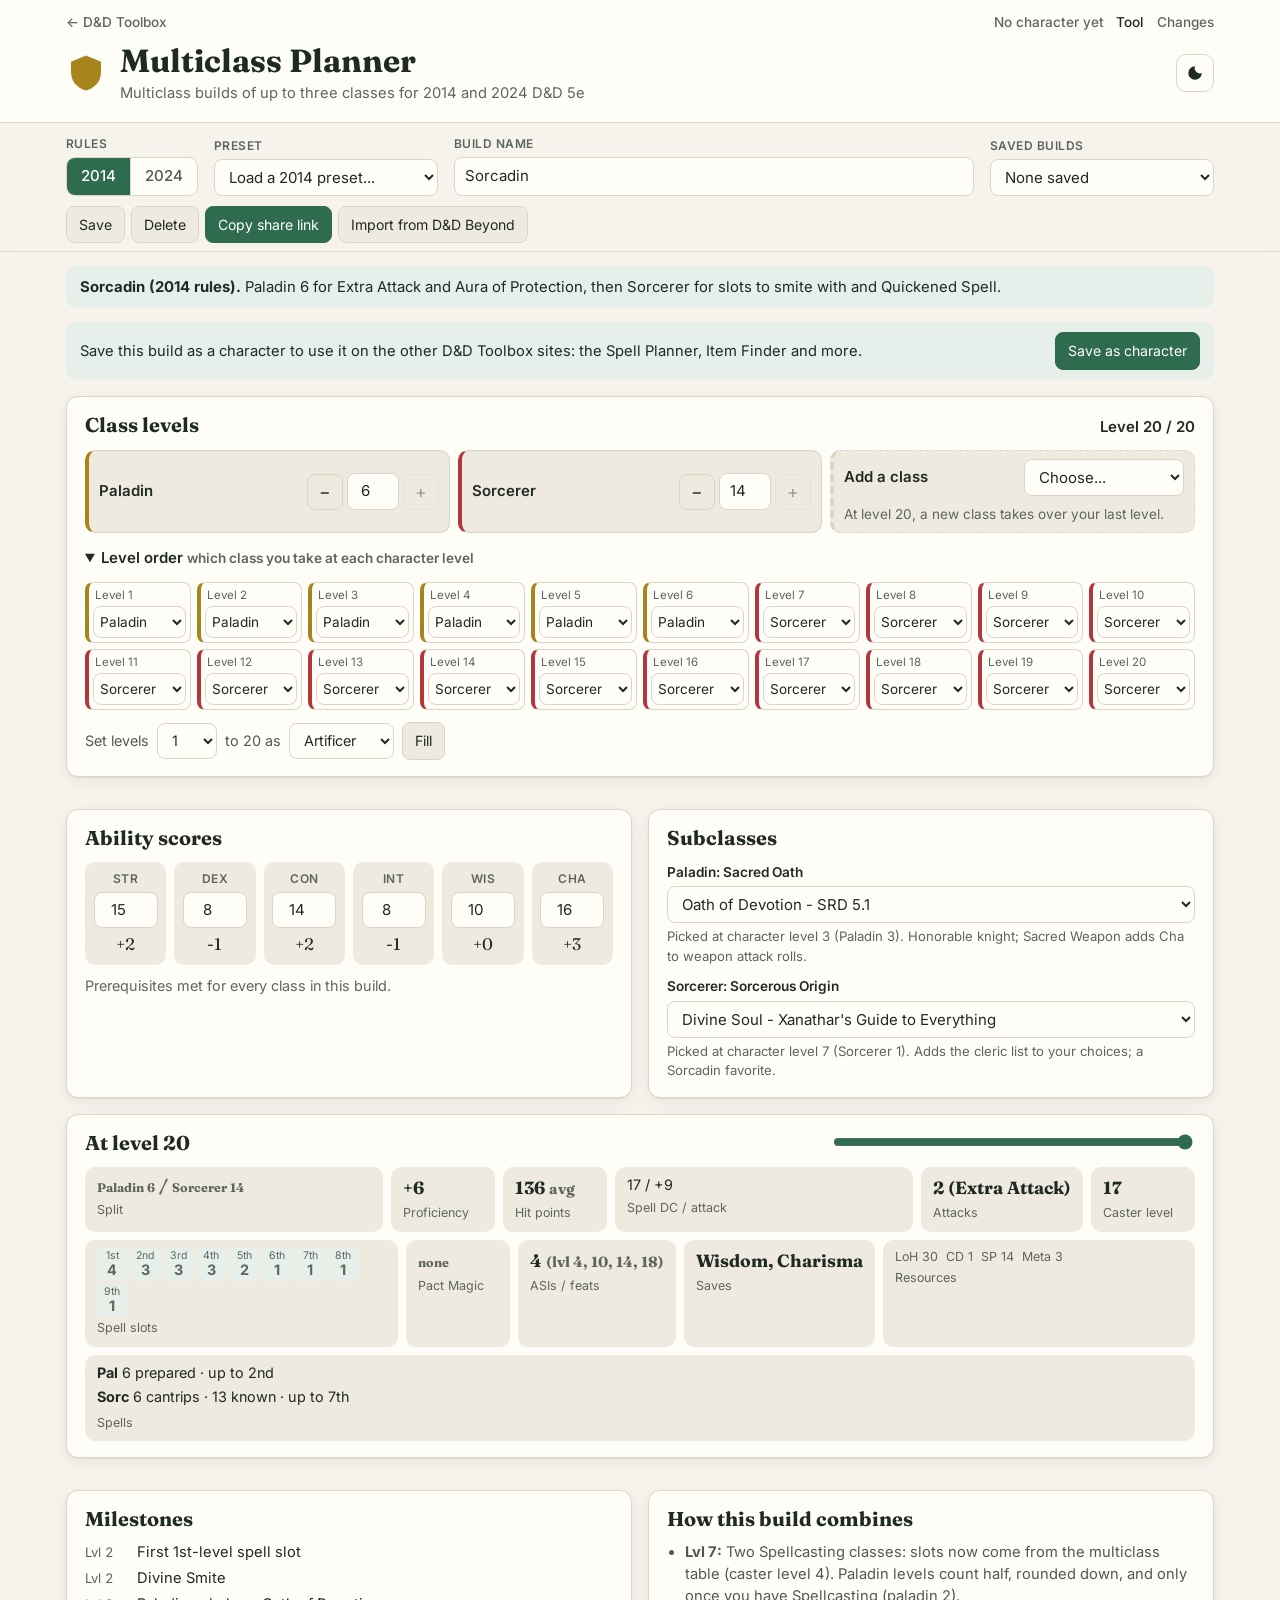
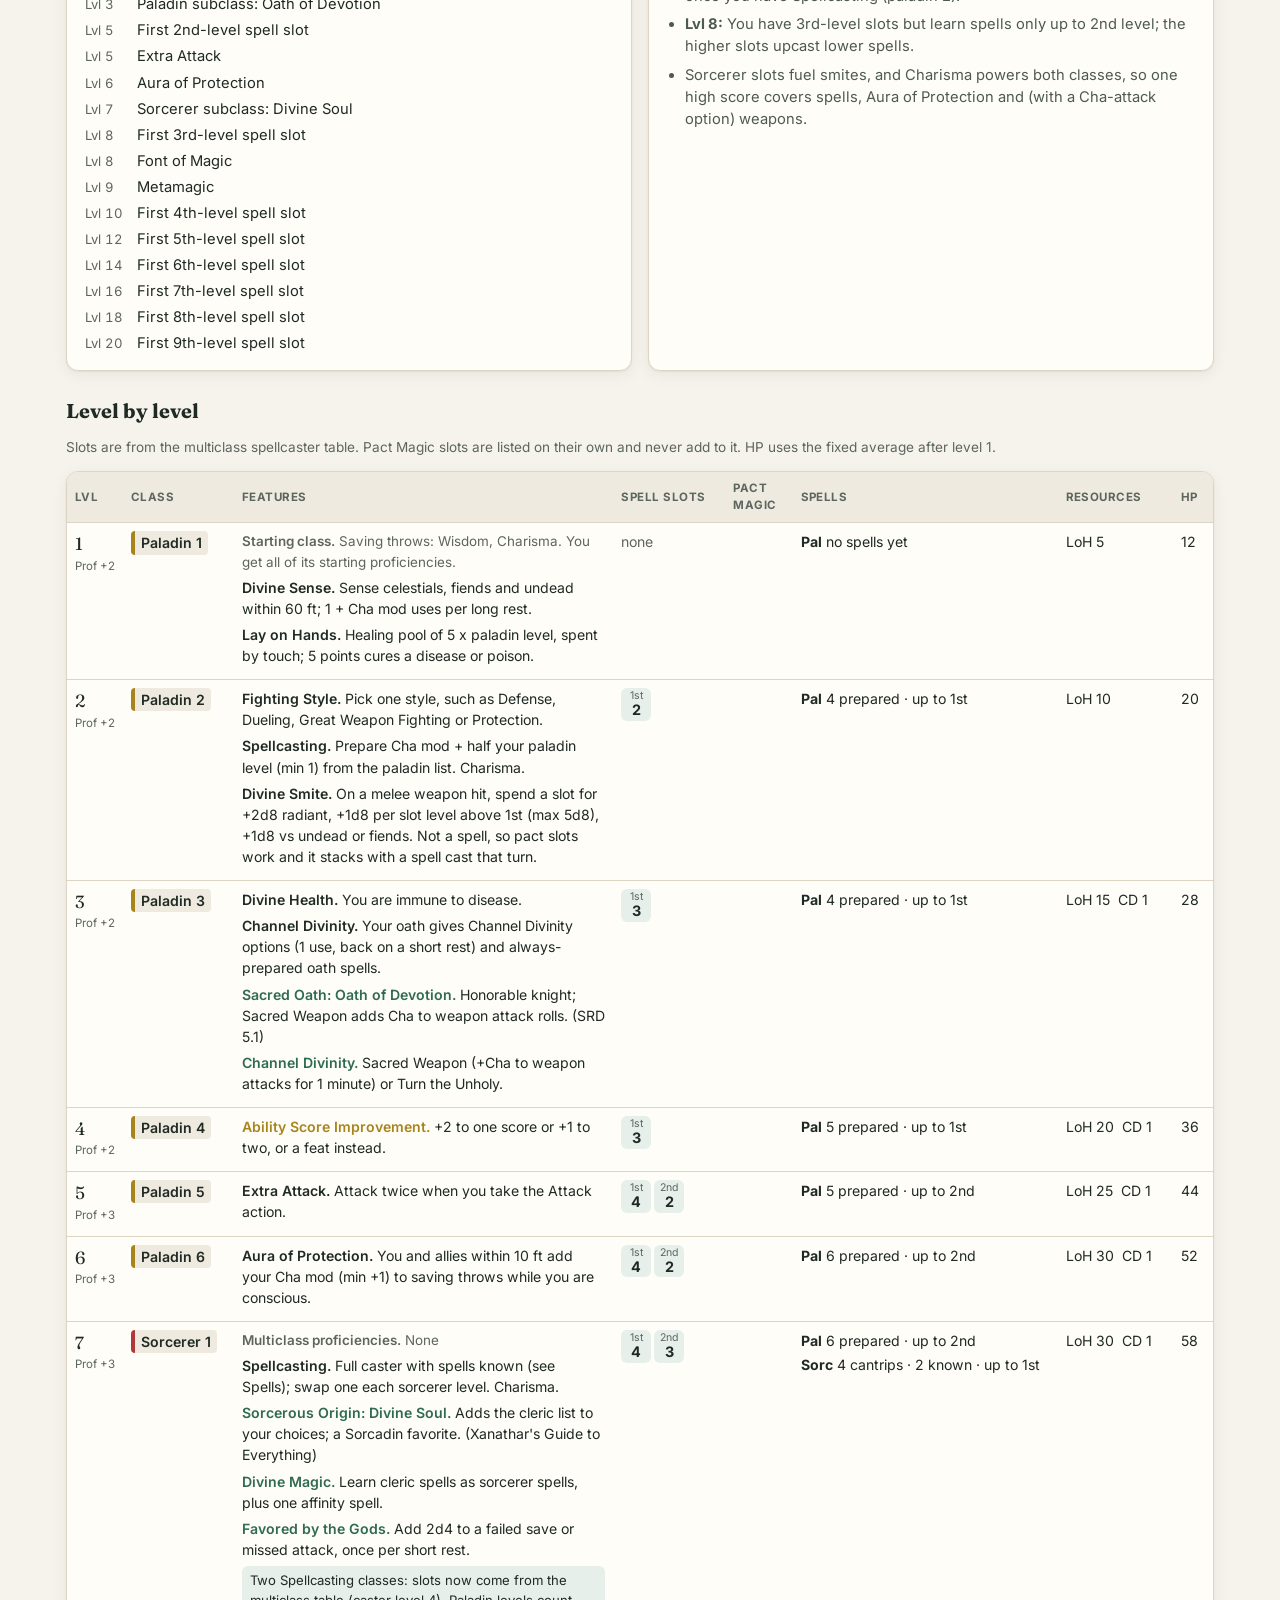
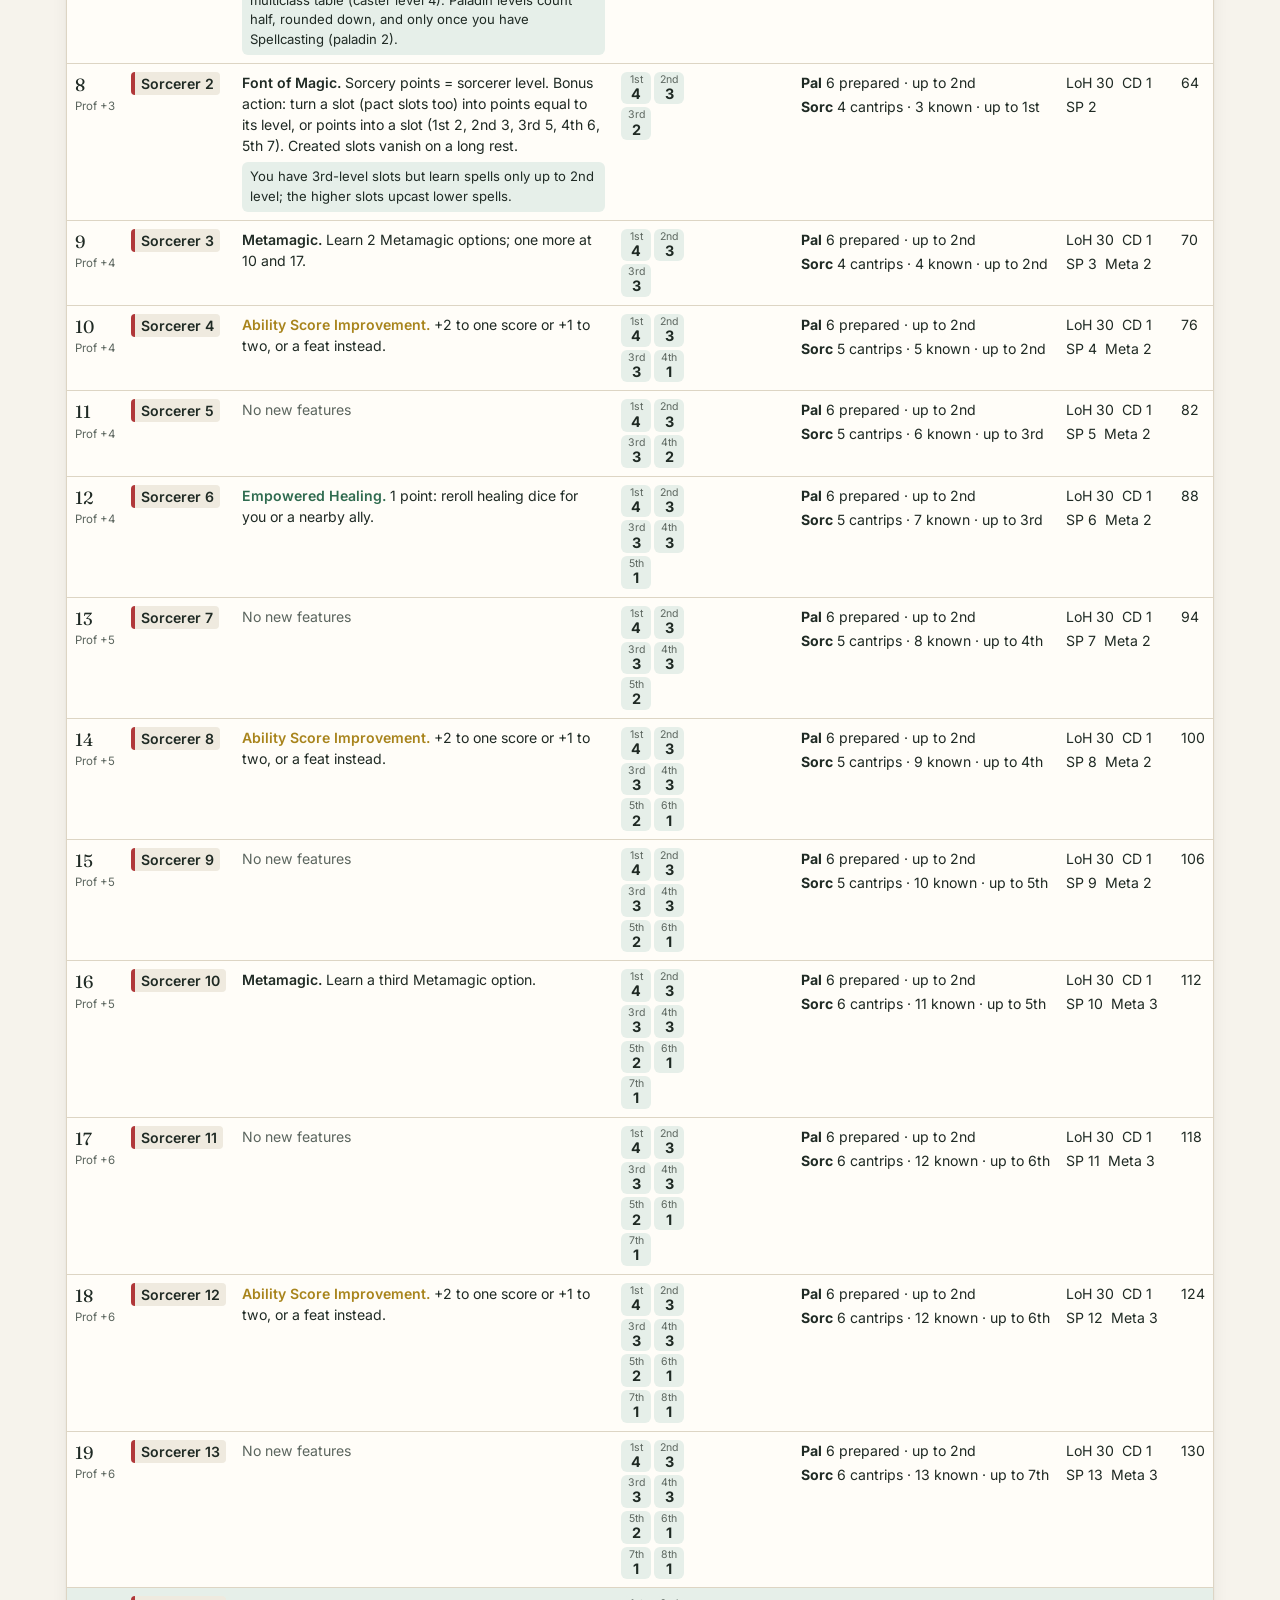
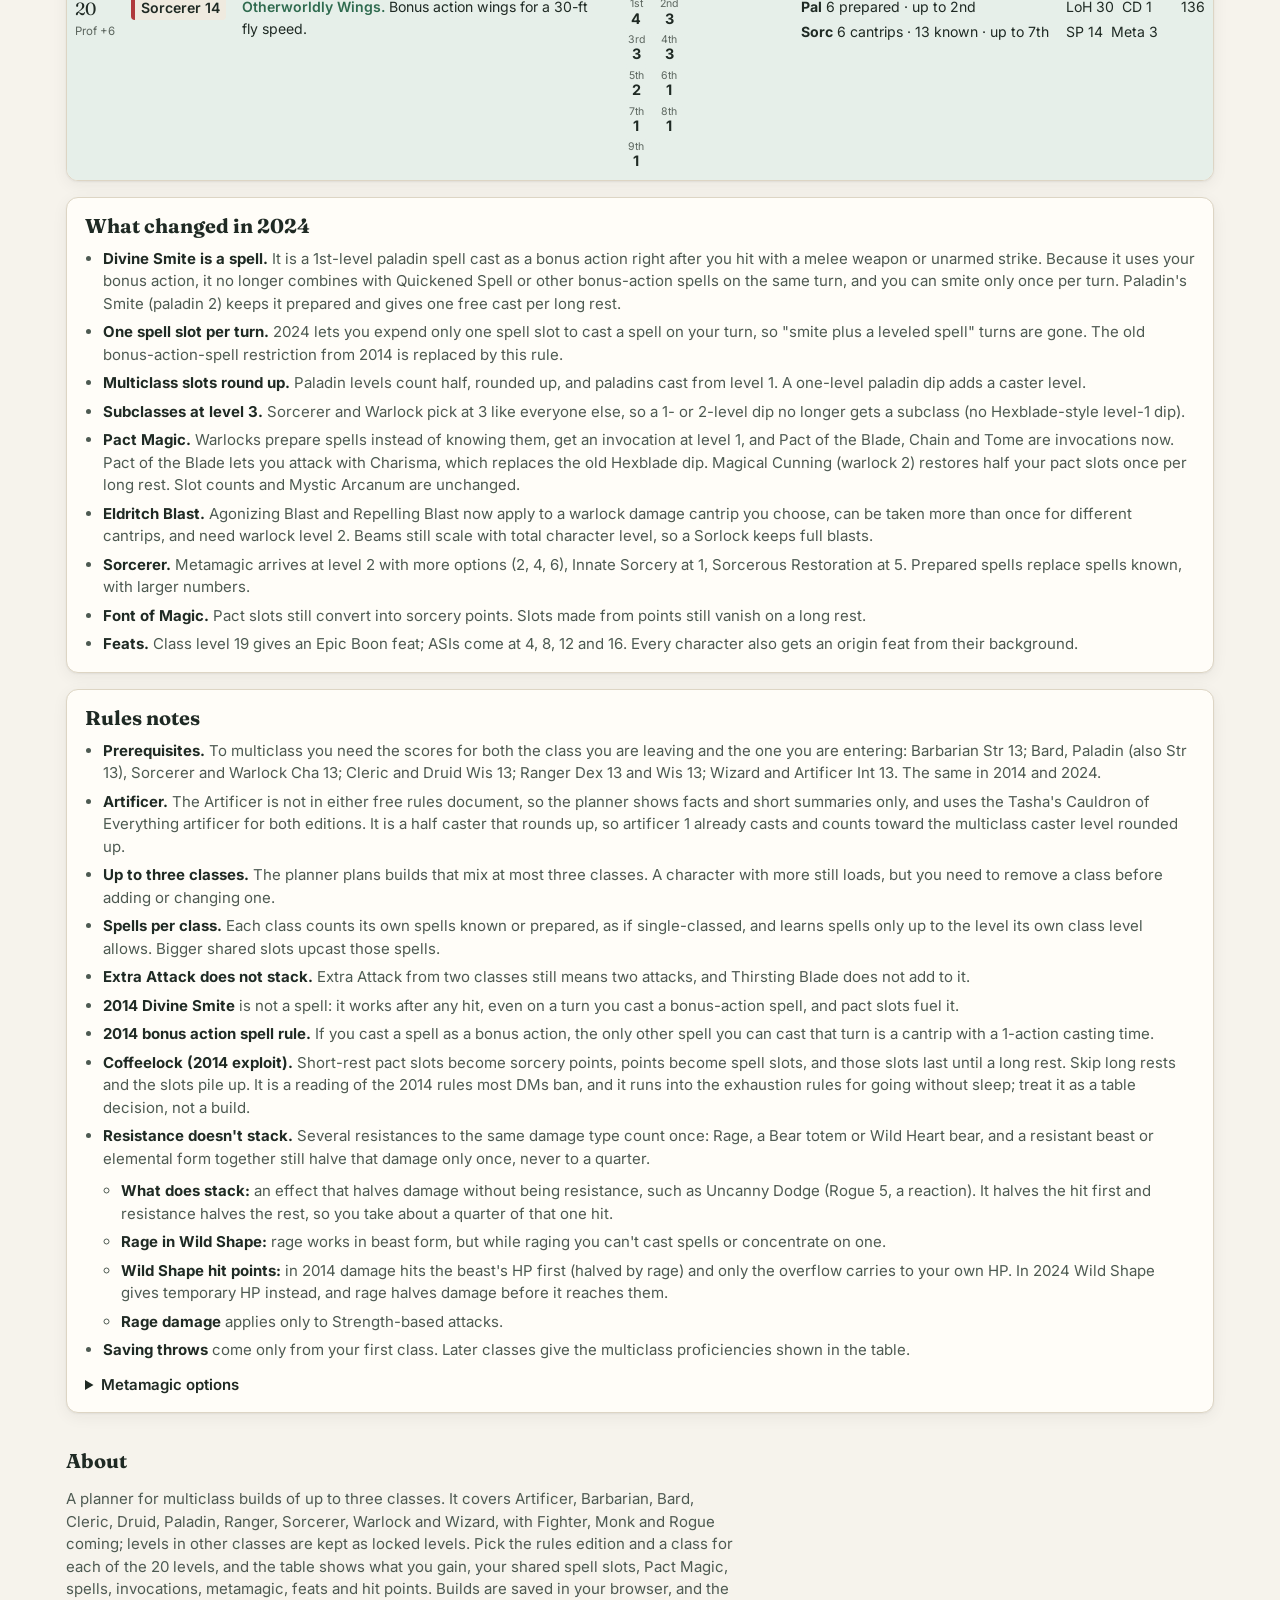
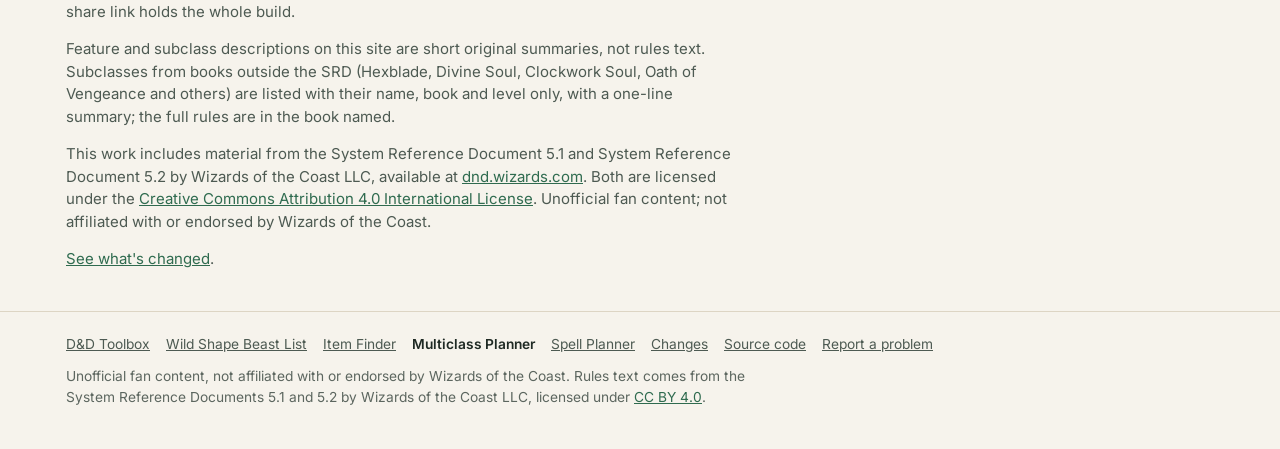
==== site/index.html @ 38f6b807 "Stage 2 of more classes: Bard, Cleric, Wizard, Ranger and Artificer (2014/2024), subclass Extra Atta" ====
<!doctype html>
<html lang="en">
<head>
<meta charset="utf-8">
<meta name="viewport" content="width=device-width, initial-scale=1">
<title>Multiclass Planner</title>
<meta name="description" content="Plan D&amp;D 5e multiclass builds of up to three classes (every class except Fighter, Monk and Rogue so far) for 2014 and 2024 rules: per-level features, multiclass spell slots, Pact Magic, spells, invocations, metamagic and presets like Sorcadin, Hexadin and Sorlock.">
<meta name="theme-color" content="#f6f3ec" media="(prefers-color-scheme: light)">
<meta name="theme-color" content="#12171a" media="(prefers-color-scheme: dark)">
<link rel="canonical" href="https://wernercd.github.io/dnd-multiclass-planner/">
<meta property="og:type" content="website">
<meta property="og:site_name" content="D&amp;D Toolbox">
<meta property="og:title" content="Multiclass Planner">
<meta property="og:description" content="Plan D&amp;D 5e multiclass builds of up to three classes (every class except Fighter, Monk and Rogue so far) for 2014 and 2024 rules: per-level features, multiclass spell slots, Pact Magic, spells, invocations, metamagic and presets like Sorcadin, Hexadin and Sorlock.">
<meta property="og:url" content="https://wernercd.github.io/dnd-multiclass-planner/">
<meta name="twitter:card" content="summary">
<link rel="icon" href="data:image/svg+xml,%3Csvg xmlns='http://www.w3.org/2000/svg' viewBox='0 0 32 32'%3E%3Cpath d='M16 2l12 5v8c0 8-5 13-12 15C9 28 4 23 4 15V7z' fill='%23c9a227'/%3E%3C/svg%3E">
<link rel="preconnect" href="https://fonts.googleapis.com">
<link rel="preconnect" href="https://fonts.gstatic.com" crossorigin>
<link href="https://fonts.googleapis.com/css2?family=Fraunces:opsz,wght@9..144,500;9..144,700&family=Inter:wght@400;500;600&display=swap" rel="stylesheet">
<script>try{var t=localStorage.getItem('dnd.theme');if(t==='dark'||t==='light')document.documentElement.dataset.theme=t;}catch(e){}</script>
<link rel="stylesheet" href="styles.css?v=dev">
</head>
<body>
<header class="site-header">
  <div class="wrap hub-bar">
    <a href="https://wernercd.github.io/dnd/">&larr; D&amp;D Toolbox</a>
    <span class="char-pick" id="charPick"></span>
    <nav class="hub-nav" aria-label="Site">
      <a href="./" aria-current="page">Tool</a>
      <a href="changes.html">Changes</a>
    </nav>
  </div>
  <div class="wrap header-inner">
    <div class="brand">
      <svg class="logo" viewBox="0 0 32 32" aria-hidden="true"><path d="M16 2l12 5v8c0 8-5 13-12 15C9 28 4 23 4 15V7z"/></svg>
      <div>
        <h1>Multiclass Planner</h1>
        <p class="tagline">Multiclass builds of up to three classes for 2014 and 2024 D&amp;D 5e</p>
      </div>
    </div>
    <button id="themeBtn" class="icon-btn" type="button" aria-label="Toggle dark mode" title="Toggle dark mode">
      <svg viewBox="0 0 24 24" aria-hidden="true"><path d="M12 3a9 9 0 1 0 9 9 7 7 0 0 1-9-9z"/></svg>
    </button>
  </div>
</header>

<section class="controls" aria-label="Build controls">
  <div class="wrap controls-grid">
    <div class="ctl">
      <span class="ctl-label">Rules</span>
      <div class="seg" role="radiogroup" aria-label="Rules edition">
        <button type="button" role="radio" data-ed="2014">2014</button>
        <button type="button" role="radio" data-ed="2024">2024</button>
      </div>
    </div>
    <div class="ctl">
      <label class="ctl-label" for="preset">Preset</label>
      <select id="preset"><option value="">Load a preset...</option></select>
    </div>
    <div class="ctl ctl-grow">
      <label class="ctl-label" for="bName">Build name</label>
      <input type="text" id="bName" maxlength="60" placeholder="My build">
    </div>
    <div class="ctl">
      <label class="ctl-label" for="saved">Saved builds</label>
      <select id="saved"><option value="">None saved</option></select>
    </div>
    <div class="ctl ctl-btns">
      <button type="button" class="btn" id="saveBtn">Save</button>
      <button type="button" class="btn" id="delBtn" title="Delete the selected saved build">Delete</button>
      <button type="button" class="btn btn-accent" id="shareBtn">Copy share link</button>
      <button type="button" class="btn" id="ddbBtn">Import from D&amp;D Beyond</button>
    </div>
  </div>
  <p class="wrap toast" id="toast" role="status" aria-live="polite"></p>
</section>

<main class="wrap">
  <p class="preset-blurb" id="presetBlurb" hidden></p>
  <div class="char-bar" id="charBar" aria-live="polite"></div>
  <div class="import-note" id="importNote" hidden>
    <button type="button" class="icon-btn close" id="importClose" aria-label="Dismiss import notes"><svg viewBox="0 0 24 24" aria-hidden="true"><path d="M6 6l12 12M18 6L6 18"/></svg></button>
    <div id="importBody"></div>
  </div>

  <section class="card" aria-labelledby="lvH">
    <div class="card-head">
      <h2 id="lvH">Class levels</h2>
      <p class="split" id="split"></p>
    </div>
    <div class="cls-steps" id="clsSteps"></div>
    <details class="order" id="orderBox" open>
      <summary>Level order <span class="muted small">which class you take at each character level</span></summary>
      <div class="levels" id="levels"></div>
      <div class="fill">
        <label for="fillFrom">Set levels</label>
        <select id="fillFrom" aria-label="From level"></select>
        <span id="fillTo">to 20 as</span>
        <select id="fillCls" aria-label="Class"></select>
        <button type="button" class="btn" id="fillBtn">Fill</button>
      </div>
    </details>
  </section>

  <div class="grid2">
    <section class="card" aria-labelledby="abH">
      <h2 id="abH">Ability scores</h2>
      <div class="abil" id="abil"></div>
      <div id="warn" class="warn-list"></div>
    </section>

    <section class="card" aria-labelledby="subH">
      <h2 id="subH">Subclasses</h2>
      <div id="subs" class="subs"></div>
    </section>
  </div>

  <section class="card" aria-labelledby="sumH">
    <div class="card-head">
      <h2 id="sumH">At level <output id="showOut">20</output></h2>
      <input type="range" id="show" min="1" max="20" value="20" aria-label="Show the build at character level">
    </div>
    <div class="stats" id="stats"></div>
  </section>

  <div class="grid2">
    <section class="card" aria-labelledby="msH">
      <h2 id="msH">Milestones</h2>
      <ol class="ms" id="milestones"></ol>
    </section>
    <section class="card" aria-labelledby="cbH">
      <h2 id="cbH">How this build combines</h2>
      <ul class="cb" id="combine"></ul>
    </section>
  </div>

  <section class="table-sec" aria-labelledby="tblH">
    <h2 id="tblH">Level by level</h2>
    <p class="muted small">Slots are from the multiclass spellcaster table. Pact Magic slots are listed on their own and never add to it. HP uses the fixed average after level 1.</p>
    <div class="tbl-wrap">
      <table class="lvl-table" id="table">
        <thead><tr><th>Lvl</th><th>Class</th><th>Features</th><th>Spell slots</th><th>Pact Magic</th><th>Spells</th><th>Resources</th><th>HP</th></tr></thead>
        <tbody id="tbody"></tbody>
      </table>
    </div>
  </section>

  <section class="card notes" id="notes2024" aria-labelledby="n24H">
    <h2 id="n24H">What changed in 2024</h2>
    <ul>
      <li><b>Divine Smite is a spell.</b> It is a 1st-level paladin spell cast as a bonus action right after you hit with a melee weapon or unarmed strike. Because it uses your bonus action, it no longer combines with Quickened Spell or other bonus-action spells on the same turn, and you can smite only once per turn. Paladin's Smite (paladin 2) keeps it prepared and gives one free cast per long rest.</li>
      <li><b>One spell slot per turn.</b> 2024 lets you expend only one spell slot to cast a spell on your turn, so "smite plus a leveled spell" turns are gone. The old bonus-action-spell restriction from 2014 is replaced by this rule.</li>
      <li><b>Multiclass slots round up.</b> Paladin levels count half, rounded up, and paladins cast from level 1. A one-level paladin dip adds a caster level.</li>
      <li><b>Subclasses at level 3.</b> Sorcerer and Warlock pick at 3 like everyone else, so a 1- or 2-level dip no longer gets a subclass (no Hexblade-style level-1 dip).</li>
      <li><b>Pact Magic.</b> Warlocks prepare spells instead of knowing them, get an invocation at level 1, and Pact of the Blade, Chain and Tome are invocations now. Pact of the Blade lets you attack with Charisma, which replaces the old Hexblade dip. Magical Cunning (warlock 2) restores half your pact slots once per long rest. Slot counts and Mystic Arcanum are unchanged.</li>
      <li><b>Eldritch Blast.</b> Agonizing Blast and Repelling Blast now apply to a warlock damage cantrip you choose, can be taken more than once for different cantrips, and need warlock level 2. Beams still scale with total character level, so a Sorlock keeps full blasts.</li>
      <li><b>Sorcerer.</b> Metamagic arrives at level 2 with more options (2, 4, 6), Innate Sorcery at 1, Sorcerous Restoration at 5. Prepared spells replace spells known, with larger numbers.</li>
      <li><b>Font of Magic.</b> Pact slots still convert into sorcery points. Slots made from points still vanish on a long rest.</li>
      <li><b>Feats.</b> Class level 19 gives an Epic Boon feat; ASIs come at 4, 8, 12 and 16. Every character also gets an origin feat from their background.</li>
    </ul>
  </section>

  <section class="card notes" aria-labelledby="n14H">
    <h2 id="n14H">Rules notes</h2>
    <ul>
      <li><b>Prerequisites.</b> To multiclass you need the scores for both the class you are leaving and the one you are entering: Barbarian Str 13; Bard, Paladin (also Str 13), Sorcerer and Warlock Cha 13; Cleric and Druid Wis 13; Ranger Dex 13 and Wis 13; Wizard and Artificer Int 13. The same in 2014 and 2024.</li>
      <li><b>Artificer.</b> The Artificer is not in either free rules document, so the planner shows facts and short summaries only, and uses the Tasha's Cauldron of Everything artificer for both editions. It is a half caster that rounds up, so artificer 1 already casts and counts toward the multiclass caster level rounded up.</li>
      <li><b>Up to three classes.</b> The planner plans builds that mix at most three classes. A character with more still loads, but you need to remove a class before adding or changing one.</li>
      <li><b>Spells per class.</b> Each class counts its own spells known or prepared, as if single-classed, and learns spells only up to the level its own class level allows. Bigger shared slots upcast those spells.</li>
      <li><b>Extra Attack does not stack.</b> Extra Attack from two classes still means two attacks, and Thirsting Blade does not add to it.</li>
      <li><b>2014 Divine Smite</b> is not a spell: it works after any hit, even on a turn you cast a bonus-action spell, and pact slots fuel it.</li>
      <li><b>2014 bonus action spell rule.</b> If you cast a spell as a bonus action, the only other spell you can cast that turn is a cantrip with a 1-action casting time.</li>
      <li><b>Coffeelock (2014 exploit).</b> Short-rest pact slots become sorcery points, points become spell slots, and those slots last until a long rest. Skip long rests and the slots pile up. It is a reading of the 2014 rules most DMs ban, and it runs into the exhaustion rules for going without sleep; treat it as a table decision, not a build.</li>
      <li id="resist"><b>Resistance doesn't stack.</b> Several resistances to the same damage type count once: Rage, a Bear totem or Wild Heart bear, and a resistant beast or elemental form together still halve that damage only once, never to a quarter.
        <ul>
          <li><b>What does stack:</b> an effect that halves damage without being resistance, such as Uncanny Dodge (Rogue 5, a reaction). It halves the hit first and resistance halves the rest, so you take about a quarter of that one hit.</li>
          <li><b>Rage in Wild Shape:</b> rage works in beast form, but while raging you can't cast spells or concentrate on one.</li>
          <li><b>Wild Shape hit points:</b> in 2014 damage hits the beast's HP first (halved by rage) and only the overflow carries to your own HP. In 2024 Wild Shape gives temporary HP instead, and rage halves damage before it reaches them.</li>
          <li><b>Rage damage</b> applies only to Strength-based attacks.</li>
        </ul>
      </li>
      <li><b>Saving throws</b> come only from your first class. Later classes give the multiclass proficiencies shown in the table.</li>
    </ul>
    <details class="ref">
      <summary>Metamagic options</summary>
      <ul id="metaList"></ul>
    </details>
  </section>

  <section class="about" id="about">
    <h2>About</h2>
    <p>A planner for multiclass builds of up to three classes. It covers Artificer, Barbarian, Bard, Cleric, Druid, Paladin, Ranger, Sorcerer, Warlock and Wizard, with Fighter, Monk and Rogue coming; levels in other classes are kept as locked levels. Pick the rules edition and a class for each of the 20 levels, and the table shows what you gain, your shared spell slots, Pact Magic, spells, invocations, metamagic, feats and hit points. Builds are saved in your browser, and the share link holds the whole build.</p>
    <p>Feature and subclass descriptions on this site are short original summaries, not rules text. Subclasses from books outside the SRD (Hexblade, Divine Soul, Clockwork Soul, Oath of Vengeance and others) are listed with their name, book and level only, with a one-line summary; the full rules are in the book named.</p>
    <p>This work includes material from the System Reference Document 5.1 and System Reference Document 5.2 by Wizards of the Coast LLC, available at <a href="https://dnd.wizards.com/resources/systems-reference-document" rel="noopener">dnd.wizards.com</a>. Both are licensed under the <a href="https://creativecommons.org/licenses/by/4.0/legalcode" rel="noopener">Creative Commons Attribution 4.0 International License</a>. Unofficial fan content; not affiliated with or endorsed by Wizards of the Coast.</p>
    <p><a href="changes.html">See what's changed</a>.</p>
  </section>

</main>

<dialog id="ddbDlg" aria-labelledby="ddbH">
  <form method="dialog" class="dlg">
    <h2 id="ddbH">Import from D&amp;D Beyond</h2>
    <p class="muted small">D&amp;D Beyond does not let other sites read characters directly, so this takes three quick steps. Everything is read in your browser; nothing is sent anywhere.</p>
    <ol class="steps">
      <li>
        <label for="ddbLink">Paste your character's link (or its number). It needs to be public, or you signed in to D&amp;D Beyond in this browser.</label>
        <input type="text" id="ddbLink" placeholder="https://www.dndbeyond.com/characters/12345678" autocomplete="off">
      </li>
      <li>Open <a id="ddbOpen" href="#" target="_blank" rel="noopener noreferrer" aria-disabled="true">the character data</a> in a new tab, select everything (Ctrl+A, or Cmd+A on a Mac) and copy it.</li>
      <li>
        <label for="ddbJson">Paste it here.</label>
        <textarea id="ddbJson" rows="5" spellcheck="false" placeholder='{"id":...,"success":true,"data":{...}}'></textarea>
      </li>
    </ol>
    <p class="notice" id="ddbErr" hidden></p>
    <div class="dlg-btns">
      <button type="button" class="btn btn-accent" id="ddbGo">Import</button>
      <button type="submit" class="btn" value="cancel">Cancel</button>
    </div>
    <p class="muted small">Imports class levels (classes the planner doesn't cover yet become locked levels), subclasses, ability scores and the character's name, replacing the current plan. Save the current plan first if you want to keep it.</p>
  </form>
</dialog>

<footer class="site-footer">
  <div class="wrap">
    <ul class="foot-links">
      <li><a href="https://wernercd.github.io/dnd/">D&amp;D Toolbox</a></li>
      <li><a href="https://wernercd.github.io/dnd-druid-wildshapes/">Wild Shape Beast List</a></li>
      <li><a href="https://wernercd.github.io/dnd-items/">Item Finder</a></li>
      <li><a href="https://wernercd.github.io/dnd-multiclass-planner/" aria-current="page">Multiclass Planner</a></li>
      <li><a href="https://wernercd.github.io/dnd-magic/">Spell Planner</a></li>
      <li><a href="changes.html">Changes</a></li>
      <li><a href="https://github.com/WernerCD/dnd-multiclass-planner" rel="noopener">Source code</a></li>
      <li><a href="https://github.com/WernerCD/dnd-multiclass-planner/issues" rel="noopener">Report a problem</a></li>
    </ul>
    <p>Unofficial fan content, not affiliated with or endorsed by Wizards of the Coast. Rules text comes from the System Reference Documents 5.1 and 5.2 by Wizards of the Coast LLC, licensed under <a href="https://creativecommons.org/licenses/by/4.0/legalcode" rel="noopener">CC BY 4.0</a>.</p>
  </div>
</footer>

<script src="data-classes.js?v=dev"></script>
<script src="data-casters.js?v=dev"></script>
<script src="data.js?v=dev"></script>
<script src="engine.js?v=dev"></script>
<script src="ddb.js?v=dev"></script>
<script src="character.js?v=dev"></script>
<script src="app.js?v=dev"></script>
<script src="theme.js?v=dev"></script>
<script src="version.js?v=dev"></script>
</body>
</html>
---- site/styles.css ----
:root {
  --src-s: 58%; --src-l: 40%; --src-bg: 94%;
  --bg: #f6f3ec;
  --surface: #fffdf8;
  --surface-2: #efeadf;
  --ink: #1f2a24;
  --ink-2: #4d5a52;
  --muted: #5c665f;
  --line: #ddd5c4;
  --accent: #2f6b4f;
  --accent-ink: #ffffff;
  --gold: #a8841c;
  --warn: #9a4b1c;
  --warn-bg: #f7e6d8;
  --chip: #e6efe9;
  --shadow: 0 1px 2px rgba(31, 42, 36, .06), 0 4px 16px rgba(31, 42, 36, .06);
  --radius: 12px;
  color-scheme: light;
}
@media (prefers-color-scheme: dark) {
  :root:not([data-theme="light"]) {
    --bg: #12171a;
    --surface: #1a2125;
    --surface-2: #222b30;
    --ink: #e8ece6;
    --ink-2: #b9c3bc;
    --muted: #8d9a93;
    --line: #2f3a3f;
    --accent: #6fbf95;
    --accent-ink: #0d1a13;
    --gold: #d9b84a;
    --warn: #f0a878;
    --warn-bg: #3a2a20;
    --chip: #233229;
    --shadow: 0 1px 2px rgba(0, 0, 0, .3), 0 4px 16px rgba(0, 0, 0, .25);
    color-scheme: dark;
  }
}
:root[data-theme="dark"] {
  --bg: #12171a;
  --surface: #1a2125;
  --surface-2: #222b30;
  --ink: #e8ece6;
  --ink-2: #b9c3bc;
  --muted: #8d9a93;
  --line: #2f3a3f;
  --accent: #6fbf95;
  --accent-ink: #0d1a13;
  --gold: #d9b84a;
  --warn: #f0a878;
  --warn-bg: #3a2a20;
  --chip: #233229;
  --shadow: 0 1px 2px rgba(0, 0, 0, .3), 0 4px 16px rgba(0, 0, 0, .25);
  color-scheme: dark;
}
/* planner-only tokens (class colours, soft panels) */
:root {
  --muted: #5c665f; /* darker than the shared light value, for 4.5:1 on the soft panels (dark mode keeps the shared value) */
  --soft-bg: #e6efe9;
  --pal: #a8841c; --pal-bg: #f5ecd2;
  --lock: #6a3fa0; --lock-bg: #ebe2f6;
  --sorc: #b0383a; --sorc-bg: #f6dfdf;
  --barb: #a4501f; --dru: #3d7a35;
  --bard: #9c2f7a; --clr: #76680a; --wiz: #2b55a8; --rgr: #2b6b5a; --art: #7a5230;
}
@media (prefers-color-scheme: dark) {
  :root:not([data-theme="light"]) {
    --soft-bg: #233229;
    --pal: #d9b84a; --pal-bg: #332b15;
    --lock: #b592e6; --lock-bg: #2b2140;
    --sorc: #ef8a8a; --sorc-bg: #3a1f22;
    --barb: #f0a06a; --dru: #8fcf7f;
    --bard: #f08bd0; --clr: #e3d36a; --wiz: #8fb2ff; --rgr: #7fd1b9; --art: #d9a875;
  }
}
:root[data-theme="dark"] {
  --soft-bg: #233229;
  --pal: #d9b84a; --pal-bg: #332b15;
  --lock: #b592e6; --lock-bg: #2b2140;
  --sorc: #ef8a8a; --sorc-bg: #3a1f22;
  --barb: #f0a06a; --dru: #8fcf7f;
  --bard: #f08bd0; --clr: #e3d36a; --wiz: #8fb2ff; --rgr: #7fd1b9; --art: #d9a875;
}

* { box-sizing: border-box; }
[hidden] { display: none !important; }
html { -webkit-text-size-adjust: 100%; }
body { margin: 0; background: var(--bg); color: var(--ink); font: 15px/1.5 Inter, system-ui, -apple-system, "Segoe UI", sans-serif; }
a { color: var(--accent); }
h1, h2, h3 { font-family: Fraunces, Georgia, serif; font-weight: 700; line-height: 1.2; margin: 0; }
h2 { font-size: 1.25rem; }
.wrap { max-width: 1180px; margin: 0 auto; padding: 0 16px; }
.muted { color: var(--muted); }
.small { font-size: .85rem; }

.icon-btn { background: none; border: 1px solid var(--line); color: var(--ink); width: 38px; height: 38px; border-radius: 10px; display: grid; place-items: center; cursor: pointer; flex: none; }
.icon-btn svg { width: 18px; height: 18px; fill: currentColor; }
.icon-btn:hover { background: var(--surface-2); }

/* controls */
.controls { position: sticky; top: 0; z-index: 5; background: color-mix(in srgb, var(--bg) 92%, transparent); backdrop-filter: blur(8px); border-bottom: 1px solid var(--line); padding: 12px 0 8px; }
.controls-grid { display: flex; flex-wrap: wrap; gap: 10px 16px; align-items: flex-end; }
.ctl { display: flex; flex-direction: column; gap: 4px; min-width: 0; }
.ctl-grow { flex: 1 1 160px; }
.ctl-btns { flex-direction: row; gap: 6px; flex-wrap: wrap; flex: 1 1 100%; } /* buttons always get their own row */
#preset, #saved { width: 14rem; max-width: 100%; text-overflow: ellipsis; } /* fixed: a long saved-build name must not reflow the bar */
.ctl-label { font-size: .75rem; font-weight: 600; letter-spacing: .04em; text-transform: uppercase; color: var(--muted); }
input[type=text], input[type=number], select {
  font: inherit; color: var(--ink); background: var(--surface); border: 1px solid var(--line); border-radius: 8px; padding: 7px 10px; min-height: 36px; max-width: 100%;
}
input:focus-visible, select:focus-visible, button:focus-visible, summary:focus-visible { outline: 2px solid var(--accent); outline-offset: 2px; }
.seg { display: inline-flex; border: 1px solid var(--line); border-radius: 9px; overflow: hidden; background: var(--surface); }
.seg button { font: inherit; font-weight: 500; border: 0; background: none; color: var(--ink-2); padding: 7px 14px; cursor: pointer; min-height: 36px; }
.seg button + button { border-left: 1px solid var(--line); }
.seg button[aria-checked="true"] { background: var(--accent); color: var(--accent-ink); }
.btn { font: inherit; font-size: .88rem; border: 1px solid var(--line); background: var(--surface-2); color: var(--ink); border-radius: 8px; padding: 7px 12px; min-height: 36px; cursor: pointer; }
.btn:hover { border-color: var(--accent); }
.btn-accent { background: var(--accent); color: var(--accent-ink); border-color: var(--accent); }
.toast { margin: 6px auto 0; min-height: 1.2em; font-size: .85rem; color: var(--accent); }
.toast:empty { display: none; }

/* cards */
main { padding-bottom: 40px; }
.card { margin: 16px 0; background: var(--surface); border: 1px solid var(--line); border-radius: var(--radius); box-shadow: var(--shadow); padding: 16px 18px; min-width: 0; }
.card-head { display: flex; flex-wrap: wrap; align-items: baseline; justify-content: space-between; gap: 6px 16px; }
.grid2 { display: grid; grid-template-columns: repeat(auto-fit, minmax(320px, 1fr)); gap: 0 16px; }
.grid2 > .card { margin: 16px 0 0; }
.preset-blurb { margin: 14px 0 0; padding: 10px 14px; border-radius: 10px; background: var(--soft-bg); color: var(--ink); font-size: .93rem; }
.preset-blurb.exploit { background: var(--warn-bg); }

/* import */
.char-bar { display: flex; flex-wrap: wrap; align-items: center; gap: 8px 12px; margin: 14px 0 0; padding: 10px 14px; border-radius: 10px; background: var(--soft-bg); font-size: .92rem; }
.char-bar:empty { display: none; }
.char-bar .char-txt { flex: 1 1 18rem; }
.char-bar .char-acts { display: flex; flex-wrap: wrap; gap: 6px; }
.char-bar a.btn { display: inline-flex; align-items: center; text-decoration: none; }
.import-note { position: relative; margin: 14px 0 0; padding: 10px 44px 10px 14px; border-radius: 10px; background: var(--soft-bg); font-size: .92rem; }
.import-note p { margin: 0; }
.import-note ul { margin: 6px 0 0; padding-left: 18px; color: var(--ink-2); }
.import-note .close { position: absolute; top: 6px; right: 6px; width: 32px; height: 32px; }
.import-note .close svg, #ddbDlg .close svg { fill: none; stroke: currentColor; stroke-width: 2; stroke-linecap: round; }
dialog { border: 0; padding: 0; border-radius: 16px; background: var(--surface); color: var(--ink); width: min(620px, calc(100vw - 24px)); max-height: calc(100vh - 32px); box-shadow: 0 20px 60px rgba(0,0,0,.35); }
dialog::backdrop { background: rgba(10, 14, 12, .55); }
.dlg { padding: 18px 20px; margin: 0; }
.steps { padding-left: 20px; display: grid; gap: 12px; margin: 12px 0; }
.steps label { display: block; margin-bottom: 4px; }
.steps input, .steps textarea { width: 100%; font: inherit; color: var(--ink); background: var(--bg); border: 1px solid var(--line); border-radius: 8px; padding: 7px 10px; }
.steps textarea { font: .8rem/1.4 ui-monospace, Consolas, monospace; resize: vertical; }
#ddbOpen[aria-disabled="true"] { color: var(--muted); pointer-events: none; text-decoration: none; }
.dlg-btns { display: flex; gap: 8px; flex-wrap: wrap; }

/* abilities */
.abil { display: grid; grid-template-columns: repeat(6, minmax(0, 1fr)); gap: 8px; margin-top: 12px; }
.ab { display: flex; flex-direction: column; align-items: center; gap: 4px; background: var(--surface-2); border-radius: 10px; padding: 8px 4px; }
.ab label { font-size: .75rem; font-weight: 600; text-transform: uppercase; letter-spacing: .04em; color: var(--muted); }
.ab input { width: 100%; max-width: 64px; text-align: center; padding: 6px 2px; }
.ab .m { font-family: Fraunces, Georgia, serif; font-size: 1.05rem; }
.ab.bad { background: var(--warn-bg); }
.ab.bad .m { color: var(--warn); }
.warn-list { margin-top: 10px; display: grid; gap: 6px; }
.notice { background: var(--warn-bg); color: var(--ink); border-radius: 8px; padding: 8px 12px; font-size: .9rem; }
.notice.soft { background: var(--soft-bg); }
.ok { color: var(--muted); font-size: .9rem; margin: 0; }

/* subclasses */
.subs { display: grid; gap: 10px; margin-top: 12px; }
.sub-row { display: grid; gap: 4px; }
.sub-row label { font-size: .85rem; font-weight: 600; }
.sub-row select { width: 100%; }
.sub-row .hint { font-size: .82rem; color: var(--muted); }

/* class level steppers */
.cls-steps { display: grid; grid-template-columns: repeat(auto-fit, minmax(170px, 1fr)); gap: 8px; margin-top: 12px; }
.step { display: flex; align-items: center; justify-content: space-between; gap: 8px; padding: 8px 10px; border: 1px solid var(--line); border-left-width: 4px; border-radius: 10px; background: var(--surface-2); }
.step.c-barbarian { border-left-color: var(--barb); } .step.c-druid { border-left-color: var(--dru); }
.step.c-paladin { border-left-color: var(--pal); } .step.c-warlock { border-left-color: var(--lock); } .step.c-sorcerer { border-left-color: var(--sorc); }
.step.zero label { color: var(--muted); }
.step label { font-weight: 600; }
.step-ctl { display: flex; align-items: center; gap: 4px; }
.step-ctl .btn { width: 36px; padding: 0; font-size: 1.1rem; line-height: 1; }
.step-ctl .btn:disabled { opacity: .4; cursor: default; }
.step-ctl input { width: 52px; text-align: center; padding: 6px 2px; }
.order { margin-top: 14px; }
.order > summary { cursor: pointer; font-weight: 600; }

/* levels */
.split { margin: 0; font-weight: 600; }
.levels { display: grid; grid-template-columns: repeat(10, minmax(0, 1fr)); gap: 6px; margin-top: 12px; }
.lv { display: flex; flex-direction: column; gap: 2px; border-radius: 8px; padding: 4px; border: 1px solid var(--line); border-left-width: 4px; background: var(--surface); }
.lv span { font-size: .72rem; color: var(--muted); padding-left: 2px; }
.lv select { padding: 4px 2px; min-height: 32px; font-size: .85rem; width: 100%; }
.lv.c-paladin, .tag.c-paladin { border-left-color: var(--pal); }
.lv.c-warlock, .tag.c-warlock { border-left-color: var(--lock); }
.lv.c-sorcerer, .tag.c-sorcerer { border-left-color: var(--sorc); }
.lv.c-barbarian, .tag.c-barbarian { border-left-color: var(--barb); }
.lv.c-druid, .tag.c-druid { border-left-color: var(--dru); }
.step.c-bard, .lv.c-bard, .tag.c-bard { border-left-color: var(--bard); } .split .c-bard { color: var(--bard); }
.step.c-cleric, .lv.c-cleric, .tag.c-cleric { border-left-color: var(--clr); } .split .c-cleric { color: var(--clr); }
.step.c-wizard, .lv.c-wizard, .tag.c-wizard { border-left-color: var(--wiz); } .split .c-wizard { color: var(--wiz); }
.step.c-ranger, .lv.c-ranger, .tag.c-ranger { border-left-color: var(--rgr); } .split .c-ranger { color: var(--rgr); }
.step.c-artificer, .lv.c-artificer, .tag.c-artificer { border-left-color: var(--art); } .split .c-artificer { color: var(--art); }
.step.add-cls { flex-wrap: wrap; border-style: dashed; }
.step.add-cls select { min-width: 10rem; }
.step.add-cls .hint { flex-basis: 100%; margin: 0; }
.dc-part { display: inline-block; margin-right: 10px; white-space: nowrap; }
.lv.future { opacity: .6; }
.lv.locked { border-left-color: var(--muted); border-style: dashed; border-left-style: solid; background: var(--surface-2); }
.lv.locked b { font-size: .85rem; font-weight: 600; padding: 6px 2px; min-height: 32px; }
.step.locked { border-left-color: var(--muted); border-style: dashed; border-left-style: solid; }
.step .step-name { font-weight: 600; }
.step .lock-n { font-weight: 600; padding: 0 8px; }
.step .lock-n small { font-weight: 400; color: var(--muted); }
.step-ctl .btn[data-rmother] { width: auto; padding: 0 10px; font-size: .85rem; }
.tag.c-other { border-left-color: var(--muted); }
.split .c-other { color: var(--ink-2); }
.feat.locked { color: var(--ink-2); }
.fill { display: flex; flex-wrap: wrap; align-items: center; gap: 8px; margin-top: 12px; font-size: .9rem; color: var(--ink-2); }
.split .c-barbarian { color: var(--barb); } .split .c-druid { color: var(--dru); }
.split .c-paladin { color: var(--pal); } .split .c-warlock { color: var(--lock); } .split .c-sorcerer { color: var(--sorc); }

/* summary */
#show { flex: 1 1 200px; max-width: 360px; accent-color: var(--accent); }
.stats { display: flex; flex-wrap: wrap; gap: 8px; margin-top: 12px; }
.stat { background: var(--surface-2); border-radius: 10px; padding: 8px 12px; min-width: 104px; }
.stat .v { font-size: 1.1rem; font-family: Fraunces, Georgia, serif; font-weight: 700; }
.stat.wide .v { font: 400 .9rem/1.45 Inter, system-ui, sans-serif; }
.stat.wide .v .split-v { font: 700 1.1rem Fraunces, Georgia, serif; }
.stat span { font-size: .78rem; color: var(--muted); }
.stat.wide { flex: 1 1 260px; }

/* slots */
.slots { display: flex; flex-wrap: wrap; gap: 3px; }
.sl { display: inline-flex; flex-direction: column; align-items: center; min-width: 30px; padding: 2px 4px; border-radius: 6px; background: var(--soft-bg); line-height: 1.15; }
.sl i { font-style: normal; font-size: .66rem; color: var(--muted); }
.sl b { font-size: .9rem; }
.sl.pact { background: var(--lock-bg); }
.none { color: var(--muted); }

/* milestones and notes */
.ms { list-style: none; padding: 0; margin: 10px 0 0; display: grid; gap: 4px; }
.ms li { display: flex; gap: 10px; font-size: .92rem; }
.ms .lvn { flex: none; min-width: 42px; font-variant-numeric: tabular-nums; color: var(--muted); font-size: .82rem; padding-top: 2px; }
.ms li.future { opacity: .5; }
.cb { margin: 10px 0 0; padding-left: 18px; display: grid; gap: 6px; color: var(--ink-2); font-size: .92rem; }
.notes ul { margin: 10px 0 0; padding-left: 18px; color: var(--ink-2); display: grid; gap: 6px; }
.notes b { color: var(--ink); }
.ref { margin-top: 12px; }
.ref summary { cursor: pointer; font-weight: 600; }

/* table */
.table-sec { margin: 28px 0 8px; }
.table-sec h2 { margin-bottom: 4px; }
.tbl-wrap { background: var(--surface); border: 1px solid var(--line); border-radius: var(--radius); box-shadow: var(--shadow); overflow: hidden; }
.lvl-table { width: 100%; border-collapse: collapse; font-size: .88rem; }
.lvl-table th { text-align: left; font-size: .72rem; text-transform: uppercase; letter-spacing: .04em; color: var(--muted); background: var(--surface-2); padding: 8px; position: sticky; top: 0; }
.lvl-table td { vertical-align: top; padding: 8px; border-top: 1px solid var(--line); }
.lvl-table tr.future td { opacity: .55; }
.lvl-table tr.cur td { background: var(--soft-bg); }
.lvl-table td.lvn { font-family: Fraunces, Georgia, serif; font-size: 1.1rem; white-space: nowrap; }
.lvl-table td.lvn small { display: block; font-family: Inter, system-ui, sans-serif; font-size: .72rem; color: var(--muted); }
.tag { display: inline-block; border-left: 4px solid var(--line); padding: 1px 6px; border-radius: 4px; background: var(--surface-2); font-weight: 600; white-space: nowrap; }
.feat { margin: 0 0 5px; }
.feat b { font-weight: 600; }
.feat.sub b { color: var(--accent); }
.feat.pick b, .feat.pick-missing b { color: var(--accent); }
.feat.pick-missing { background: var(--warn-bg); padding: 2px 6px; border-radius: 6px; }
.feat.asi b { color: var(--gold); }
.feat.info { color: var(--muted); font-size: .84rem; }
.feat .src { color: var(--muted); font-size: .78rem; }
.rnote { margin: 6px 0 0; padding: 5px 8px; border-radius: 6px; background: var(--soft-bg); font-size: .82rem; }
.sp { margin: 0 0 3px; white-space: nowrap; }
.res { display: flex; flex-wrap: wrap; gap: 3px 8px; }
.res span { white-space: nowrap; }
.mob { display: none; }

/* about */
.about { margin: 36px 0; }
.about p { max-width: 75ch; color: var(--ink-2); }

/* phones: level grid narrower, table rows become cards */
@media (max-width: 860px) {
  .levels { grid-template-columns: repeat(5, minmax(0, 1fr)); }
  .lvl-table thead { display: none; }
  .lvl-table, .lvl-table tbody, .lvl-table tr, .lvl-table td { display: block; width: 100%; }
  .tbl-wrap { background: none; border: 0; box-shadow: none; }
  .lvl-table tr { background: var(--surface); border: 1px solid var(--line); border-radius: var(--radius); margin-bottom: 10px; box-shadow: var(--shadow); overflow: hidden; }
  .lvl-table td { border-top: 0; padding: 4px 12px; }
  .lvl-table td:empty { display: none; }
  .lvl-table td.lvn { display: flex; align-items: baseline; gap: 10px; padding-top: 10px; }
  .lvl-table td.lvn small { display: inline; }
  .lvl-table td.c-cls { padding-top: 0; }
  .lvl-table td:last-child { padding-bottom: 10px; }
  .mob { display: block; font-size: .7rem; text-transform: uppercase; letter-spacing: .04em; color: var(--muted); margin-bottom: 2px; }
  .sp { white-space: normal; }
}
@media (max-width: 520px) {
  .abil { grid-template-columns: repeat(3, minmax(0, 1fr)); }
  .levels { grid-template-columns: repeat(4, minmax(0, 1fr)); }
  .grid2 { grid-template-columns: minmax(0, 1fr); }
  .controls { position: static; }
  .ctl { flex: 1 1 140px; }
  .ctl select, .ctl input, #preset, #saved { width: 100%; }
  .ctl-btns { flex: 1 1 100%; }
  .card { padding: 14px; }
}

/* print: a clean build sheet (summary, milestones, notes and the level table; no controls) */
@media print {
  /* planner class colours on paper; same selector as the shared print block so a dark system preference can't win */
  :root, :root:not([data-theme="light"]), :root[data-theme="dark"] {
    --soft-bg: #f1f1f1; --pal-bg: #f5ecd2; --lock-bg: #ebe2f6; --sorc-bg: #f6dfdf; --pal: #8a6a10; --lock: #5a3290; --sorc: #a02c2e; --barb: #8a3f14; --dru: #2f6a28; --bard: #8a2268; --clr: #5f5408; --wiz: #22468c; --rgr: #215747; --art: #634225;
  }
  select, input[type=number], input[type=text] { appearance: none; -webkit-appearance: none; border: 0 !important; background: none !important; padding: 0 !important; min-height: 0; color: var(--ink); }
  .controls, .preset-blurb, .char-bar, .import-note, .order, .fill, #show, .cls-steps .step-ctl .btn, #notes2024, .notes, .about, .site-footer .foot-links { display: none !important; }
  .grid2 { display: block; }
  .card, .tbl-wrap { box-shadow: none; }
  .cls-steps { grid-template-columns: repeat(3, 1fr); }
  .step-ctl input { border: 0; background: none; }
  .warn-list .notice { border: 1px solid #bbb; }
  /* always the compact table on paper (a page is narrower than the 860px card breakpoint) */
  .lvl-table { display: table !important; width: 100% !important; font-size: 8.5pt; }
  .lvl-table thead { display: table-header-group !important; }
  .lvl-table tbody { display: table-row-group !important; }
  .lvl-table tr { display: table-row !important; margin: 0; border: 0; border-radius: 0; box-shadow: none; }
  .lvl-table td, .lvl-table th { display: table-cell !important; width: auto !important; padding: 4px 5px !important; border-top: 1px solid #bbb; }
  .lvl-table td.lvn { display: table-cell !important; }
  .lvl-table td.lvn small { display: block; }
  .lvl-table .mob { display: none !important; }
  .tbl-wrap { border: 1px solid #bbb; box-shadow: none; background: #fff; }
  .sp { white-space: normal; }
  .feat.info, .rnote { font-size: 8pt; }
  .rnote { padding: 2px 4px; }
  .abil { grid-template-columns: repeat(6, minmax(0, 1fr)); }
  .lvl-table tr { break-inside: avoid; }
  .lvl-table th { position: static; }
  .lvl-table tr.future td { opacity: 1; }
  .lvl-table tr.cur td { background: none; }
}

/* === dnd-shared v1.7 (canonical copy: WernerCD/dnd shared/dnd-shared.css) === */
/* Paste this block unchanged at the END of each site's styles.css. Do not edit it per site;
   change it in the hub repo and re-copy it to every site. It relies on the shared tokens
   (--bg, --surface, --surface-2, --ink, --ink-2, --muted, --line, --accent, --gold, --radius). */
.site-header { background: var(--surface); border-bottom: 1px solid var(--line); }
.hub-bar { display: flex; align-items: center; justify-content: space-between; gap: 12px; padding-top: 10px; font-size: .85rem; }
.hub-bar a { color: var(--muted); font-weight: 500; text-decoration: none; border-radius: 6px; display: inline-flex; align-items: center; min-height: 24px; }
.hub-bar a:hover, .hub-bar a:focus-visible { color: var(--accent); text-decoration: underline; }
.hub-bar a[aria-current="page"] { color: var(--ink); }
.hub-nav { display: flex; gap: 14px; }
.char-pick { margin-left: auto; display: inline-flex; align-items: center; min-height: 24px; color: var(--muted); }
.char-pick label { display: inline-flex; align-items: center; gap: 6px; }
.char-pick select { font: inherit; font-size: .85rem; color: var(--ink); background: var(--surface-2); border: 1px solid var(--line); border-radius: 6px; padding: 2px 6px; min-height: 26px; max-width: 46vw; }
@media (max-width: 520px) { .char-pick .char-lbl { display: none; } }
.char-pick .char-share { font: inherit; font-size: .8rem; color: var(--ink-2); background: none; border: 1px solid var(--line); border-radius: 6px; padding: 2px 8px; min-height: 26px; margin-left: 6px; cursor: pointer; }
.char-pick .char-share:hover, .char-pick .char-share:focus-visible { color: var(--accent); border-color: var(--accent); }
.char-import { position: fixed; top: 12px; left: 50%; transform: translateX(-50%); z-index: 1000; width: min(520px, calc(100vw - 32px)); background: var(--surface); color: var(--ink); border: 1px solid var(--accent); border-radius: var(--radius); box-shadow: 0 6px 24px rgba(0, 0, 0, .25); padding: 12px 14px; font-size: .92rem; }
.char-import p { margin: 0 0 10px; }
.char-import .ci-acts { display: flex; flex-wrap: wrap; gap: 8px; }
.char-import button { font: inherit; font-size: .88rem; min-height: 32px; padding: 4px 12px; border-radius: 8px; border: 1px solid var(--line); background: var(--surface-2); color: var(--ink); cursor: pointer; }
.char-import .ci-yes { background: var(--accent); border-color: var(--accent); color: var(--accent-ink); }
.hub-bar + .header-inner { padding-top: 8px; }
.header-inner { display: flex; align-items: center; justify-content: space-between; gap: 12px; padding-top: 18px; padding-bottom: 18px; }
.brand { display: flex; align-items: center; gap: 14px; min-width: 0; }
.brand .logo { width: 40px; height: 40px; fill: var(--gold); flex: none; }
.brand h1 { font-size: clamp(1.4rem, 3.5vw, 2rem); }
.brand h1 a { color: inherit; text-decoration: none; }
.tagline { margin: 2px 0 0; color: var(--muted); font-size: .92rem; }

.site-footer { border-top: 1px solid var(--line); margin-top: 40px; padding: 20px 0 36px; color: var(--muted); font-size: .86rem; }
.site-footer .foot-links { display: flex; flex-wrap: wrap; gap: 6px 16px; margin: 0 0 10px; padding: 0; list-style: none; }
.site-footer .foot-links a { color: var(--ink-2); display: inline-flex; align-items: center; min-height: 24px; }
.site-footer .foot-links a[aria-current="page"] { color: var(--ink); font-weight: 600; text-decoration: none; }
.site-footer p { margin: 6px 0; max-width: 80ch; }

.changes { padding-bottom: 8px; }
.changes > * { max-width: 780px; }
.changes h2 { font-size: 1.6rem; margin: 28px 0 4px; }
.changes .intro { color: var(--ink-2); margin: 0 0 8px; }
.change-day { margin: 22px 0 0; }
.change-day h3 { font-family: Inter, system-ui, sans-serif; font-size: .8rem; font-weight: 600; letter-spacing: .06em; text-transform: uppercase; color: var(--muted); border-bottom: 1px solid var(--line); padding-bottom: 4px; margin: 0 0 8px; }
.change-day ul { margin: 0; padding-left: 18px; }
.change-day li { margin: 6px 0; color: var(--ink-2); line-height: 1.5; }
.change-day li b { color: var(--ink); }
@media (max-width: 480px) { .hub-nav { gap: 10px; } .tagline { font-size: .85rem; } }
/* print: paper-friendly, no chrome. Sites add their own rules to hide tool controls. */
@media print {
  :root, :root:not([data-theme="light"]), :root[data-theme="dark"] { --bg: #fff; --surface: #fff; --surface-2: #f3f3f3; --ink: #000; --ink-2: #222; --muted: #555; --line: #bbb; --shadow: none; --accent: #2f6b4f; --accent-ink: #ffffff; --gold: #a8841c; --warn: #9a4b1c; --warn-bg: #f7e6d8; --chip: #e6efe9; color-scheme: light; }
  body { background: #fff; }
  .hub-bar, .char-pick, .char-import, #themeBtn, .site-footer .foot-links, button, dialog::backdrop { display: none !important; }
  .site-header { border-bottom: 1px solid #000; }
  a { color: inherit; text-decoration: none; }
  .card, .change-day li, .statblock { break-inside: avoid; }
}
/* === end dnd-shared v1.7 === */
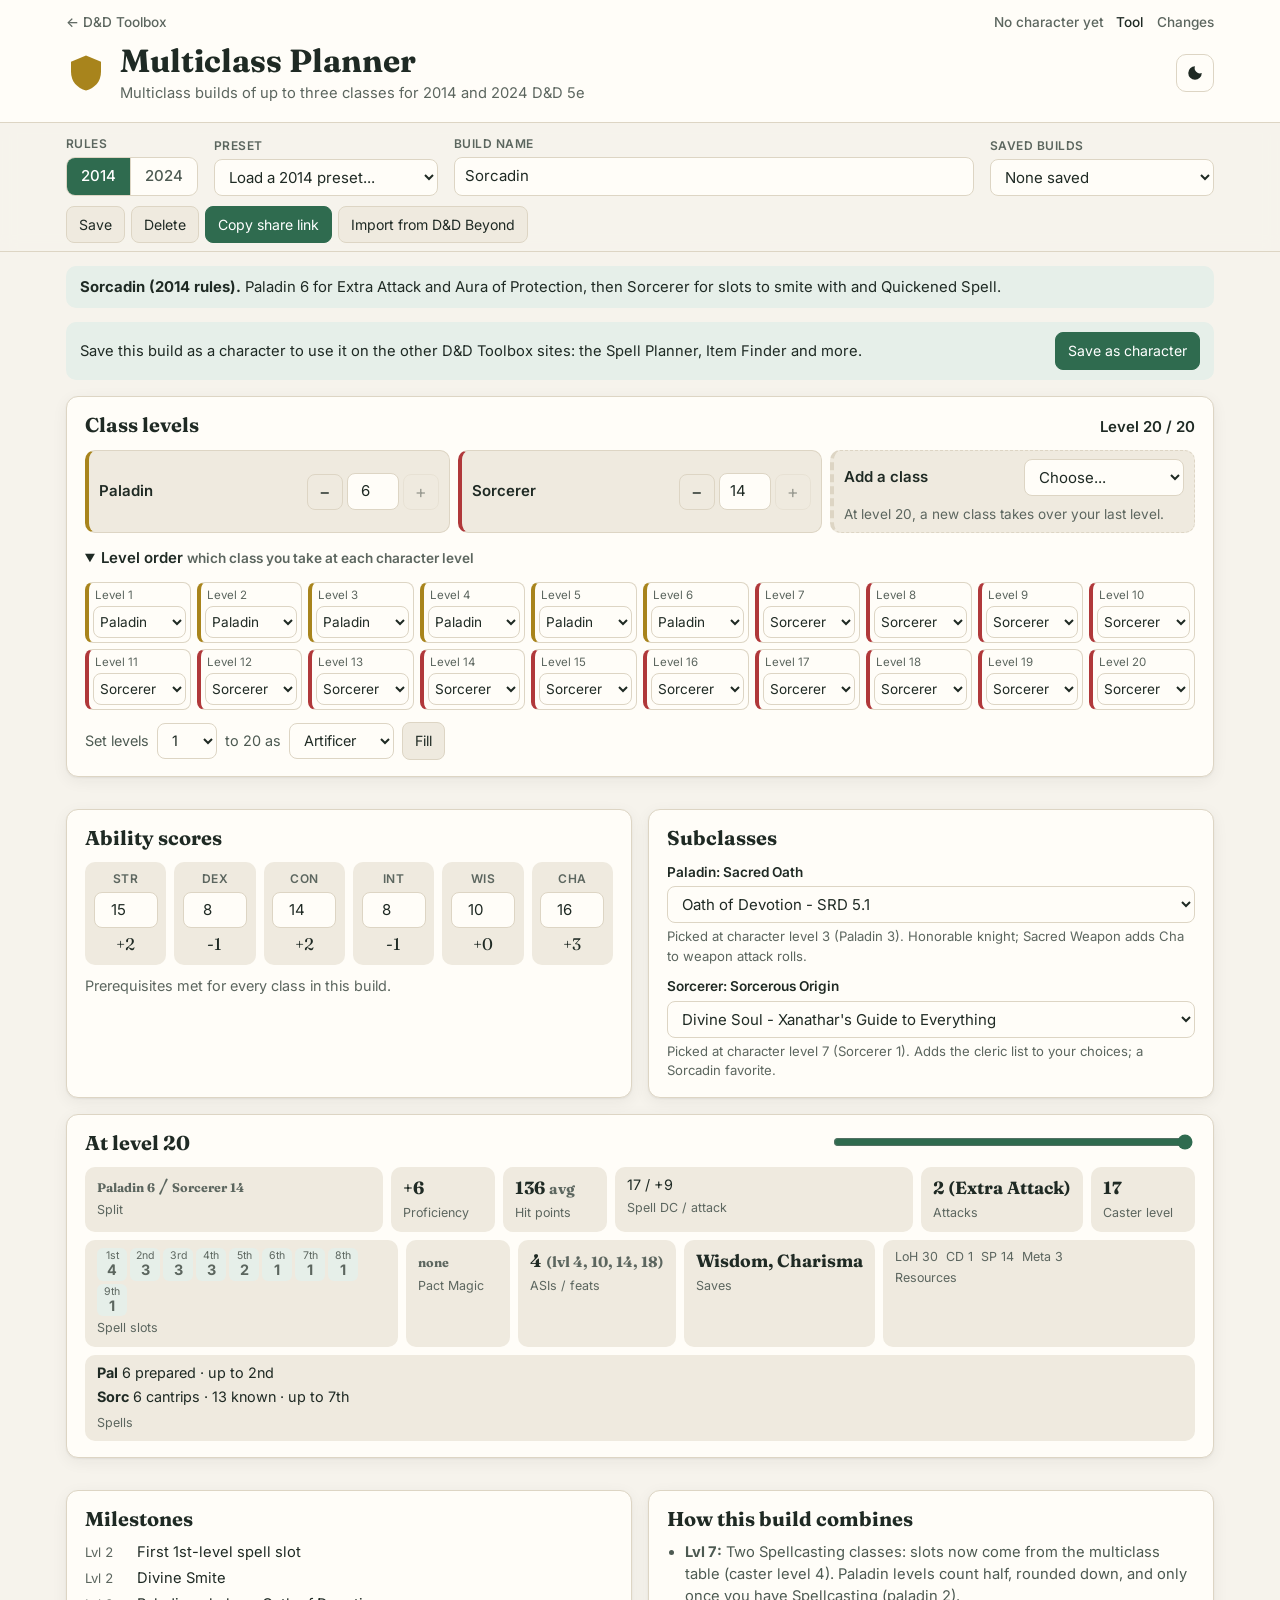
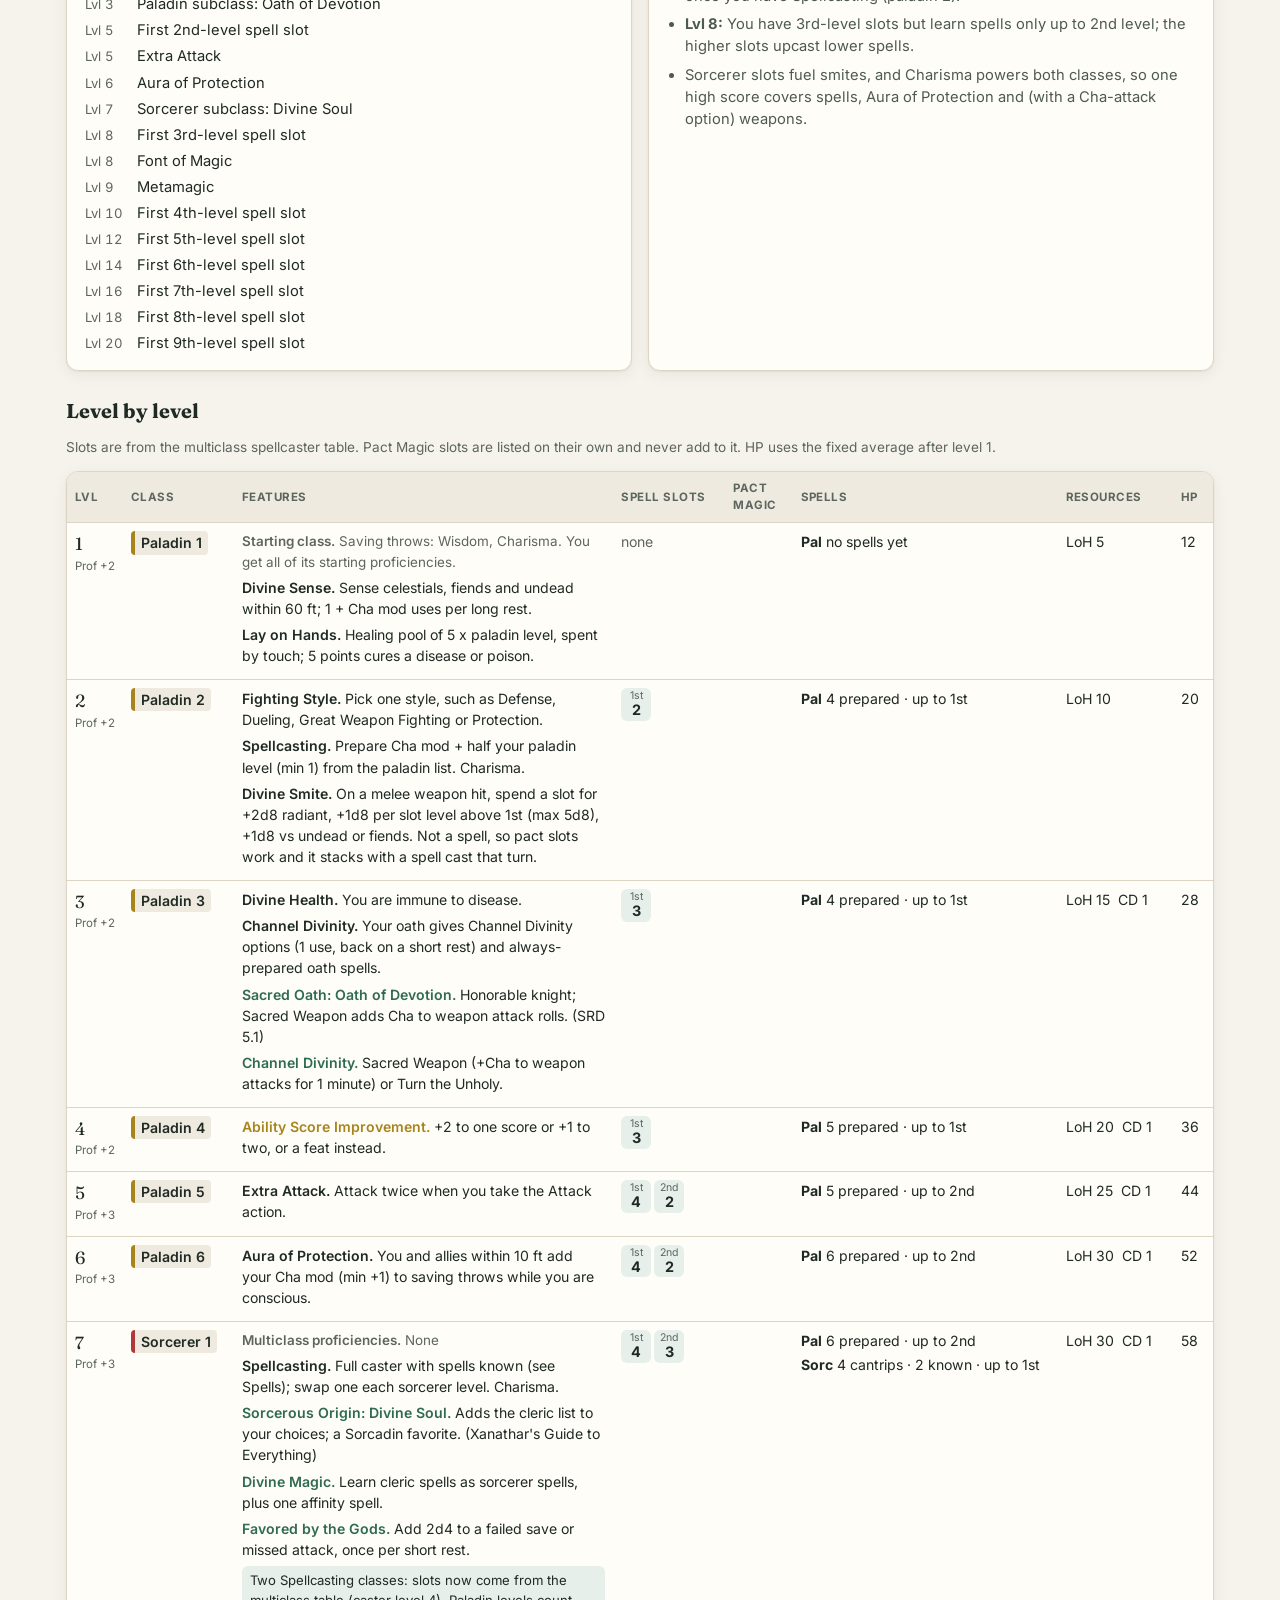
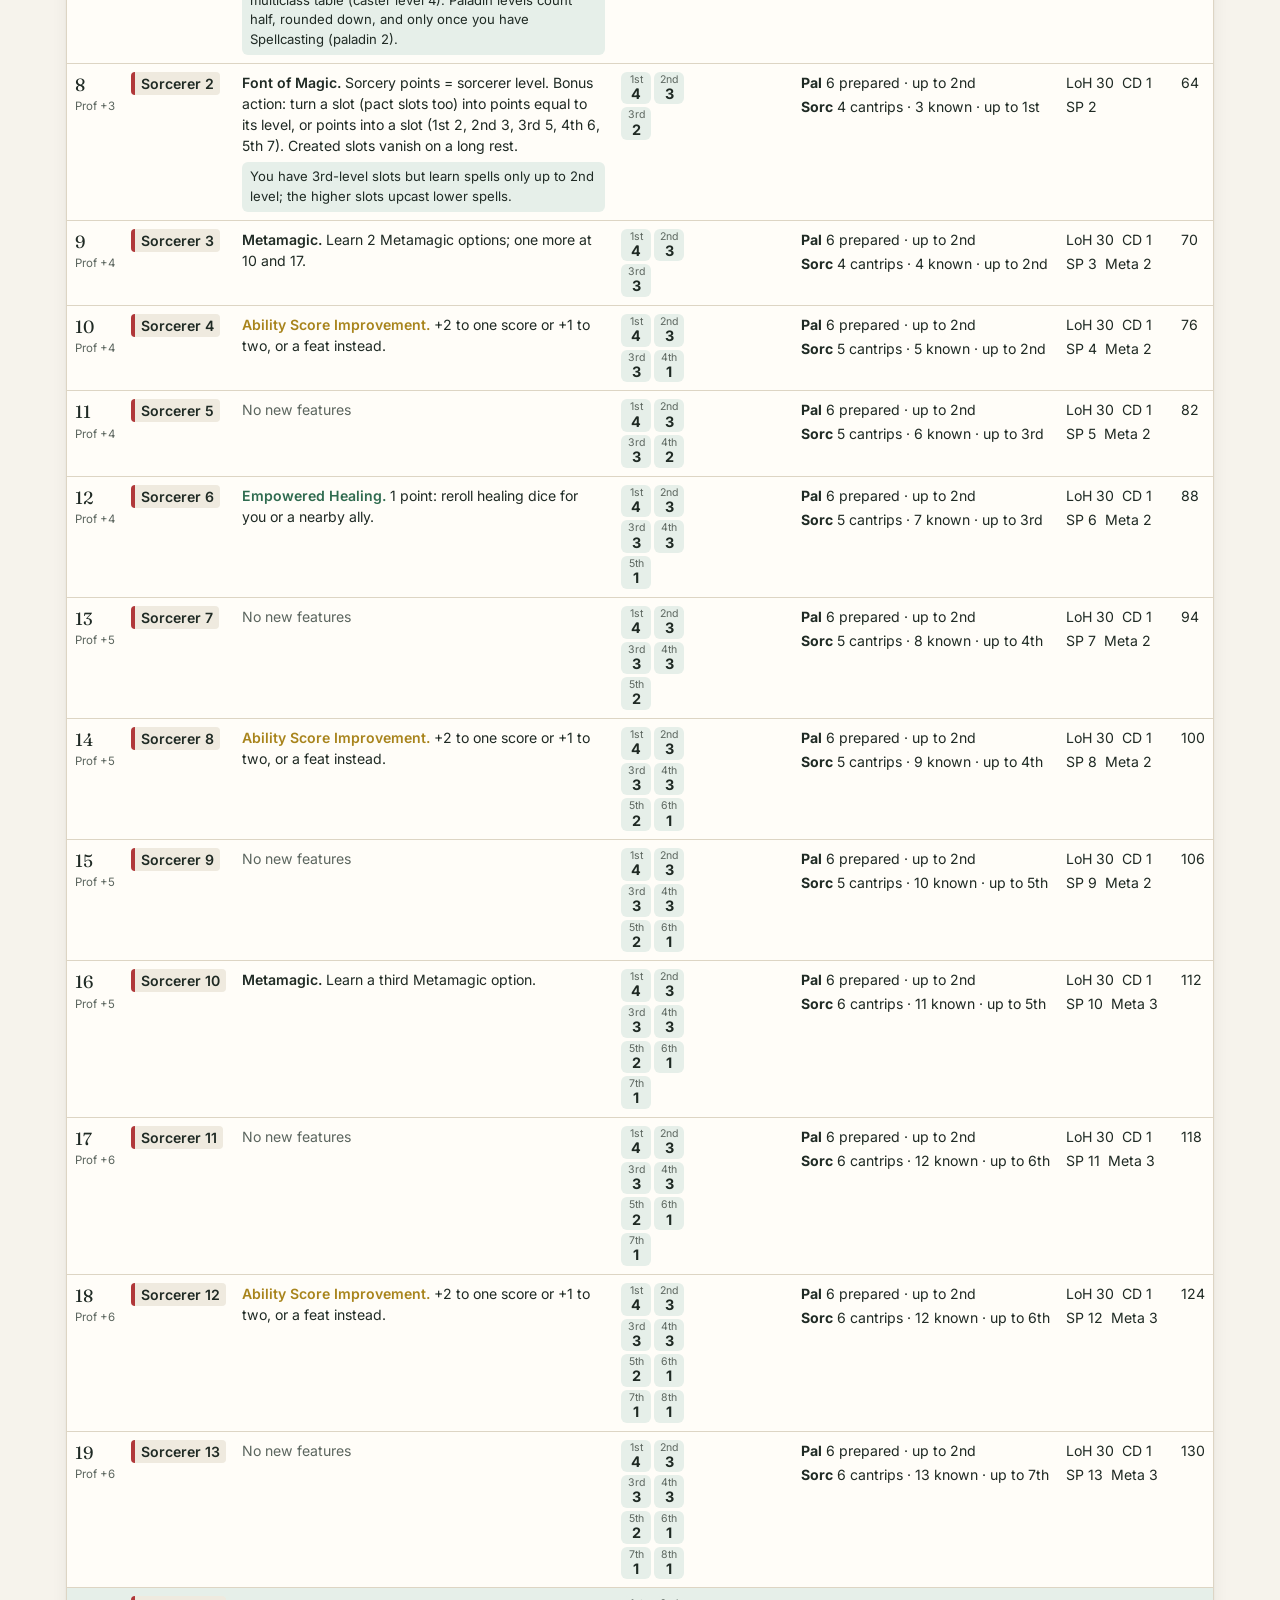
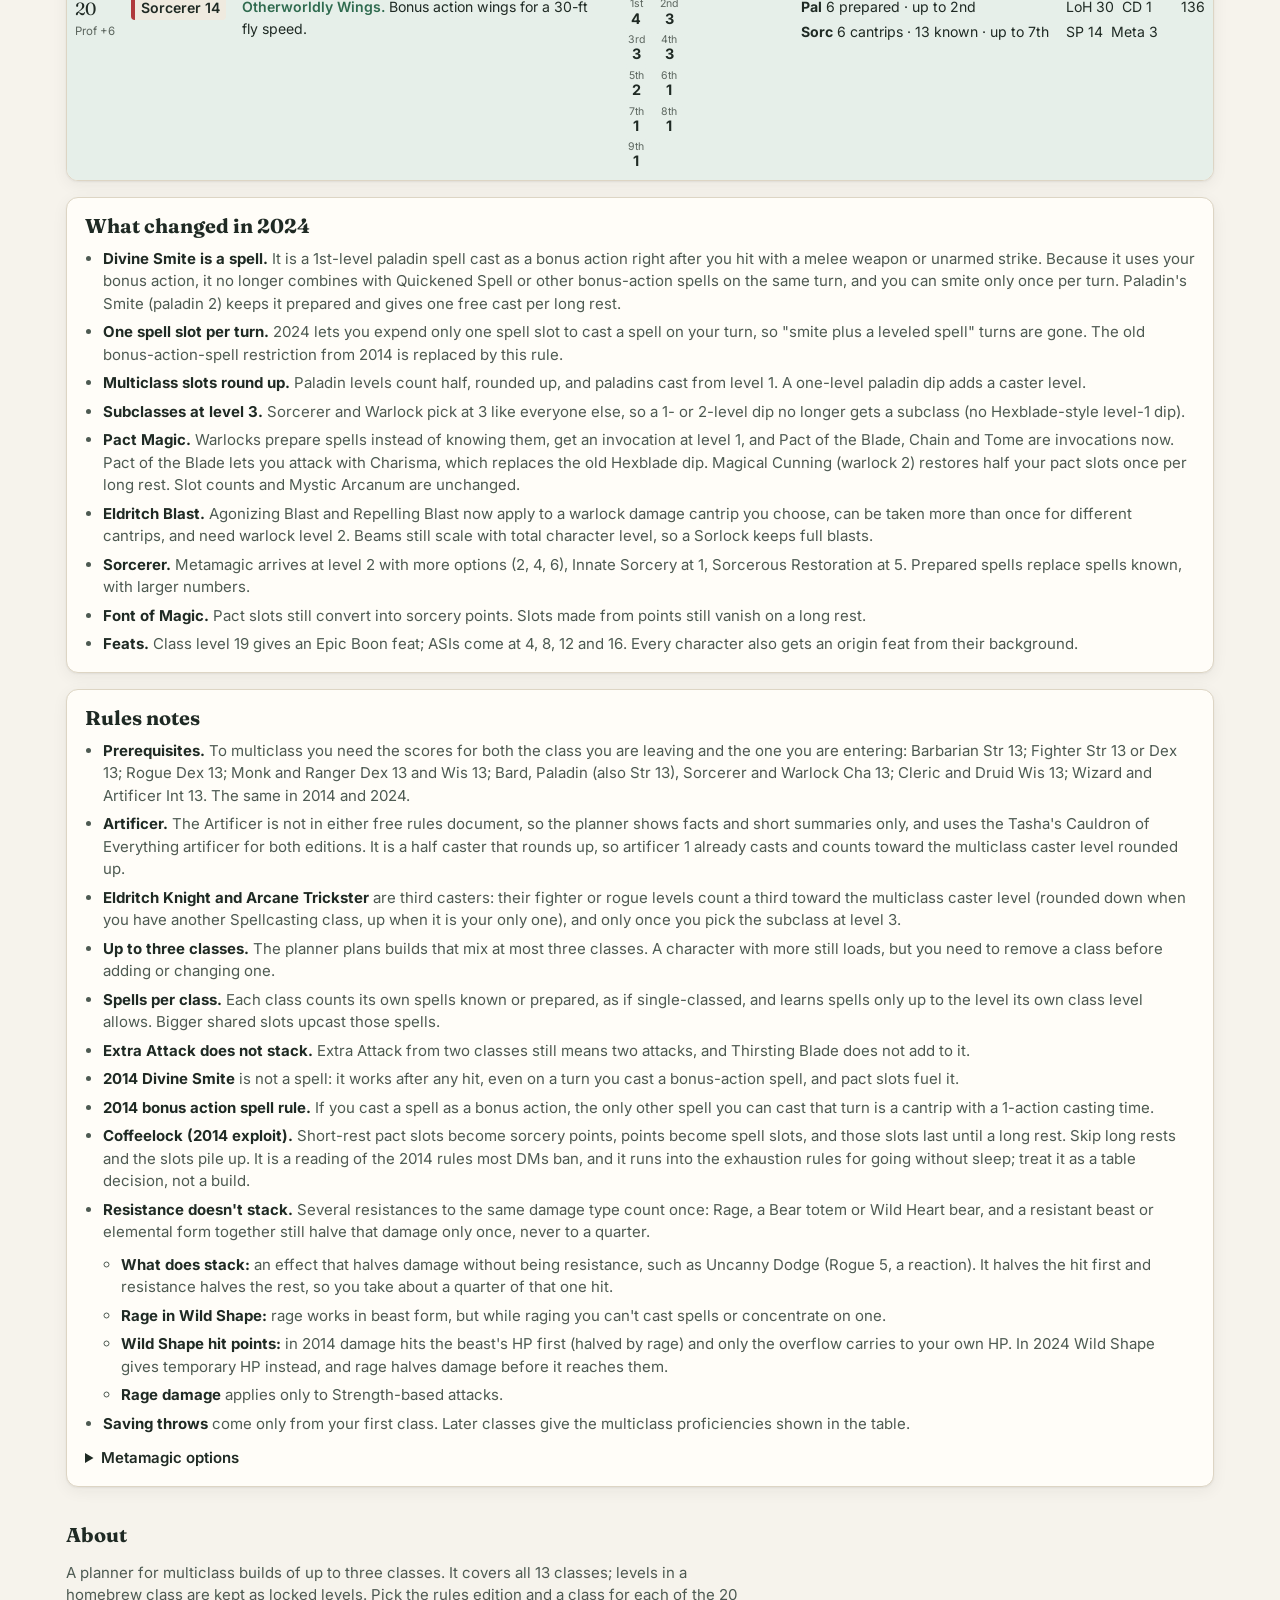
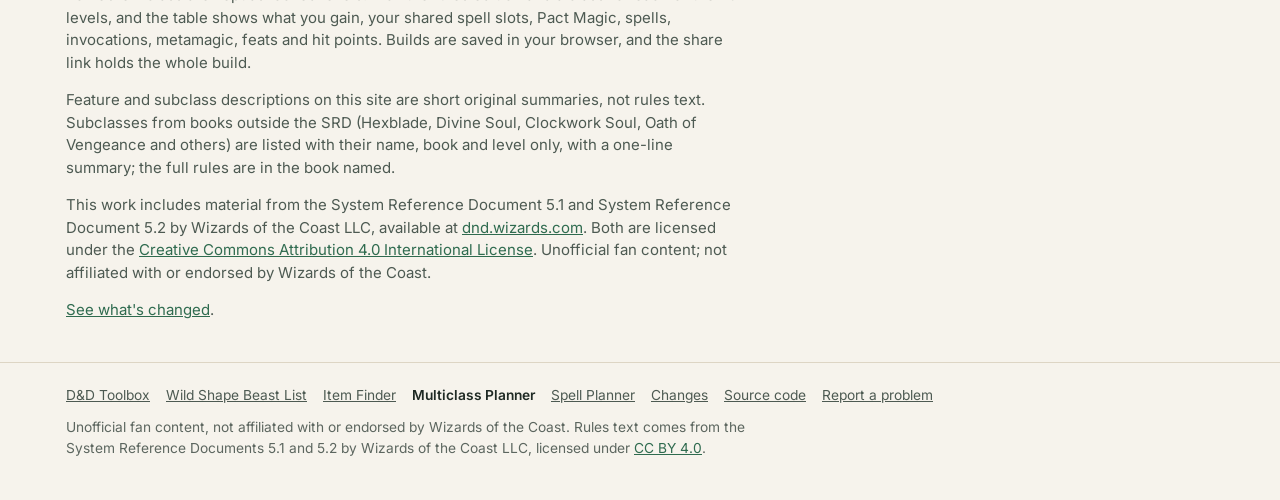
==== commit c50a9d8d: "Stage 3 of more classes: Fighter, Rogue and Monk (2014/2024), Eldritch Knight and Arcane Trickster a" ====
--- a/site/index.html
+++ b/site/index.html
@@ -4,14 +4,14 @@
 <meta charset="utf-8">
 <meta name="viewport" content="width=device-width, initial-scale=1">
 <title>Multiclass Planner</title>
-<meta name="description" content="Plan D&amp;D 5e multiclass builds of up to three classes (every class except Fighter, Monk and Rogue so far) for 2014 and 2024 rules: per-level features, multiclass spell slots, Pact Magic, spells, invocations, metamagic and presets like Sorcadin, Hexadin and Sorlock.">
+<meta name="description" content="Plan D&amp;D 5e multiclass builds of up to three classes, from all 13 classes, for 2014 and 2024 rules: per-level features, multiclass spell slots, Pact Magic, spells, invocations, metamagic and presets like Sorcadin, Hexadin and Sorlock.">
 <meta name="theme-color" content="#f6f3ec" media="(prefers-color-scheme: light)">
 <meta name="theme-color" content="#12171a" media="(prefers-color-scheme: dark)">
 <link rel="canonical" href="https://wernercd.github.io/dnd-multiclass-planner/">
 <meta property="og:type" content="website">
 <meta property="og:site_name" content="D&amp;D Toolbox">
 <meta property="og:title" content="Multiclass Planner">
-<meta property="og:description" content="Plan D&amp;D 5e multiclass builds of up to three classes (every class except Fighter, Monk and Rogue so far) for 2014 and 2024 rules: per-level features, multiclass spell slots, Pact Magic, spells, invocations, metamagic and presets like Sorcadin, Hexadin and Sorlock.">
+<meta property="og:description" content="Plan D&amp;D 5e multiclass builds of up to three classes, from all 13 classes, for 2014 and 2024 rules: per-level features, multiclass spell slots, Pact Magic, spells, invocations, metamagic and presets like Sorcadin, Hexadin and Sorlock.">
 <meta property="og:url" content="https://wernercd.github.io/dnd-multiclass-planner/">
 <meta name="twitter:card" content="summary">
 <link rel="icon" href="data:image/svg+xml,%3Csvg xmlns='http://www.w3.org/2000/svg' viewBox='0 0 32 32'%3E%3Cpath d='M16 2l12 5v8c0 8-5 13-12 15C9 28 4 23 4 15V7z' fill='%23c9a227'/%3E%3C/svg%3E">
@@ -164,8 +164,9 @@
   <section class="card notes" aria-labelledby="n14H">
     <h2 id="n14H">Rules notes</h2>
     <ul>
-      <li><b>Prerequisites.</b> To multiclass you need the scores for both the class you are leaving and the one you are entering: Barbarian Str 13; Bard, Paladin (also Str 13), Sorcerer and Warlock Cha 13; Cleric and Druid Wis 13; Ranger Dex 13 and Wis 13; Wizard and Artificer Int 13. The same in 2014 and 2024.</li>
+      <li><b>Prerequisites.</b> To multiclass you need the scores for both the class you are leaving and the one you are entering: Barbarian Str 13; Fighter Str 13 or Dex 13; Rogue Dex 13; Monk and Ranger Dex 13 and Wis 13; Bard, Paladin (also Str 13), Sorcerer and Warlock Cha 13; Cleric and Druid Wis 13; Wizard and Artificer Int 13. The same in 2014 and 2024.</li>
       <li><b>Artificer.</b> The Artificer is not in either free rules document, so the planner shows facts and short summaries only, and uses the Tasha's Cauldron of Everything artificer for both editions. It is a half caster that rounds up, so artificer 1 already casts and counts toward the multiclass caster level rounded up.</li>
+      <li><b>Eldritch Knight and Arcane Trickster</b> are third casters: their fighter or rogue levels count a third toward the multiclass caster level (rounded down when you have another Spellcasting class, up when it is your only one), and only once you pick the subclass at level 3.</li>
       <li><b>Up to three classes.</b> The planner plans builds that mix at most three classes. A character with more still loads, but you need to remove a class before adding or changing one.</li>
       <li><b>Spells per class.</b> Each class counts its own spells known or prepared, as if single-classed, and learns spells only up to the level its own class level allows. Bigger shared slots upcast those spells.</li>
       <li><b>Extra Attack does not stack.</b> Extra Attack from two classes still means two attacks, and Thirsting Blade does not add to it.</li>
@@ -190,7 +191,7 @@
 
   <section class="about" id="about">
     <h2>About</h2>
-    <p>A planner for multiclass builds of up to three classes. It covers Artificer, Barbarian, Bard, Cleric, Druid, Paladin, Ranger, Sorcerer, Warlock and Wizard, with Fighter, Monk and Rogue coming; levels in other classes are kept as locked levels. Pick the rules edition and a class for each of the 20 levels, and the table shows what you gain, your shared spell slots, Pact Magic, spells, invocations, metamagic, feats and hit points. Builds are saved in your browser, and the share link holds the whole build.</p>
+    <p>A planner for multiclass builds of up to three classes. It covers all 13 classes; levels in a homebrew class are kept as locked levels. Pick the rules edition and a class for each of the 20 levels, and the table shows what you gain, your shared spell slots, Pact Magic, spells, invocations, metamagic, feats and hit points. Builds are saved in your browser, and the share link holds the whole build.</p>
     <p>Feature and subclass descriptions on this site are short original summaries, not rules text. Subclasses from books outside the SRD (Hexblade, Divine Soul, Clockwork Soul, Oath of Vengeance and others) are listed with their name, book and level only, with a one-line summary; the full rules are in the book named.</p>
     <p>This work includes material from the System Reference Document 5.1 and System Reference Document 5.2 by Wizards of the Coast LLC, available at <a href="https://dnd.wizards.com/resources/systems-reference-document" rel="noopener">dnd.wizards.com</a>. Both are licensed under the <a href="https://creativecommons.org/licenses/by/4.0/legalcode" rel="noopener">Creative Commons Attribution 4.0 International License</a>. Unofficial fan content; not affiliated with or endorsed by Wizards of the Coast.</p>
     <p><a href="changes.html">See what's changed</a>.</p>
@@ -218,7 +219,7 @@
       <button type="button" class="btn btn-accent" id="ddbGo">Import</button>
       <button type="submit" class="btn" value="cancel">Cancel</button>
     </div>
-    <p class="muted small">Imports class levels (classes the planner doesn't cover yet become locked levels), subclasses, ability scores and the character's name, replacing the current plan. Save the current plan first if you want to keep it.</p>
+    <p class="muted small">Imports class levels (any class; homebrew classes become locked levels), subclasses, ability scores and the character's name, replacing the current plan. Save the current plan first if you want to keep it.</p>
   </form>
 </dialog>
 
@@ -240,6 +241,7 @@
 
 <script src="data-classes.js?v=dev"></script>
 <script src="data-casters.js?v=dev"></script>
+<script src="data-martials.js?v=dev"></script>
 <script src="data.js?v=dev"></script>
 <script src="engine.js?v=dev"></script>
 <script src="ddb.js?v=dev"></script>
--- a/site/styles.css
+++ b/site/styles.css
@@ -62,6 +62,7 @@
   --sorc: #b0383a; --sorc-bg: #f6dfdf;
   --barb: #a4501f; --dru: #3d7a35;
   --bard: #9c2f7a; --clr: #76680a; --wiz: #2b55a8; --rgr: #2b6b5a; --art: #7a5230;
+  --ftr: #7a4a3a; --rog: #4a5560; --monk: #2f6a80;
 }
 @media (prefers-color-scheme: dark) {
   :root:not([data-theme="light"]) {
@@ -71,6 +72,7 @@
     --sorc: #ef8a8a; --sorc-bg: #3a1f22;
     --barb: #f0a06a; --dru: #8fcf7f;
     --bard: #f08bd0; --clr: #e3d36a; --wiz: #8fb2ff; --rgr: #7fd1b9; --art: #d9a875;
+    --ftr: #e3a48f; --rog: #b4c0cc; --monk: #86c9e0;
   }
 }
 :root[data-theme="dark"] {
@@ -80,6 +82,7 @@
   --sorc: #ef8a8a; --sorc-bg: #3a1f22;
   --barb: #f0a06a; --dru: #8fcf7f;
   --bard: #f08bd0; --clr: #e3d36a; --wiz: #8fb2ff; --rgr: #7fd1b9; --art: #d9a875;
+  --ftr: #e3a48f; --rog: #b4c0cc; --monk: #86c9e0;
 }
 
 * { box-sizing: border-box; }
@@ -199,6 +202,9 @@
 .step.c-wizard, .lv.c-wizard, .tag.c-wizard { border-left-color: var(--wiz); } .split .c-wizard { color: var(--wiz); }
 .step.c-ranger, .lv.c-ranger, .tag.c-ranger { border-left-color: var(--rgr); } .split .c-ranger { color: var(--rgr); }
 .step.c-artificer, .lv.c-artificer, .tag.c-artificer { border-left-color: var(--art); } .split .c-artificer { color: var(--art); }
+.step.c-fighter, .lv.c-fighter, .tag.c-fighter { border-left-color: var(--ftr); } .split .c-fighter { color: var(--ftr); }
+.step.c-rogue, .lv.c-rogue, .tag.c-rogue { border-left-color: var(--rog); } .split .c-rogue { color: var(--rog); }
+.step.c-monk, .lv.c-monk, .tag.c-monk { border-left-color: var(--monk); } .split .c-monk { color: var(--monk); }
 .step.add-cls { flex-wrap: wrap; border-style: dashed; }
 .step.add-cls select { min-width: 10rem; }
 .step.add-cls .hint { flex-basis: 100%; margin: 0; }
@@ -308,7 +314,7 @@
 @media print {
   /* planner class colours on paper; same selector as the shared print block so a dark system preference can't win */
   :root, :root:not([data-theme="light"]), :root[data-theme="dark"] {
-    --soft-bg: #f1f1f1; --pal-bg: #f5ecd2; --lock-bg: #ebe2f6; --sorc-bg: #f6dfdf; --pal: #8a6a10; --lock: #5a3290; --sorc: #a02c2e; --barb: #8a3f14; --dru: #2f6a28; --bard: #8a2268; --clr: #5f5408; --wiz: #22468c; --rgr: #215747; --art: #634225;
+    --soft-bg: #f1f1f1; --pal-bg: #f5ecd2; --lock-bg: #ebe2f6; --sorc-bg: #f6dfdf; --pal: #8a6a10; --lock: #5a3290; --sorc: #a02c2e; --barb: #8a3f14; --dru: #2f6a28; --bard: #8a2268; --clr: #5f5408; --wiz: #22468c; --rgr: #215747; --art: #634225; --ftr: #633b2e; --rog: #3a444d; --monk: #255466;
   }
   select, input[type=number], input[type=text] { appearance: none; -webkit-appearance: none; border: 0 !important; background: none !important; padding: 0 !important; min-height: 0; color: var(--ink); }
   .controls, .preset-blurb, .char-bar, .import-note, .order, .fill, #show, .cls-steps .step-ctl .btn, #notes2024, .notes, .about, .site-footer .foot-links { display: none !important; }
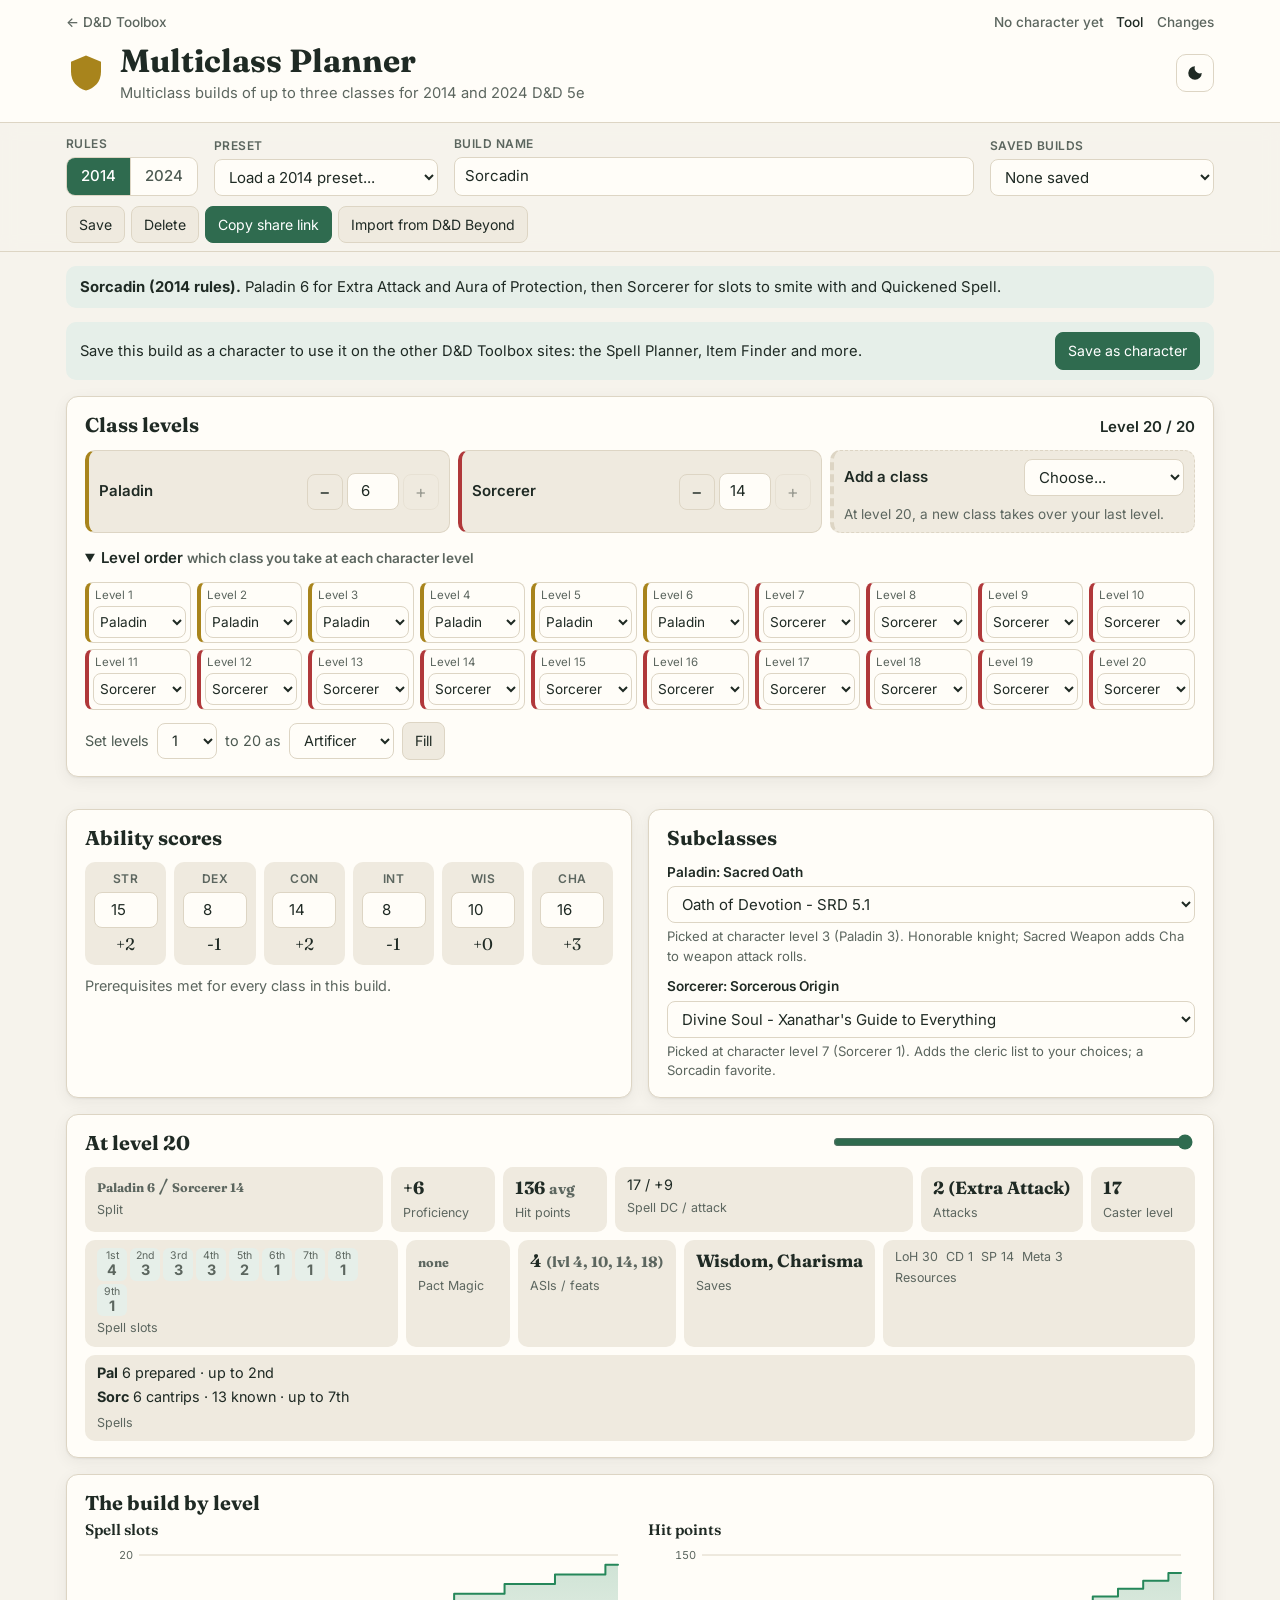
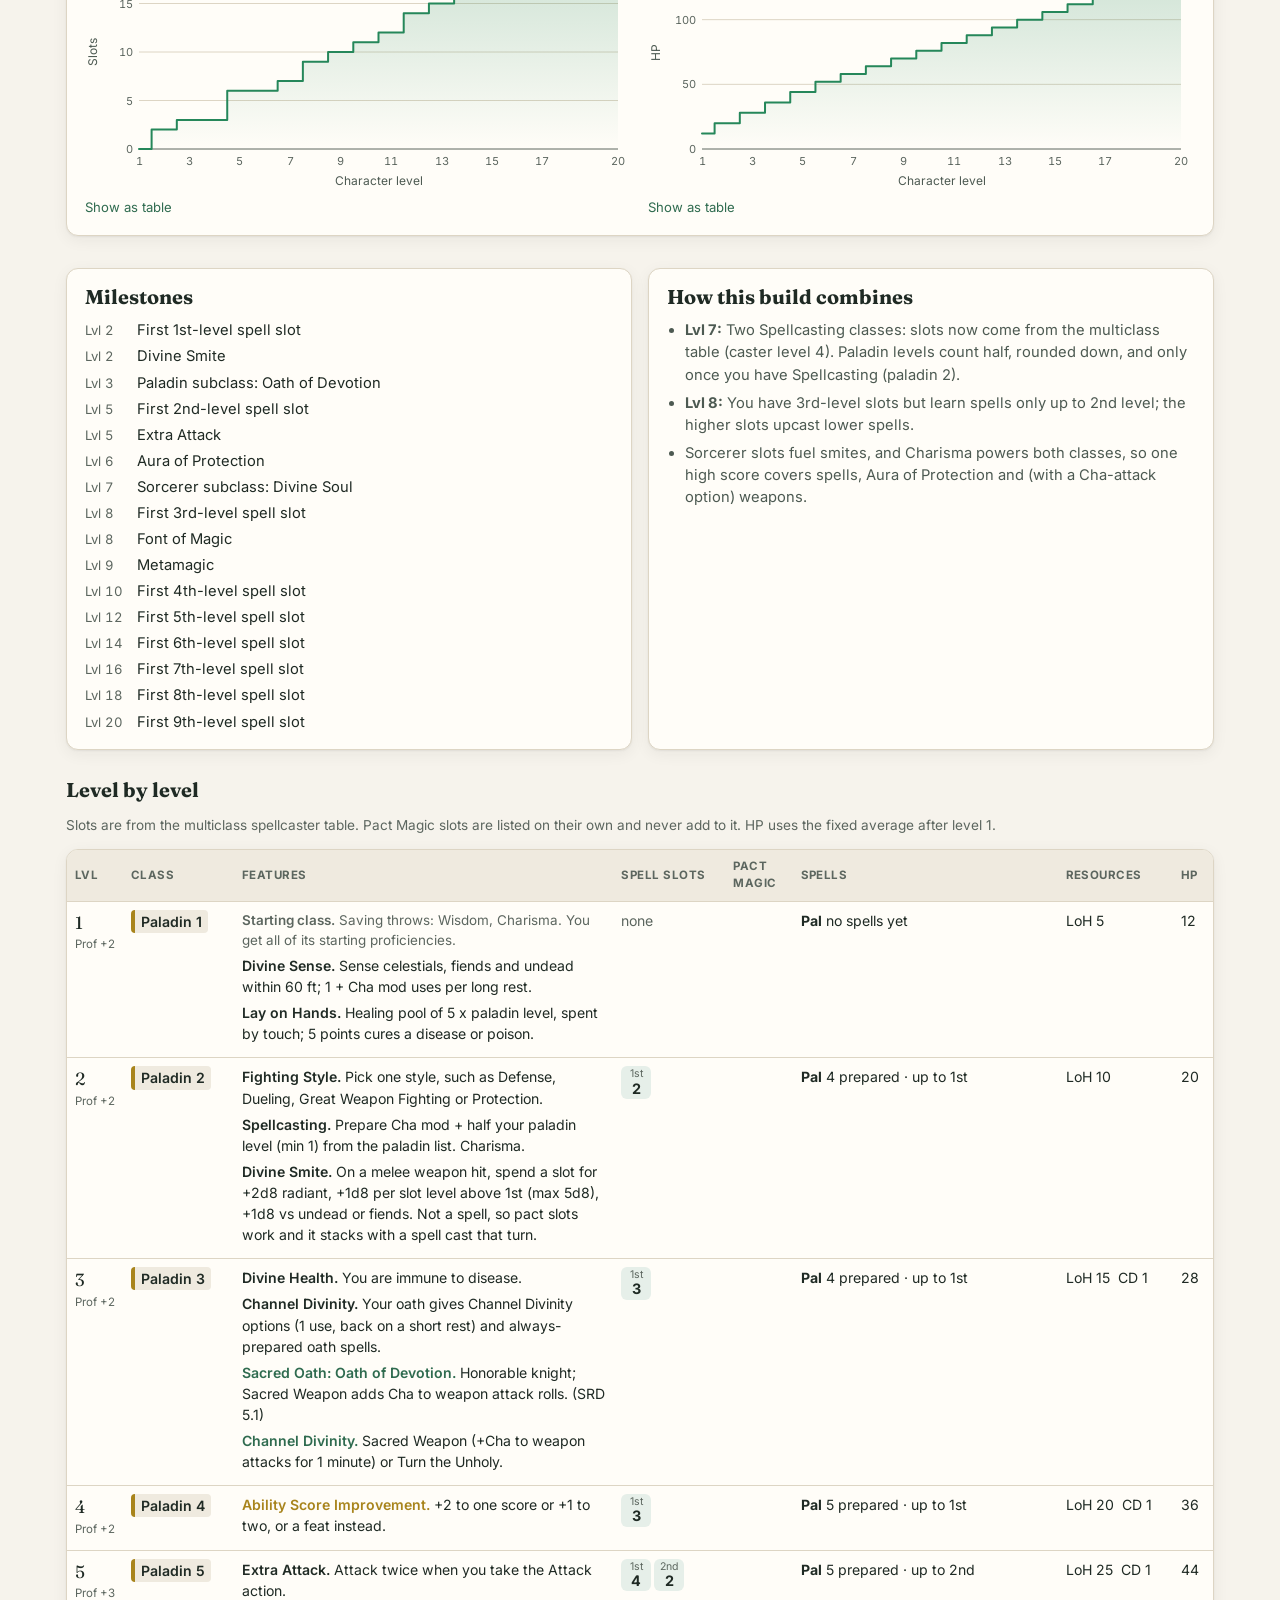
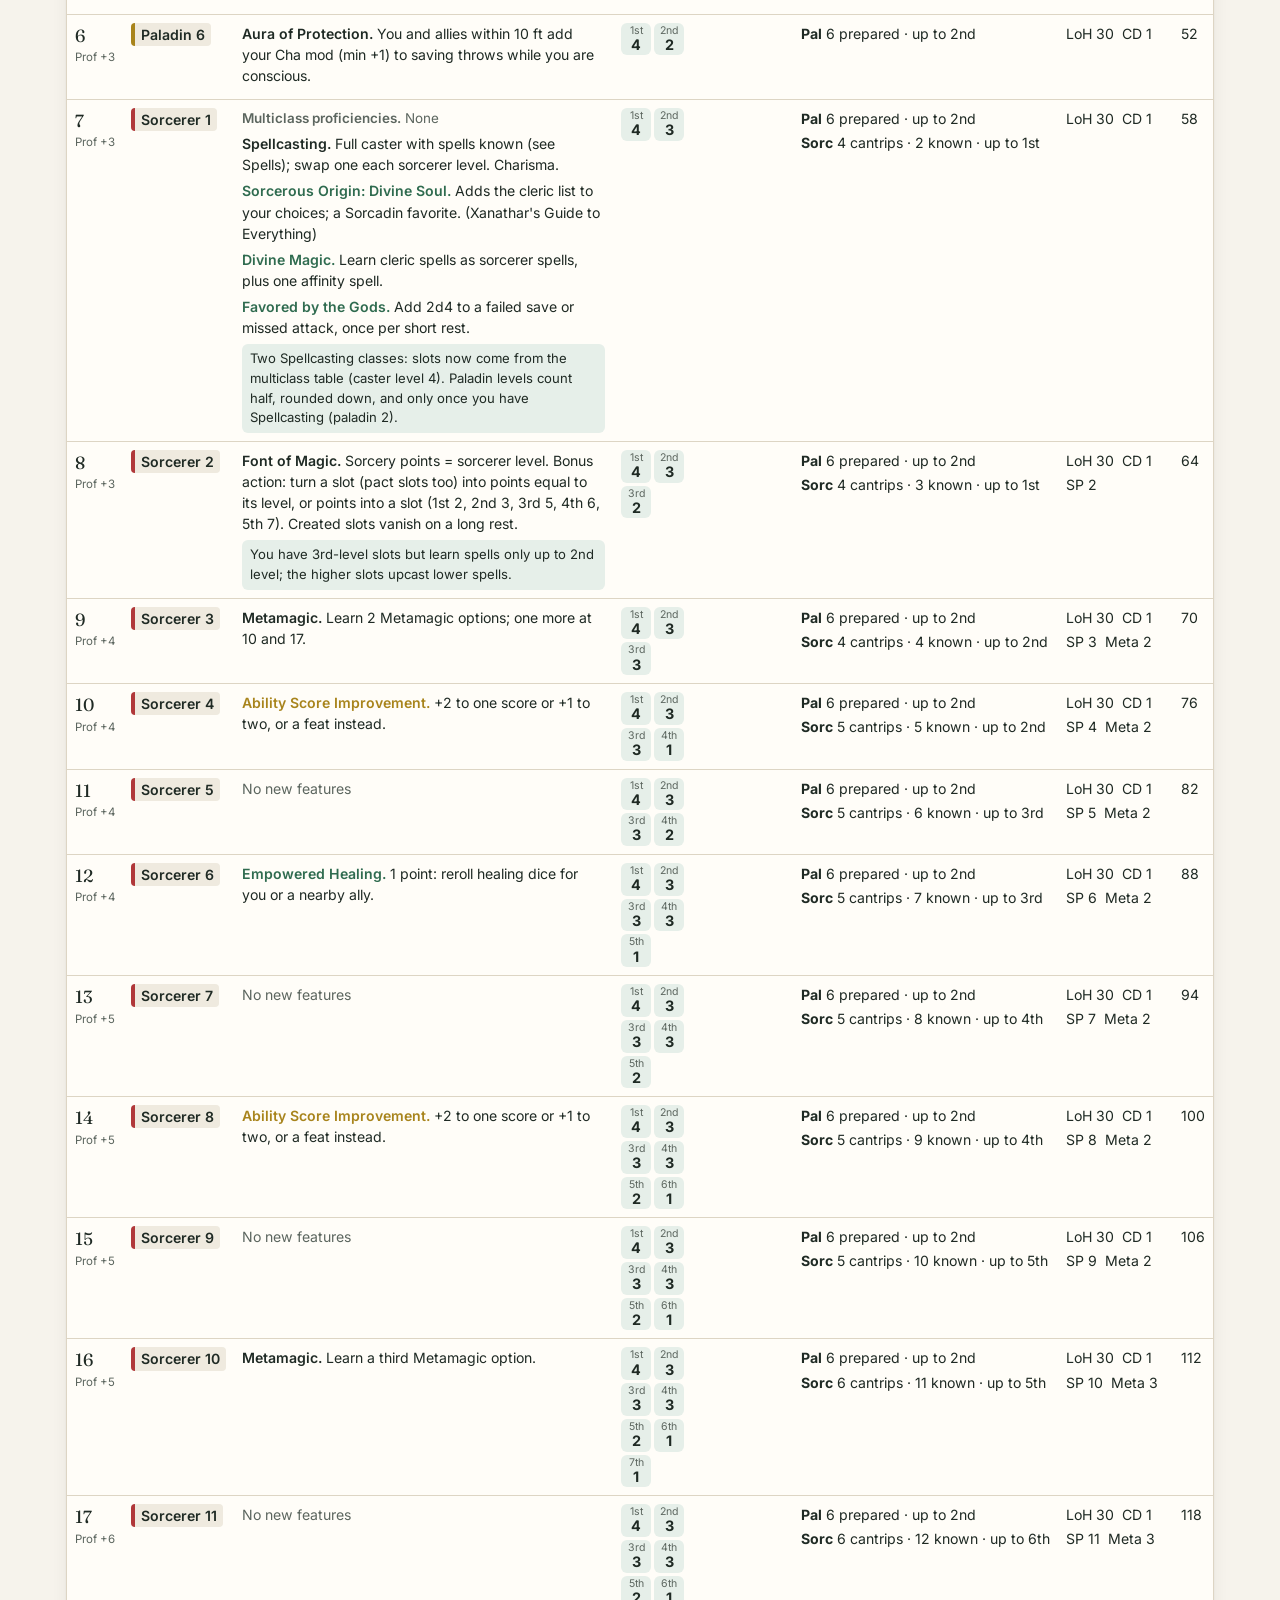
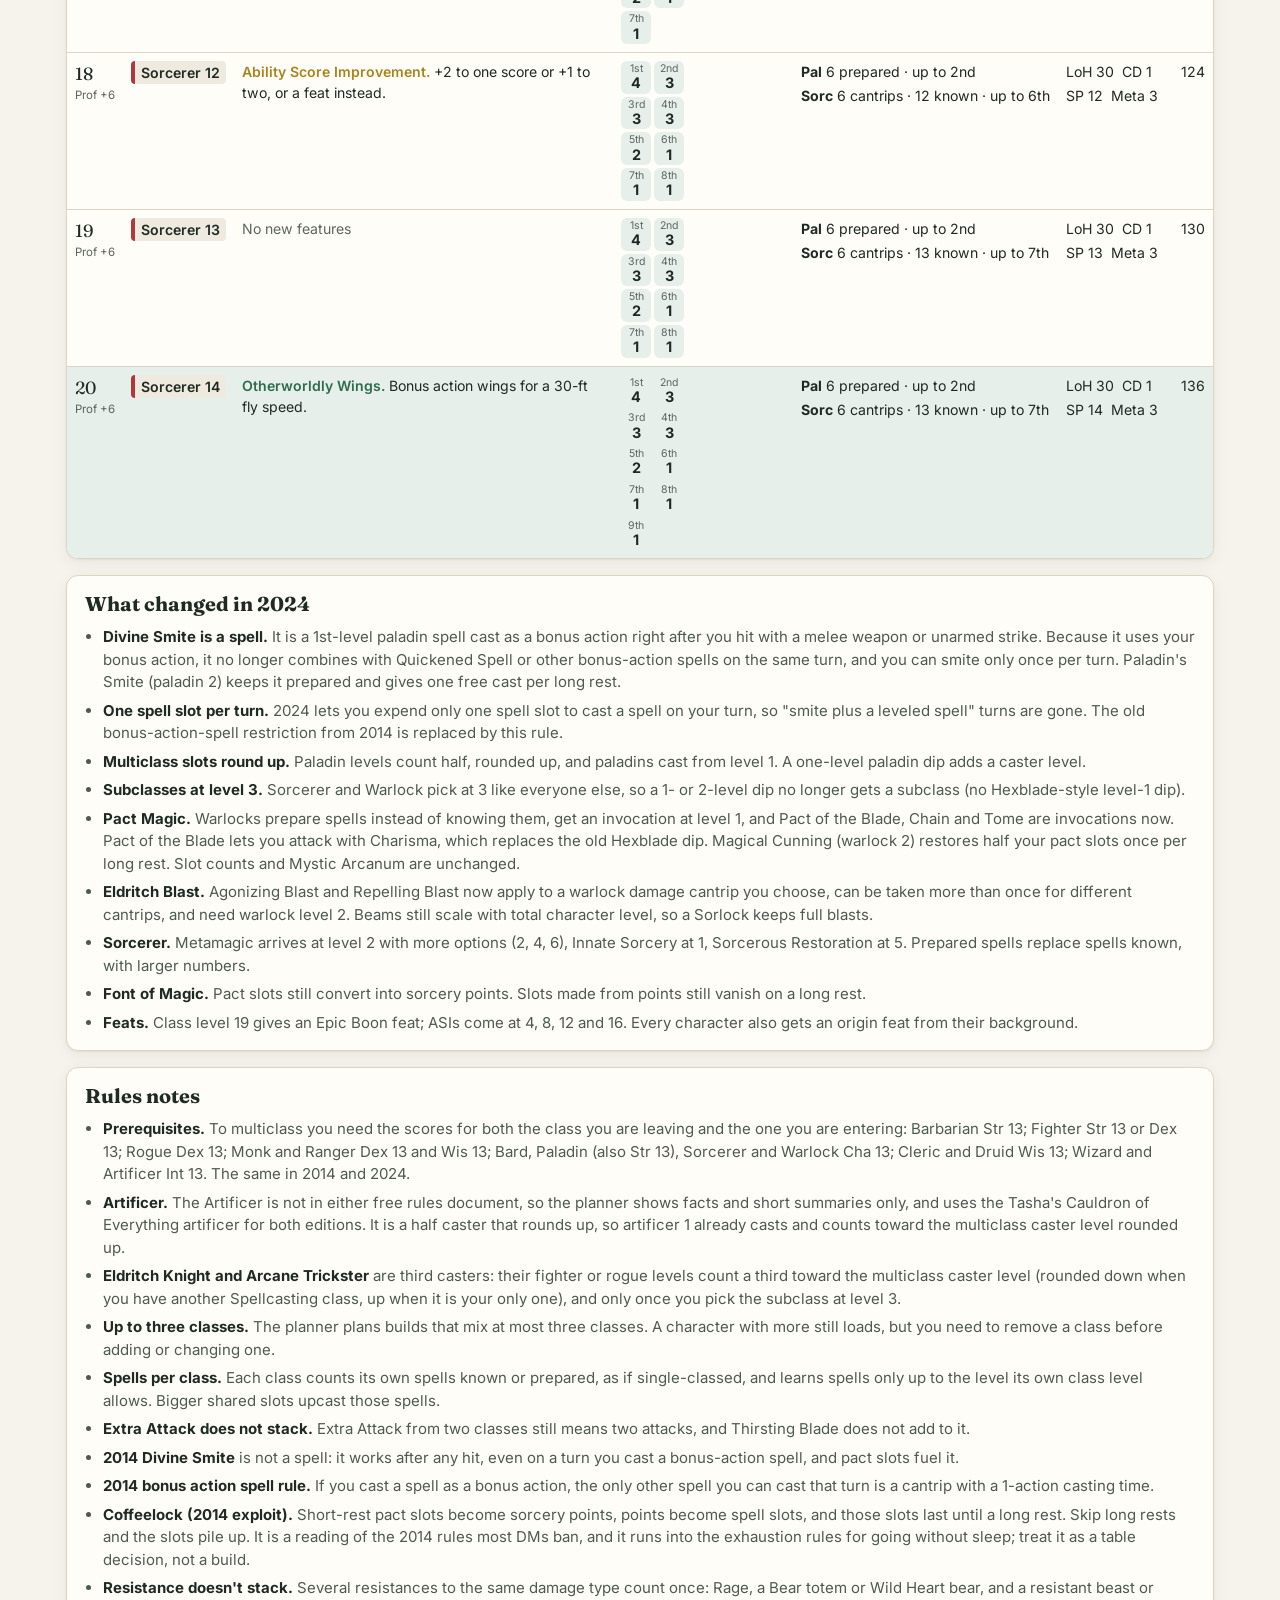
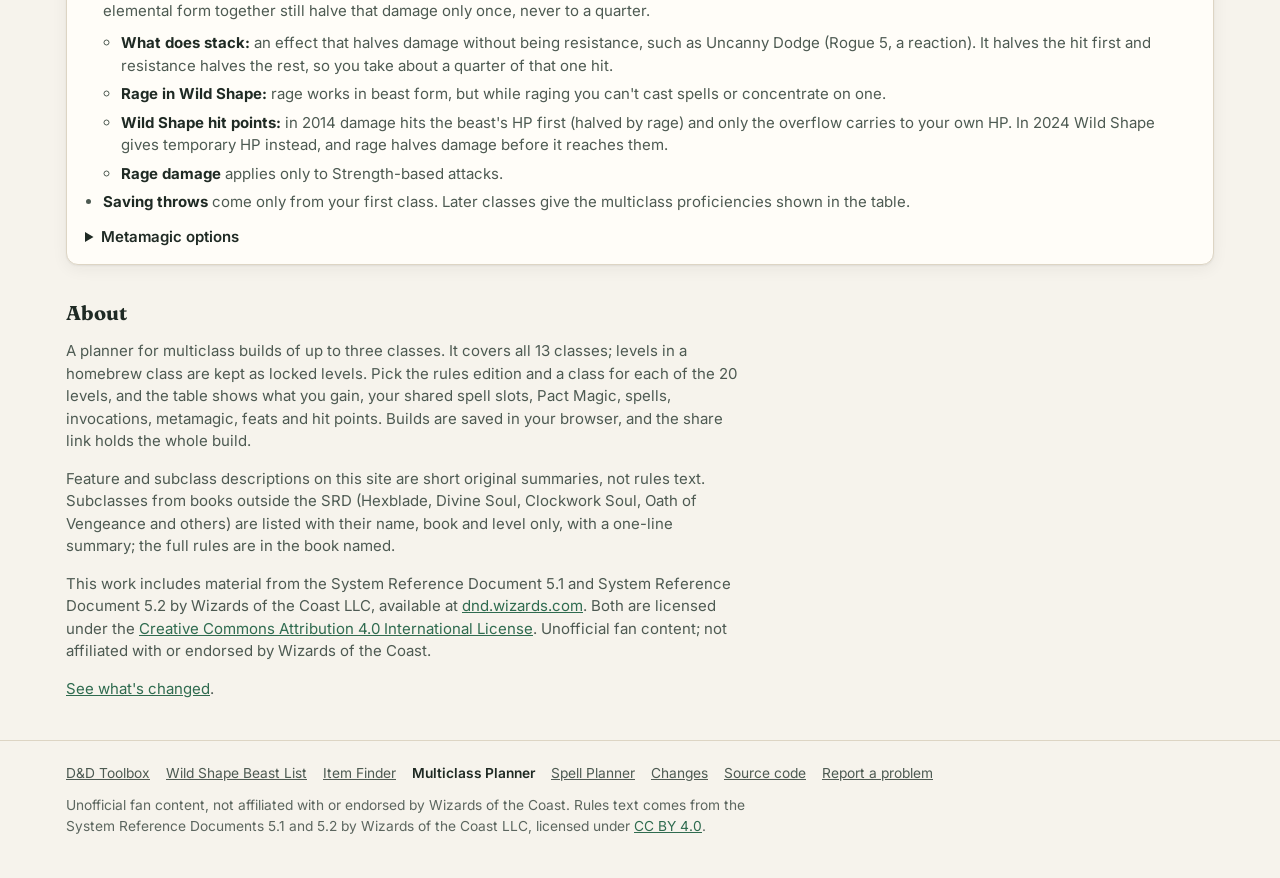
==== commit 868265f4: "Shared v1.8: Motion, reveal and spotlight cards, build-by-level slot and HP step charts; character.j" ====
--- a/site/index.html
+++ b/site/index.html
@@ -76,7 +76,7 @@
   <p class="wrap toast" id="toast" role="status" aria-live="polite"></p>
 </section>
 
-<main class="wrap">
+<main class="wrap" data-reveal>
   <p class="preset-blurb" id="presetBlurb" hidden></p>
   <div class="char-bar" id="charBar" aria-live="polite"></div>
   <div class="import-note" id="importNote" hidden>
@@ -84,7 +84,7 @@
     <div id="importBody"></div>
   </div>
 
-  <section class="card" aria-labelledby="lvH">
+  <section class="card" data-spot aria-labelledby="lvH">
     <div class="card-head">
       <h2 id="lvH">Class levels</h2>
       <p class="split" id="split"></p>
@@ -104,19 +104,19 @@
   </section>
 
   <div class="grid2">
-    <section class="card" aria-labelledby="abH">
+    <section class="card" data-spot aria-labelledby="abH">
       <h2 id="abH">Ability scores</h2>
       <div class="abil" id="abil"></div>
       <div id="warn" class="warn-list"></div>
     </section>
 
-    <section class="card" aria-labelledby="subH">
+    <section class="card" data-spot aria-labelledby="subH">
       <h2 id="subH">Subclasses</h2>
       <div id="subs" class="subs"></div>
     </section>
   </div>
 
-  <section class="card" aria-labelledby="sumH">
+  <section class="card" data-spot aria-labelledby="sumH">
     <div class="card-head">
       <h2 id="sumH">At level <output id="showOut">20</output></h2>
       <input type="range" id="show" min="1" max="20" value="20" aria-label="Show the build at character level">
@@ -124,12 +124,27 @@
     <div class="stats" id="stats"></div>
   </section>
 
+  <section class="card" data-spot aria-labelledby="chH">
+    <h2 id="chH">The build by level</h2>
+    <div class="grid2 charts">
+      <div>
+        <h3 id="slotChH">Spell slots</h3>
+        <div id="slotChart"></div>
+        <p class="muted small chart-none" id="slotNone" hidden>No spell slots or pact slots in this build.</p>
+      </div>
+      <div>
+        <h3 id="hpChH">Hit points</h3>
+        <div id="hpChart"></div>
+      </div>
+    </div>
+  </section>
+
   <div class="grid2">
-    <section class="card" aria-labelledby="msH">
+    <section class="card" data-spot aria-labelledby="msH">
       <h2 id="msH">Milestones</h2>
       <ol class="ms" id="milestones"></ol>
     </section>
-    <section class="card" aria-labelledby="cbH">
+    <section class="card" data-spot aria-labelledby="cbH">
       <h2 id="cbH">How this build combines</h2>
       <ul class="cb" id="combine"></ul>
     </section>
@@ -146,7 +161,7 @@
     </div>
   </section>
 
-  <section class="card notes" id="notes2024" aria-labelledby="n24H">
+  <section class="card notes" data-spot id="notes2024" aria-labelledby="n24H">
     <h2 id="n24H">What changed in 2024</h2>
     <ul>
       <li><b>Divine Smite is a spell.</b> It is a 1st-level paladin spell cast as a bonus action right after you hit with a melee weapon or unarmed strike. Because it uses your bonus action, it no longer combines with Quickened Spell or other bonus-action spells on the same turn, and you can smite only once per turn. Paladin's Smite (paladin 2) keeps it prepared and gives one free cast per long rest.</li>
@@ -161,7 +176,7 @@
     </ul>
   </section>
 
-  <section class="card notes" aria-labelledby="n14H">
+  <section class="card notes" data-spot aria-labelledby="n14H">
     <h2 id="n14H">Rules notes</h2>
     <ul>
       <li><b>Prerequisites.</b> To multiclass you need the scores for both the class you are leaving and the one you are entering: Barbarian Str 13; Fighter Str 13 or Dex 13; Rogue Dex 13; Monk and Ranger Dex 13 and Wis 13; Bard, Paladin (also Str 13), Sorcerer and Warlock Cha 13; Cleric and Druid Wis 13; Wizard and Artificer Int 13. The same in 2014 and 2024.</li>
@@ -246,8 +261,10 @@
 <script src="engine.js?v=dev"></script>
 <script src="ddb.js?v=dev"></script>
 <script src="character.js?v=dev"></script>
+<script src="chart.js?v=dev"></script>
 <script src="app.js?v=dev"></script>
 <script src="theme.js?v=dev"></script>
 <script src="version.js?v=dev"></script>
+<script src="motion.js?v=dev" defer></script><script src="ui.js?v=dev" defer></script>
 </body>
 </html>
--- a/site/styles.css
+++ b/site/styles.css
@@ -132,6 +132,9 @@
 .preset-blurb.exploit { background: var(--warn-bg); }
 
 /* import */
+.charts { margin-top: 6px; }
+.charts h3 { margin: 0 0 4px; font-size: .95rem; font-weight: 600; }
+.charts .chart-none { margin: 8px 0 0; }
 .char-bar { display: flex; flex-wrap: wrap; align-items: center; gap: 8px 12px; margin: 14px 0 0; padding: 10px 14px; border-radius: 10px; background: var(--soft-bg); font-size: .92rem; }
 .char-bar:empty { display: none; }
 .char-bar .char-txt { flex: 1 1 18rem; }
@@ -343,7 +346,7 @@
   .lvl-table tr.cur td { background: none; }
 }
 
-/* === dnd-shared v1.7 (canonical copy: WernerCD/dnd shared/dnd-shared.css) === */
+/* === dnd-shared v1.8 (canonical copy: WernerCD/dnd shared/dnd-shared.css) === */
 /* Paste this block unchanged at the END of each site's styles.css. Do not edit it per site;
    change it in the hub repo and re-copy it to every site. It relies on the shared tokens
    (--bg, --surface, --surface-2, --ink, --ink-2, --muted, --line, --accent, --gold, --radius). */
@@ -359,7 +362,7 @@
 @media (max-width: 520px) { .char-pick .char-lbl { display: none; } }
 .char-pick .char-share { font: inherit; font-size: .8rem; color: var(--ink-2); background: none; border: 1px solid var(--line); border-radius: 6px; padding: 2px 8px; min-height: 26px; margin-left: 6px; cursor: pointer; }
 .char-pick .char-share:hover, .char-pick .char-share:focus-visible { color: var(--accent); border-color: var(--accent); }
-.char-import { position: fixed; top: 12px; left: 50%; transform: translateX(-50%); z-index: 1000; width: min(520px, calc(100vw - 32px)); background: var(--surface); color: var(--ink); border: 1px solid var(--accent); border-radius: var(--radius); box-shadow: 0 6px 24px rgba(0, 0, 0, .25); padding: 12px 14px; font-size: .92rem; }
+.char-import { position: fixed; top: 12px; left: 0; right: 0; margin: 0 auto; z-index: 1000; width: min(520px, calc(100vw - 32px)); background: var(--surface); color: var(--ink); border: 1px solid var(--accent); border-radius: var(--radius); box-shadow: 0 6px 24px rgba(0, 0, 0, .25); padding: 12px 14px; font-size: .92rem; }
 .char-import p { margin: 0 0 10px; }
 .char-import .ci-acts { display: flex; flex-wrap: wrap; gap: 8px; }
 .char-import button { font: inherit; font-size: .88rem; min-height: 32px; padding: 4px 12px; border-radius: 8px; border: 1px solid var(--line); background: var(--surface-2); color: var(--ink); cursor: pointer; }
@@ -388,13 +391,64 @@
 .change-day li { margin: 6px 0; color: var(--ink-2); line-height: 1.5; }
 .change-day li b { color: var(--ink); }
 @media (max-width: 480px) { .hub-nav { gap: 10px; } .tagline { font-size: .85rem; } }
+/* motion (ui.js) and charts (chart.js), v1.8 */
+.ui-anim [data-reveal] > :not(.ui-in) { opacity: 0; }
+[data-spot] { position: relative; isolation: isolate; }
+[data-spot]::before { content: ""; position: absolute; inset: 0; border-radius: inherit; pointer-events: none; z-index: -1; opacity: 0; transition: opacity .25s ease;
+  background: radial-gradient(240px circle at var(--mx, 50%) var(--my, 50%), color-mix(in srgb, var(--accent) 16%, transparent), transparent 70%); }
+[data-spot]:hover::before { opacity: 1; }
+.plot { --p1: #25875a; --p2: #6a5acd; --p3: #b07d10; --p-fill: 22%; }
+@media (prefers-color-scheme: dark) { :root:not([data-theme="light"]) .plot { --p1: #3fa673; --p2: #9483e6; --p3: #b08822; --p-fill: 30%; } }
+:root[data-theme="dark"] .plot { --p1: #3fa673; --p2: #9483e6; --p3: #b08822; --p-fill: 30%; }
+.plot-fig { margin: 0; }
+.plot-box { position: relative; width: 100%; }
+.plot-box svg { display: block; width: 100%; height: auto; overflow: visible; touch-action: pan-y; }
+.plot-box svg:focus-visible { outline: 2px solid var(--accent); outline-offset: 4px; border-radius: 6px; }
+.plot-grid line { stroke: var(--line); stroke-width: 1; }
+.plot-grid line.plot-base { stroke: var(--muted); }
+.plot-tick { fill: var(--muted); font-size: 11px; font-variant-numeric: tabular-nums; }
+.plot-axis { fill: var(--ink-2); font-size: 12px; }
+.plot-line { fill: none; stroke-width: 2; stroke-linejoin: round; stroke-linecap: round; }
+.plot-line.s1, .plot-dot.s1, .plot-bar.s1, .sw.s1 { stroke: var(--p1); color: var(--p1); }
+.plot-line.s2, .plot-dot.s2, .sw.s2 { stroke: var(--p2); color: var(--p2); }
+.plot-line.s2 { stroke-dasharray: 6 4; }
+.plot-line.s3, .plot-dot.s3, .sw.s3 { stroke: var(--p3); color: var(--p3); }
+.plot-line.s3 { stroke-dasharray: 2 4; }
+.plot-bar.s1 { fill: var(--p1); stroke: none; }
+.plot-stop1 { stop-color: var(--p1); stop-opacity: var(--p-fill); }
+.plot-stop2 { stop-color: var(--p1); stop-opacity: 0; }
+.plot-dl { fill: var(--ink-2); font-size: 11px; font-weight: 600; }
+.plot-cross { stroke: var(--muted); stroke-width: 1; stroke-dasharray: 3 3; }
+.plot-dot { fill: currentColor; stroke: var(--surface) !important; stroke-width: 2; }
+.plot-tip { position: absolute; z-index: 2; pointer-events: none; min-width: 120px; max-width: 240px; background: var(--surface); color: var(--ink); border: 1px solid var(--line); border-radius: 8px; box-shadow: 0 4px 16px rgba(0, 0, 0, .14); padding: 6px 10px; font-size: .8rem; display: flex; flex-direction: column; gap: 2px; }
+.plot-tip span, .plot-legend span { display: inline-flex; align-items: center; gap: 6px; color: var(--ink-2); }
+.sw { display: inline-block; width: 14px; height: 0; border-top: 2px solid currentColor; }
+.sw.s2 { border-top-style: dashed; } .sw.s3 { border-top-style: dotted; }
+.plot-legend { display: flex; flex-wrap: wrap; gap: 4px 16px; margin: 0 0 6px; font-size: .82rem; }
+.plot-sr { position: absolute; width: 1px; height: 1px; overflow: hidden; clip: rect(0 0 0 0); white-space: nowrap; }
+.plot-table { margin-top: 6px; font-size: .82rem; color: var(--ink-2); }
+.plot-table summary { cursor: pointer; color: var(--accent); min-height: 24px; display: inline-flex; align-items: center; }
+.plot-tw { overflow-x: auto; max-height: 320px; overflow-y: auto; }
+.plot-table table { border-collapse: collapse; margin-top: 6px; font-variant-numeric: tabular-nums; }
+.plot-table caption { text-align: left; color: var(--muted); padding-bottom: 4px; }
+.plot-table th, .plot-table td { border-bottom: 1px solid var(--line); padding: 3px 10px 3px 0; text-align: right; }
+.plot-table th[scope="row"], .plot-table thead th:first-child { text-align: left; }
+.ui-anim .plot-new .plot-line, .ui-anim .plot-new .plot-area { animation: plot-wipe .9s cubic-bezier(.22, 1, .36, 1) both; }
+.ui-anim .plot-new .plot-dl { animation: plot-fade .4s .7s ease both; }
+.ui-anim .plot-new .plot-bar { transform-box: fill-box; transform-origin: 50% 100%; animation: plot-grow .55s cubic-bezier(.22, 1, .36, 1) both; }
+@keyframes plot-wipe { from { clip-path: inset(0 100% 0 0); } to { clip-path: inset(0 0 0 0); } }
+@keyframes plot-fade { from { opacity: 0; } }
+@keyframes plot-grow { from { transform: scaleY(0); } }
+@media (prefers-reduced-motion: reduce) { [data-spot]::before { transition: none; } }
 /* print: paper-friendly, no chrome. Sites add their own rules to hide tool controls. */
 @media print {
   :root, :root:not([data-theme="light"]), :root[data-theme="dark"] { --bg: #fff; --surface: #fff; --surface-2: #f3f3f3; --ink: #000; --ink-2: #222; --muted: #555; --line: #bbb; --shadow: none; --accent: #2f6b4f; --accent-ink: #ffffff; --gold: #a8841c; --warn: #9a4b1c; --warn-bg: #f7e6d8; --chip: #e6efe9; color-scheme: light; }
   body { background: #fff; }
-  .hub-bar, .char-pick, .char-import, #themeBtn, .site-footer .foot-links, button, dialog::backdrop { display: none !important; }
+  .hub-bar, .char-pick, .char-import, .plot-tip, .plot-table summary, #themeBtn, .site-footer .foot-links, button, dialog::backdrop { display: none !important; }
   .site-header { border-bottom: 1px solid #000; }
   a { color: inherit; text-decoration: none; }
   .card, .change-day li, .statblock { break-inside: avoid; }
-}
-/* === end dnd-shared v1.7 === */
+  .ui-anim [data-reveal] > * { opacity: 1 !important; }
+  .plot-fig { break-inside: avoid; }
+}
+/* === end dnd-shared v1.8 === */
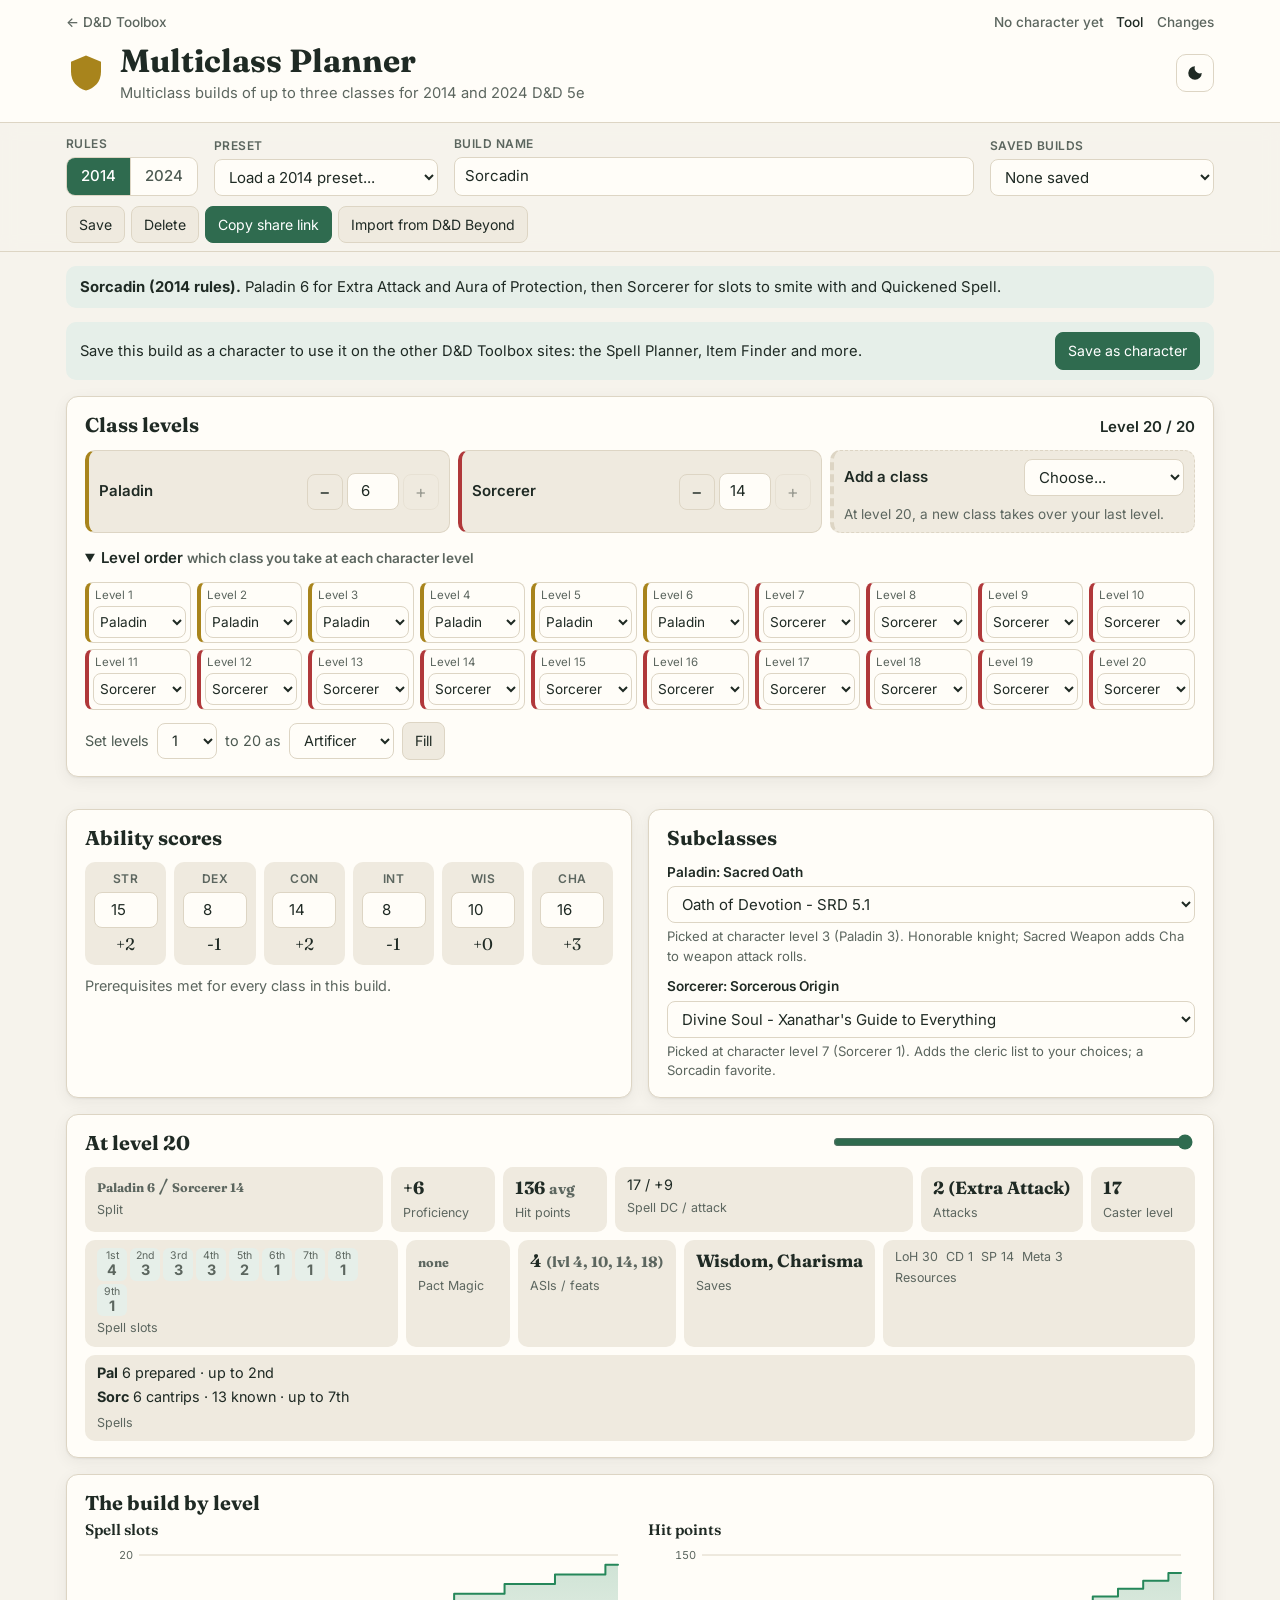
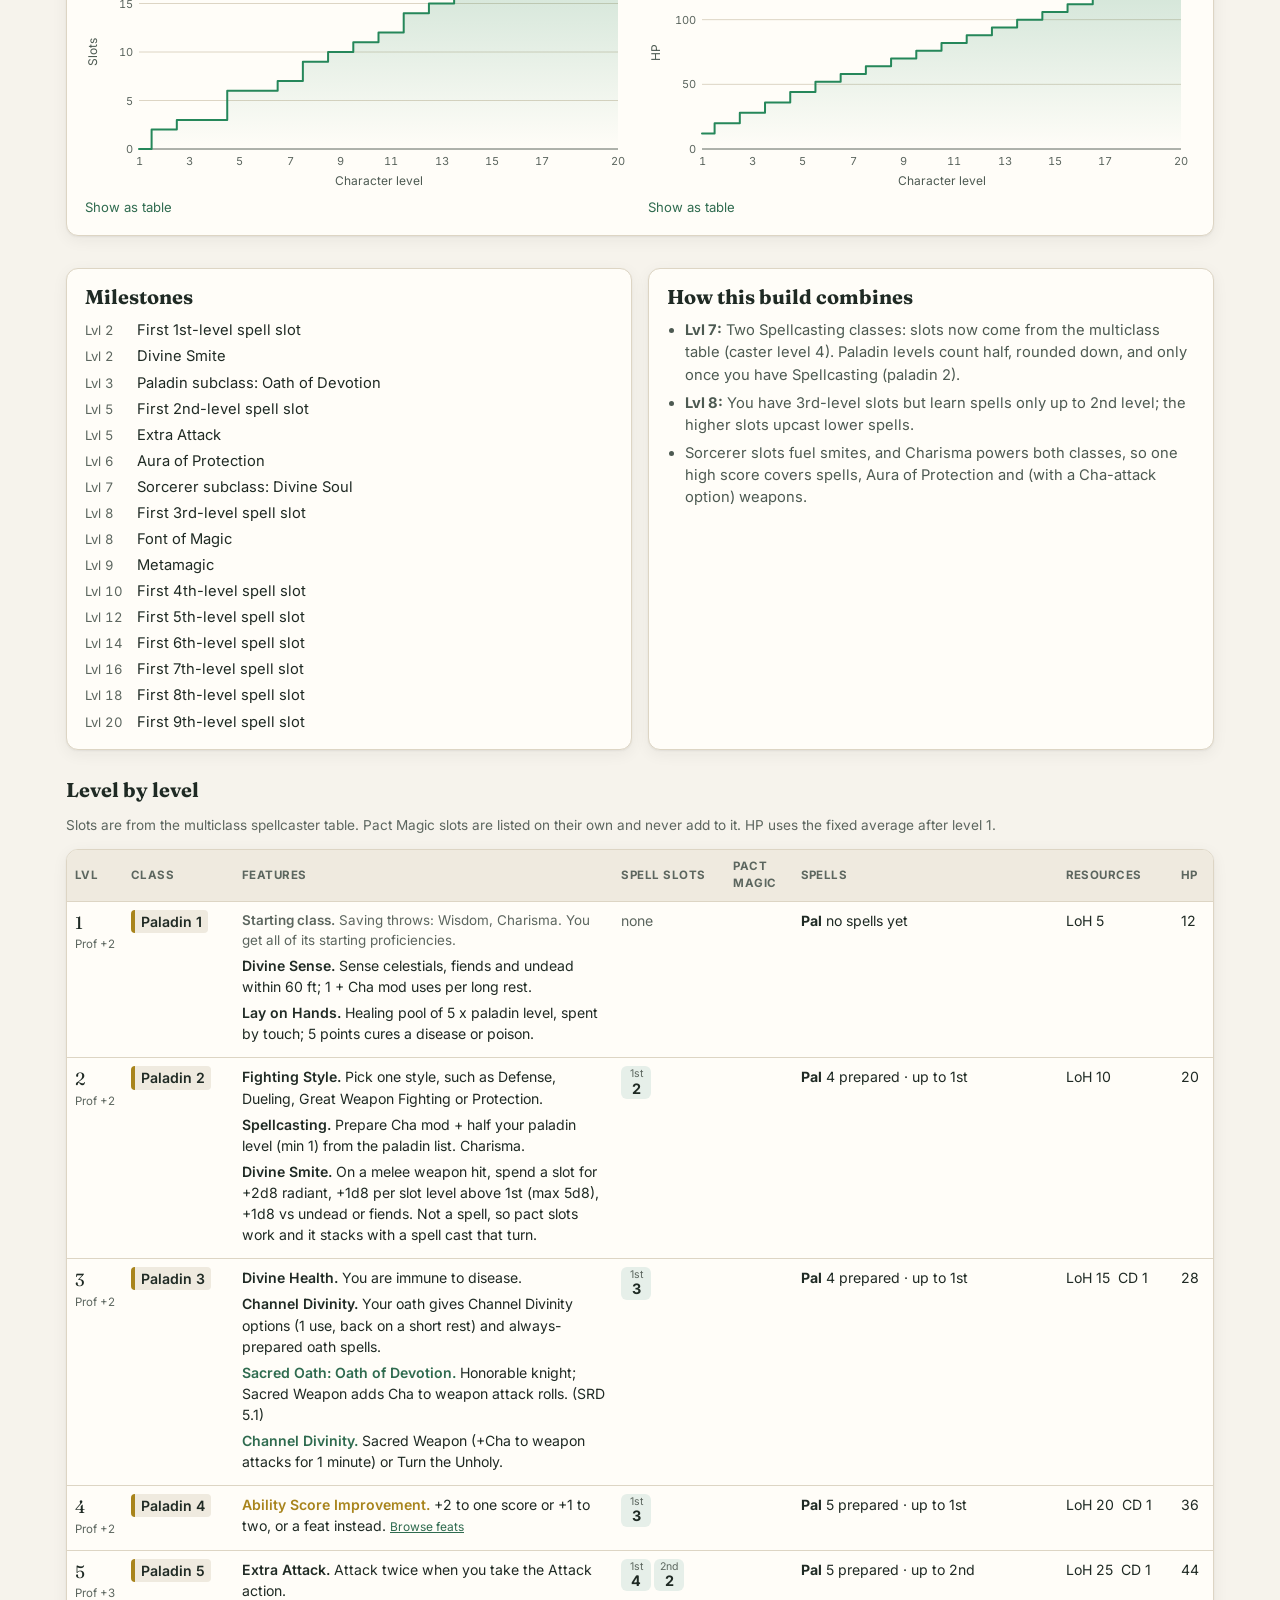
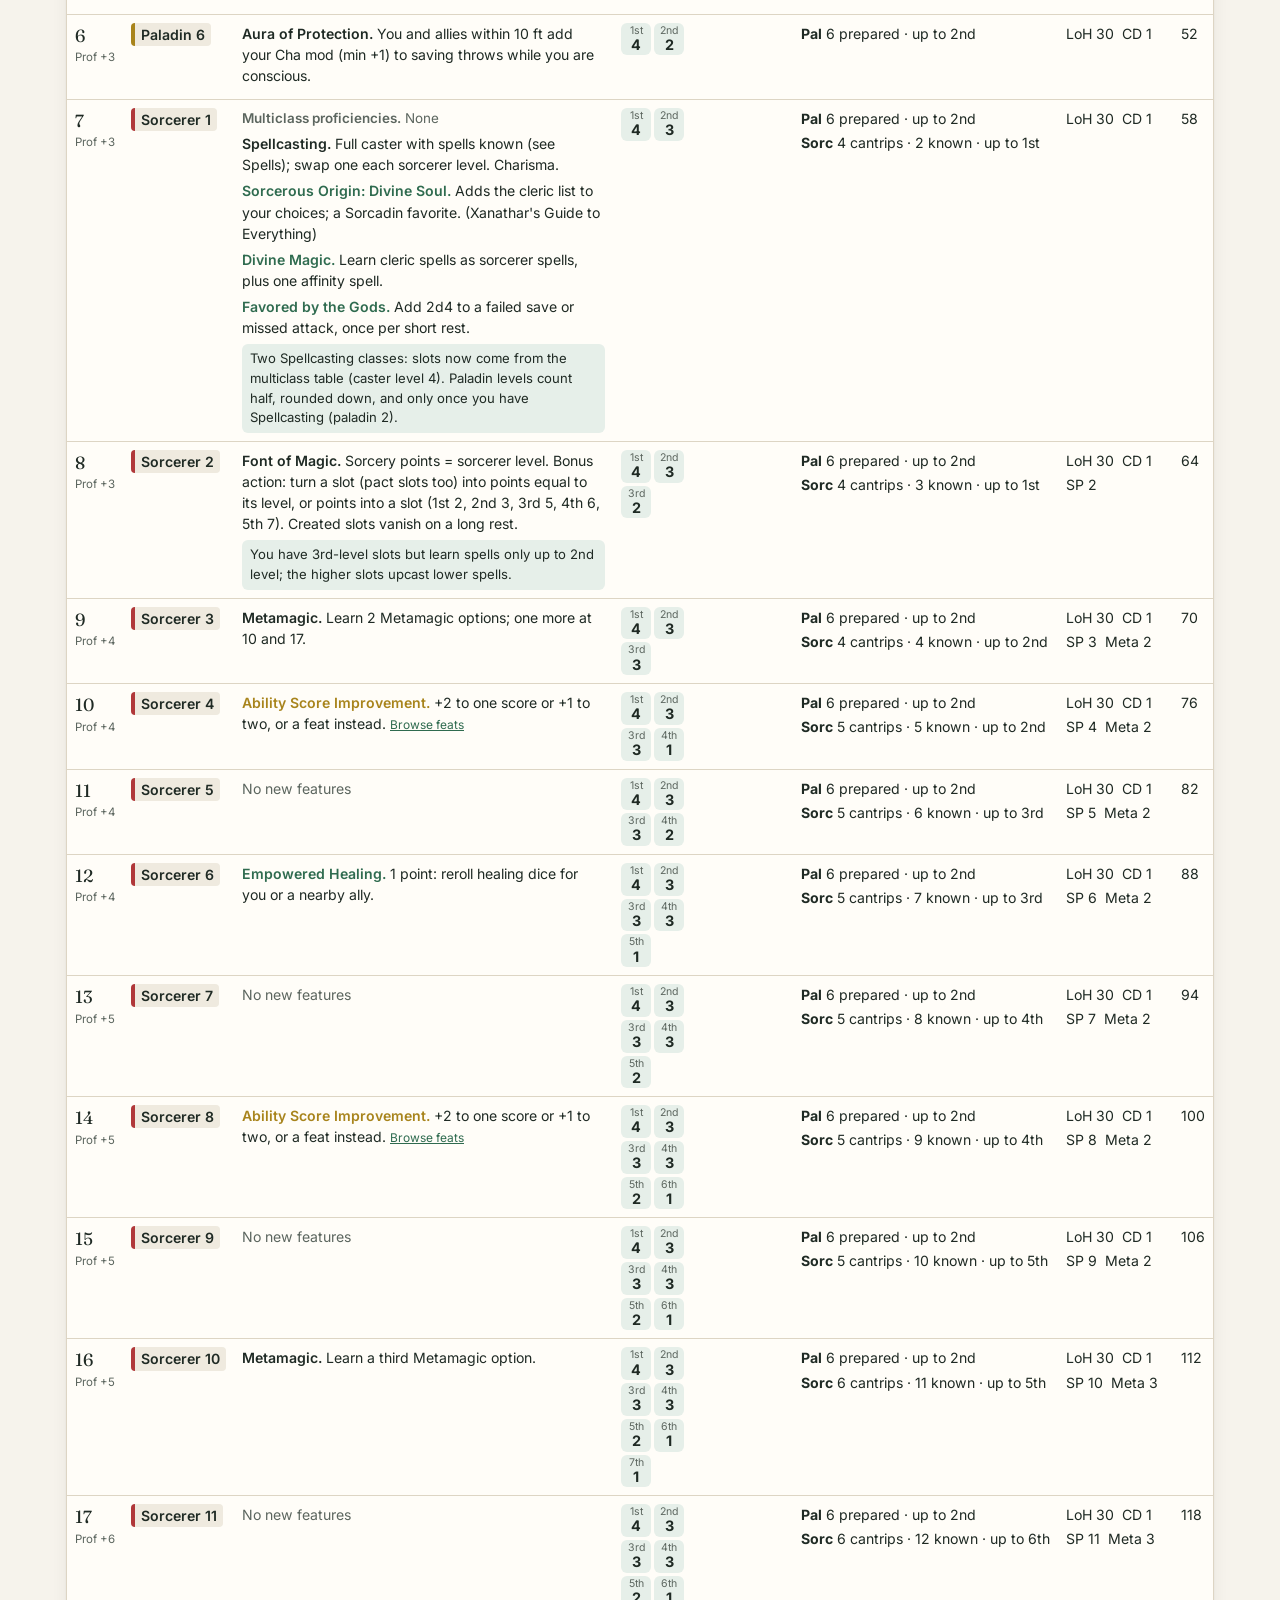
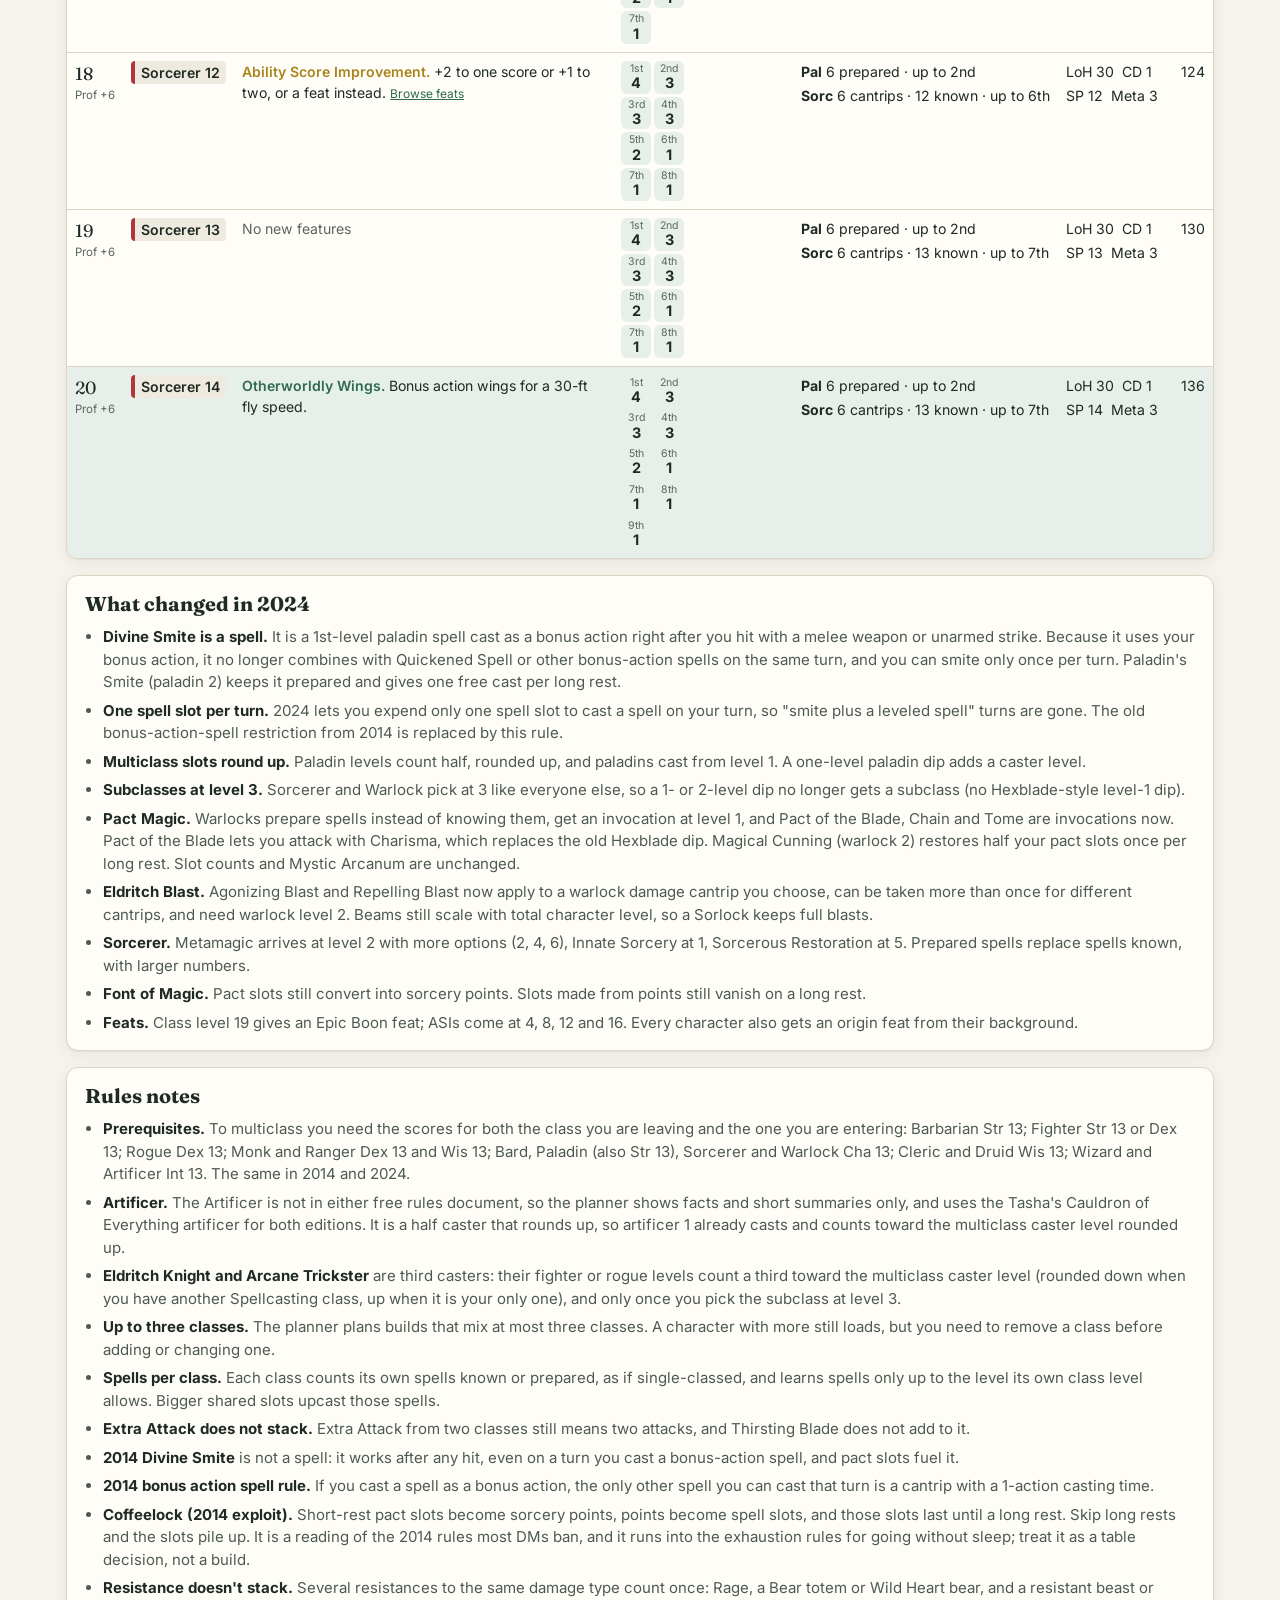
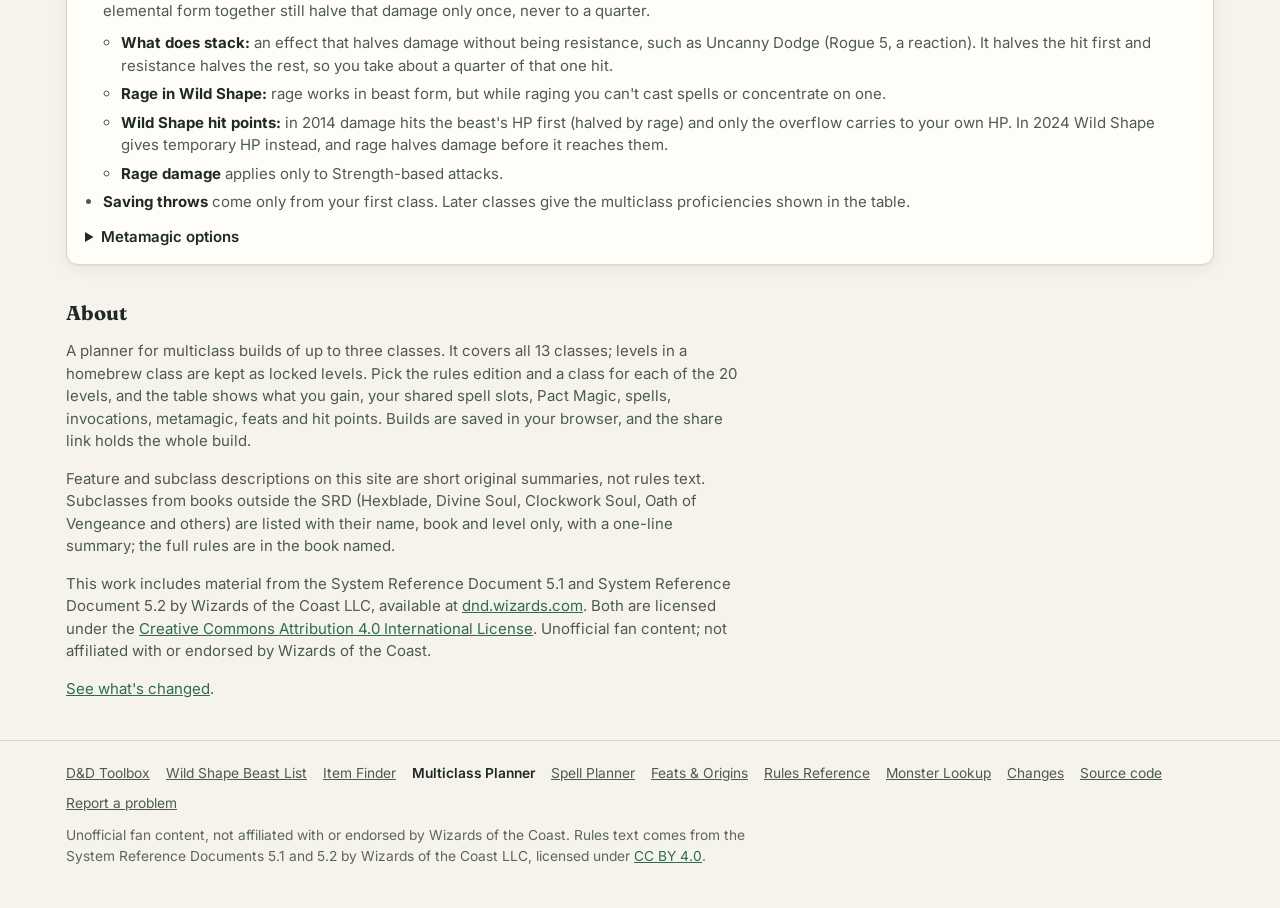
==== commit bff5c883: "Footer v2: Feats & Origins, Rules Reference, Monster Lookup Co-Authored-By: Claude Opus 5.5 <noreply" ====
--- a/site/index.html
+++ b/site/index.html
@@ -246,6 +246,9 @@
       <li><a href="https://wernercd.github.io/dnd-items/">Item Finder</a></li>
       <li><a href="https://wernercd.github.io/dnd-multiclass-planner/" aria-current="page">Multiclass Planner</a></li>
       <li><a href="https://wernercd.github.io/dnd-magic/">Spell Planner</a></li>
+      <li><a href="https://wernercd.github.io/dnd-feats/">Feats &amp; Origins</a></li>
+      <li><a href="https://wernercd.github.io/dnd-rules/">Rules Reference</a></li>
+      <li><a href="https://wernercd.github.io/dnd-monsters/">Monster Lookup</a></li>
       <li><a href="changes.html">Changes</a></li>
       <li><a href="https://github.com/WernerCD/dnd-multiclass-planner" rel="noopener">Source code</a></li>
       <li><a href="https://github.com/WernerCD/dnd-multiclass-planner/issues" rel="noopener">Report a problem</a></li>
--- a/site/styles.css
+++ b/site/styles.css
@@ -132,6 +132,7 @@
 .preset-blurb.exploit { background: var(--warn-bg); }
 
 /* import */
+.feat-link { white-space: nowrap; font-size: .85em; }
 .charts { margin-top: 6px; }
 .charts h3 { margin: 0 0 4px; font-size: .95rem; font-weight: 600; }
 .charts .chart-none { margin: 8px 0 0; }
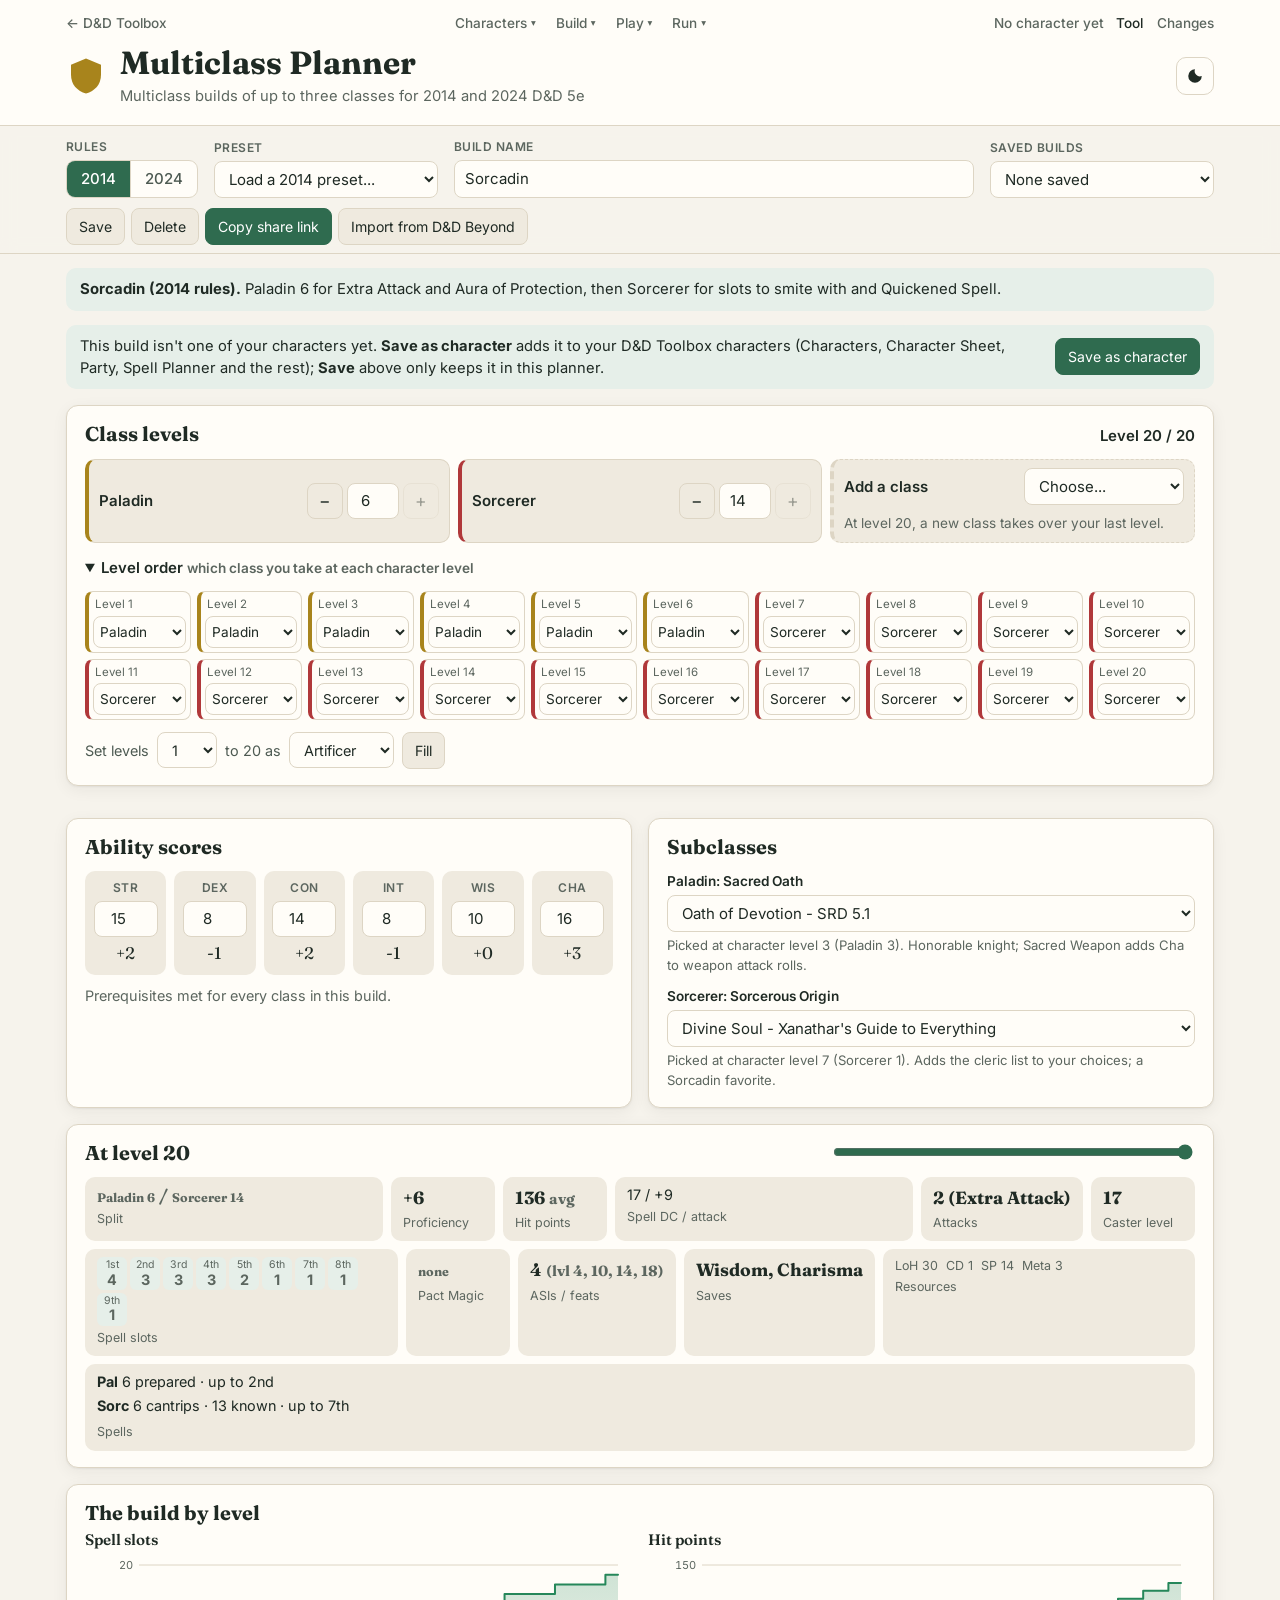
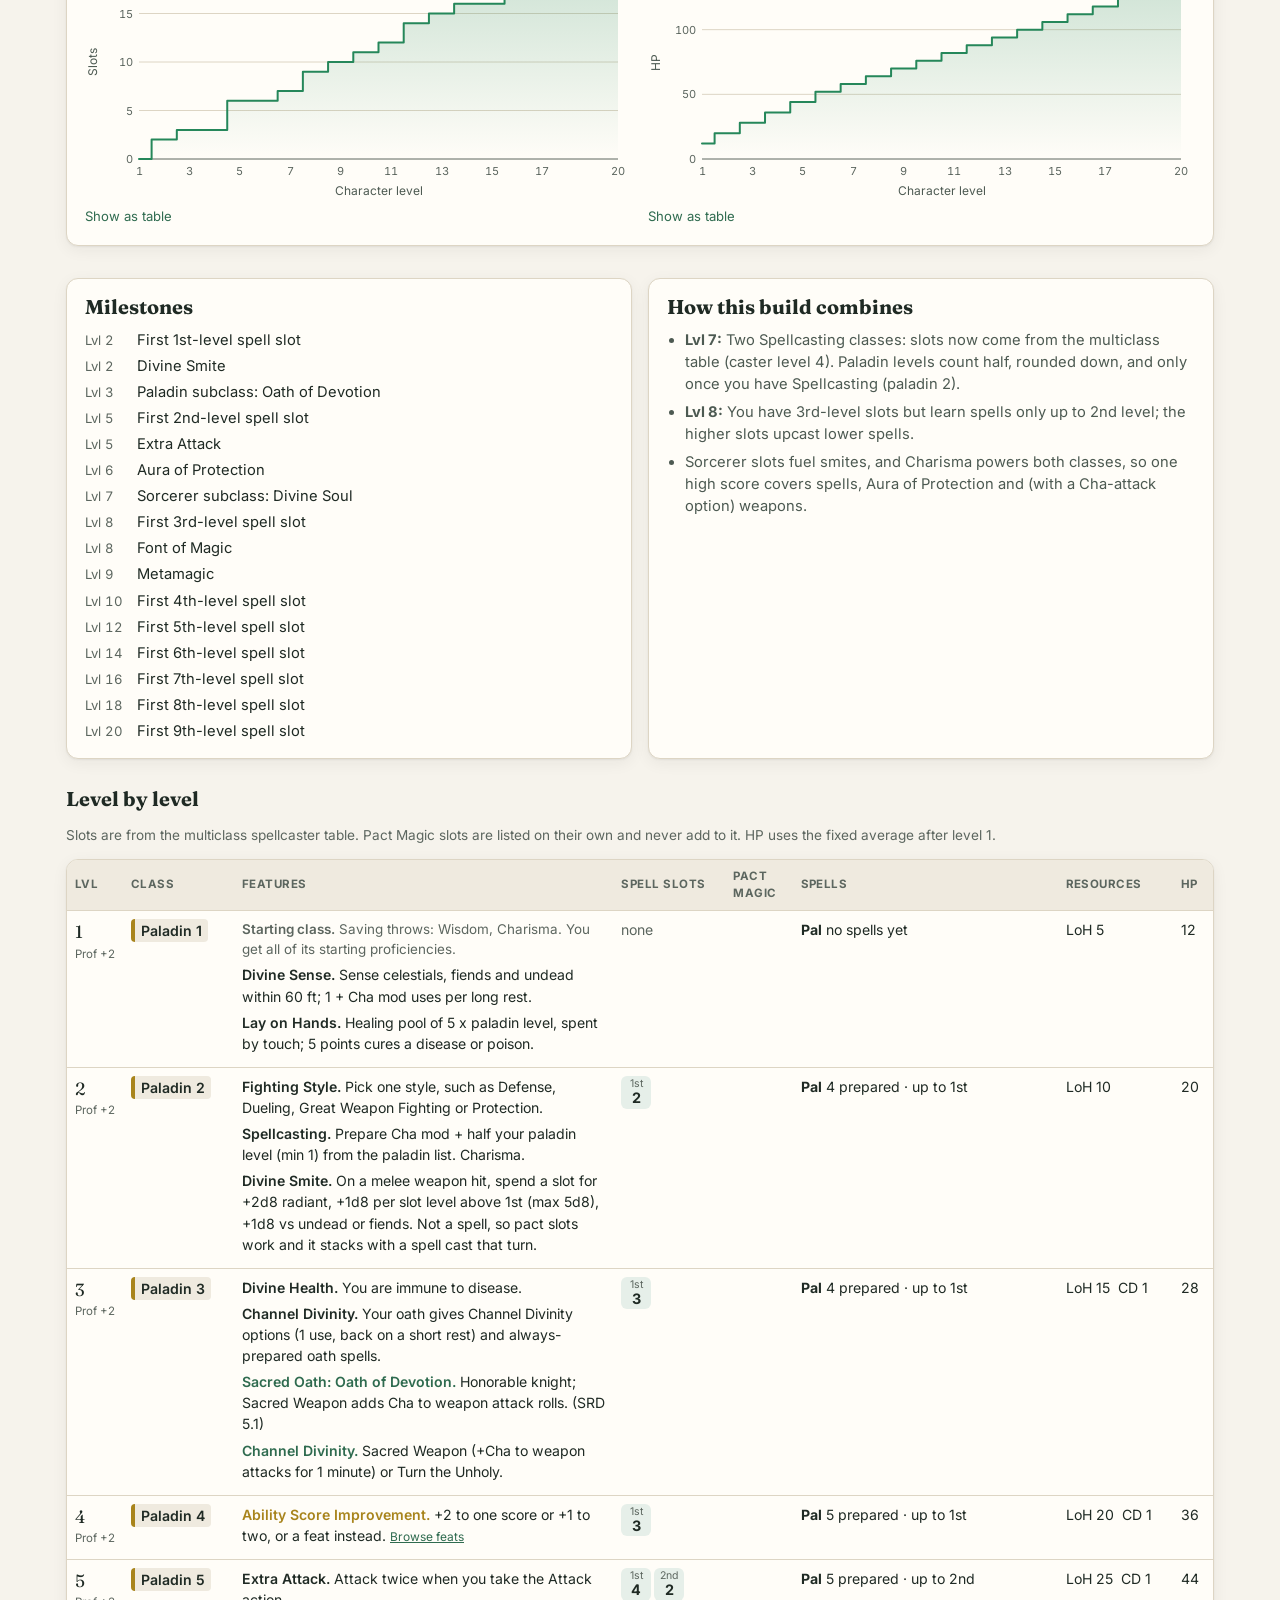
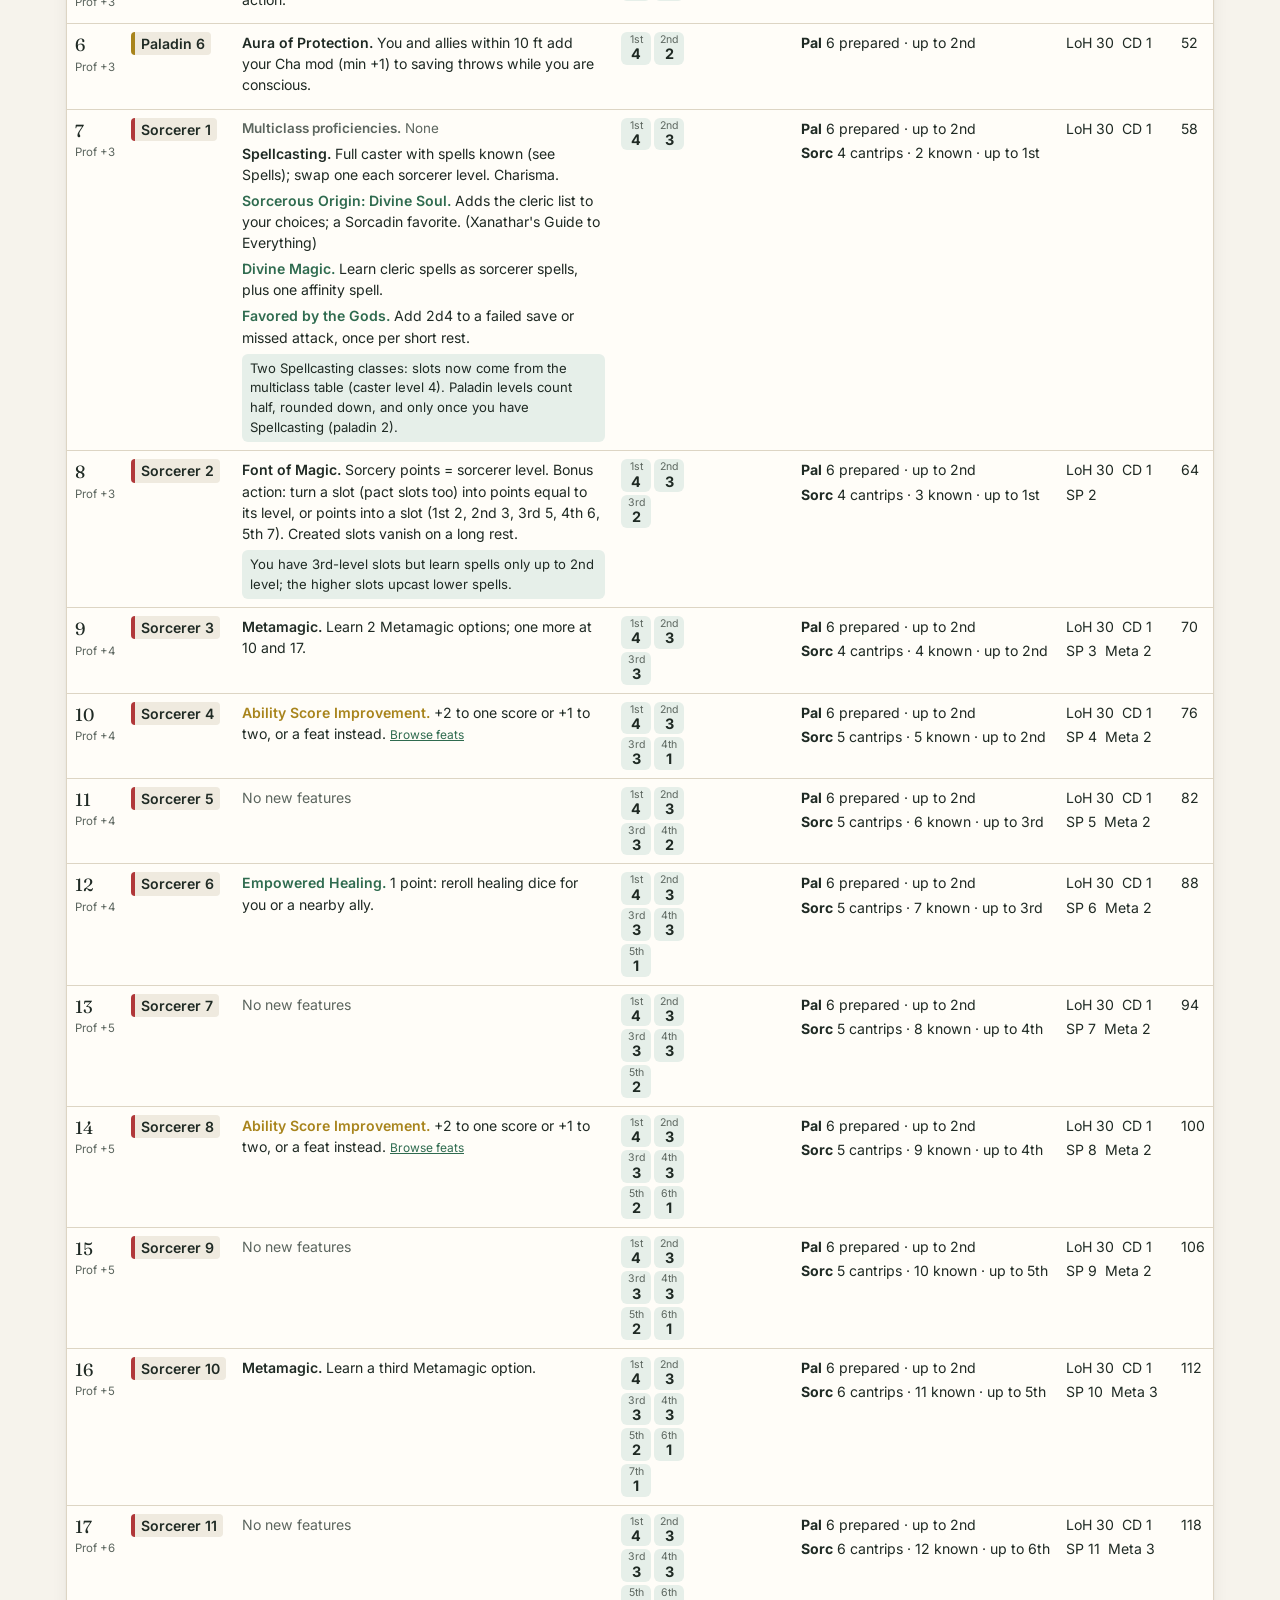
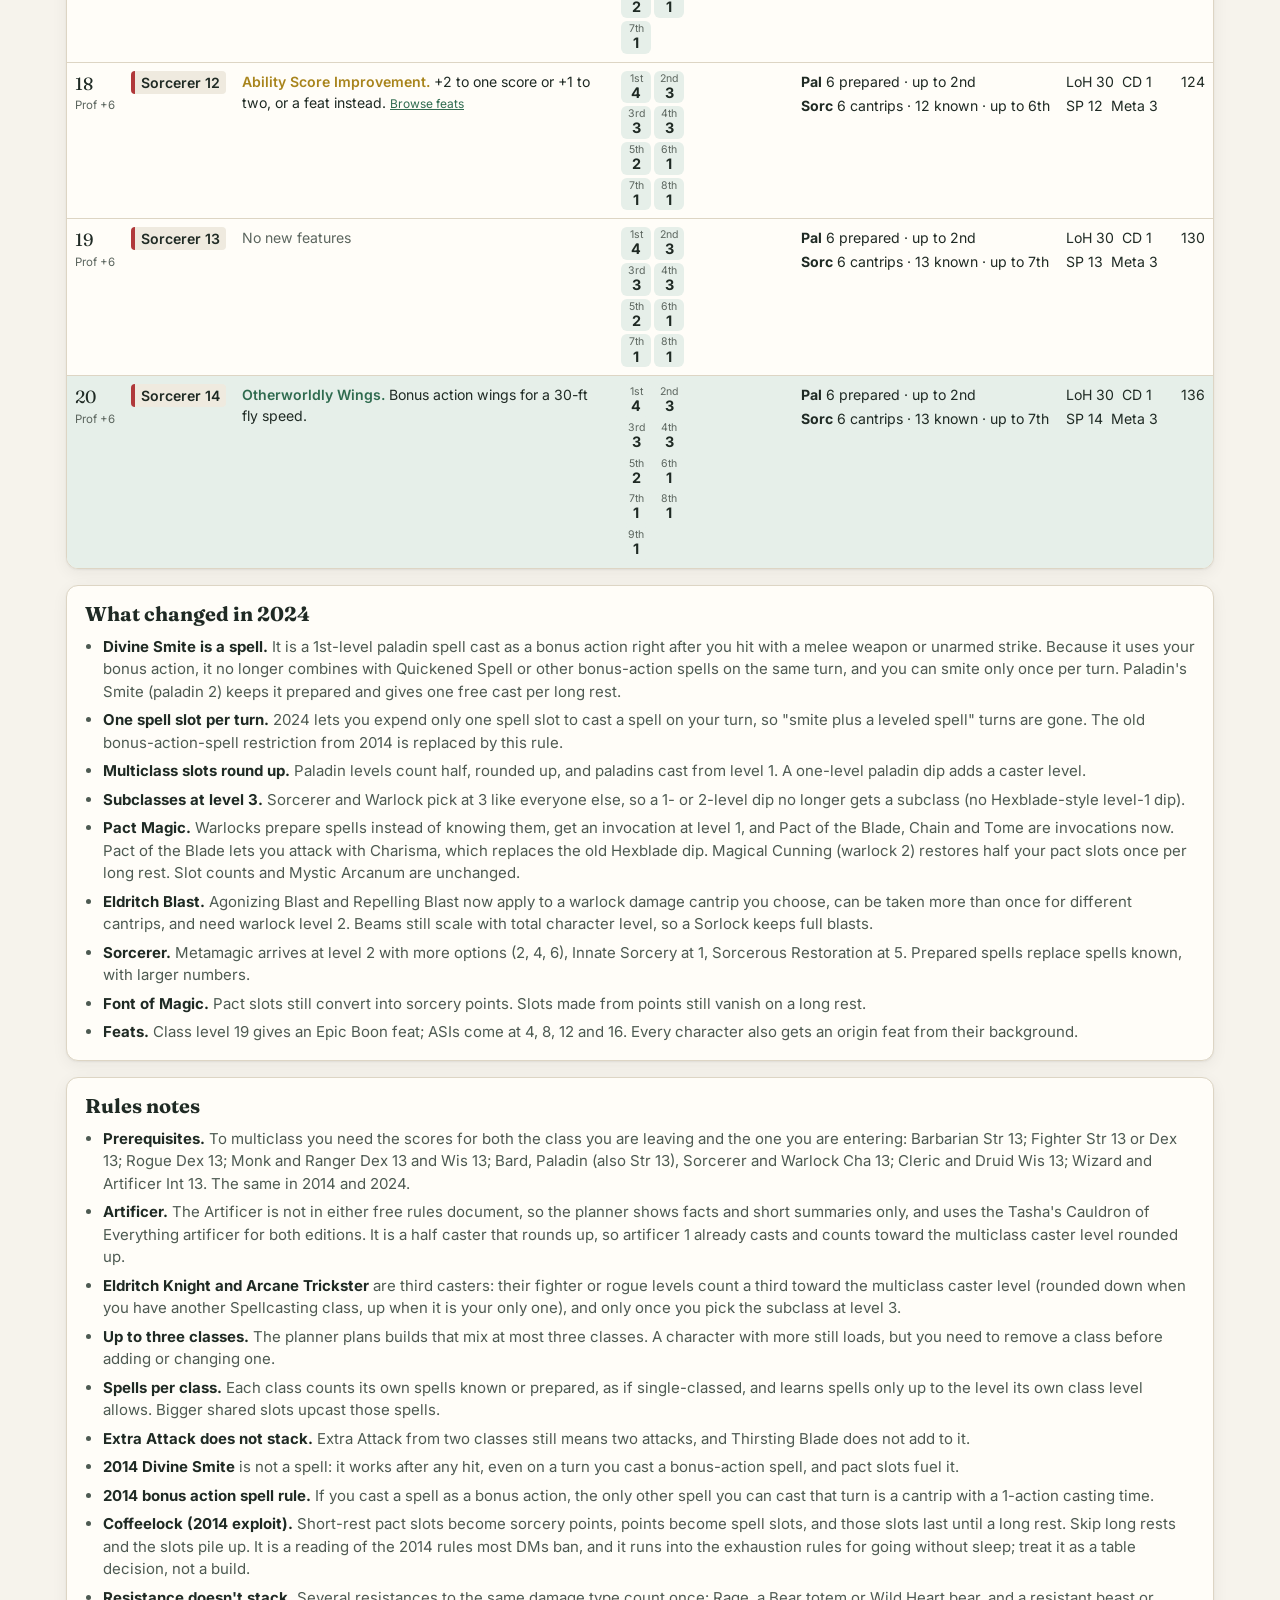
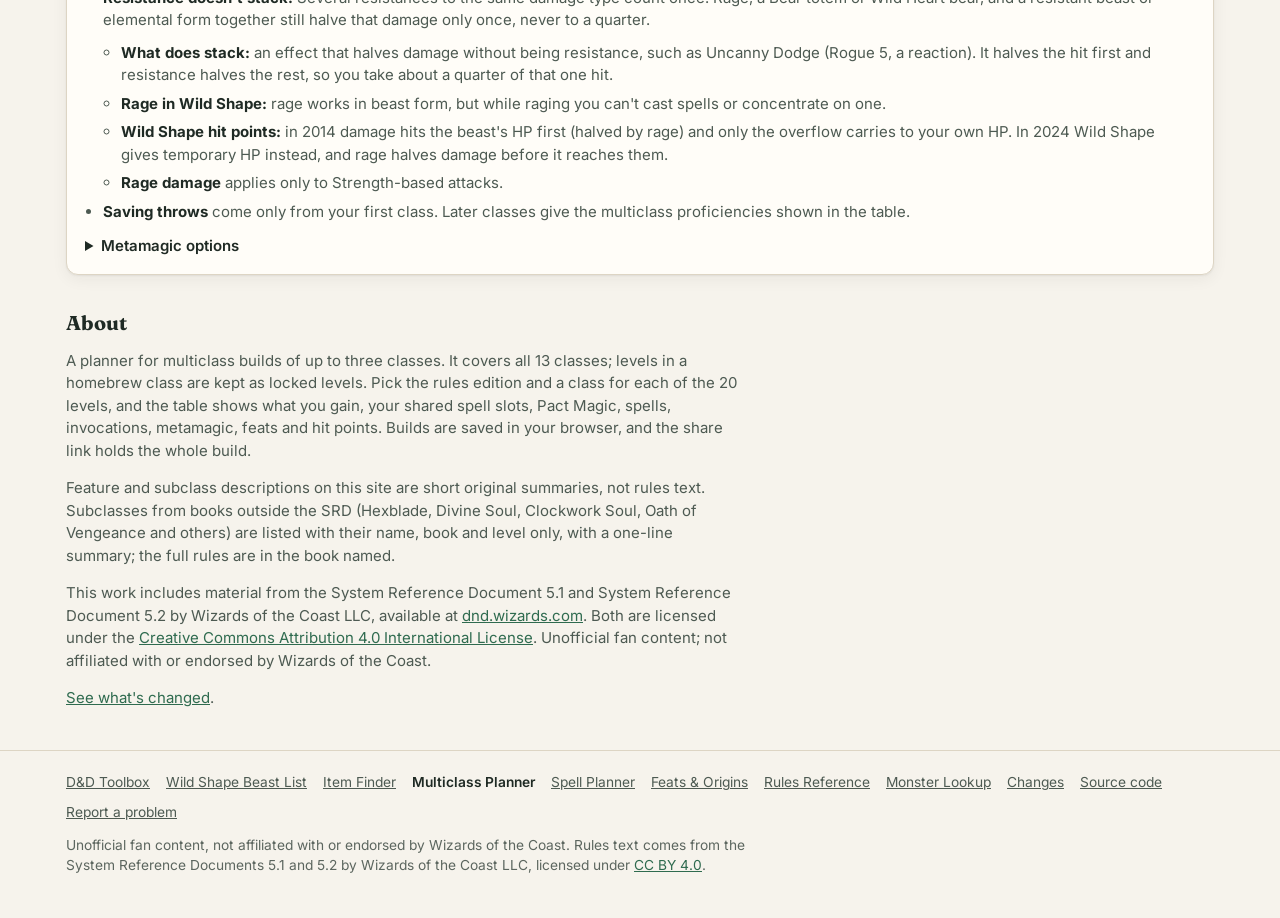
==== commit 5db30582: "Shared v1.9: nav.js tool menus in the top bar; explain Save vs Save as character Co-Authored-By: Cla" ====
--- a/site/index.html
+++ b/site/index.html
@@ -67,7 +67,7 @@
       <select id="saved"><option value="">None saved</option></select>
     </div>
     <div class="ctl ctl-btns">
-      <button type="button" class="btn" id="saveBtn">Save</button>
+      <button type="button" class="btn" id="saveBtn" title="Keep this build in this planner's Saved builds (this browser only). To add it to your D&amp;D Toolbox characters, use Save as character.">Save</button>
       <button type="button" class="btn" id="delBtn" title="Delete the selected saved build">Delete</button>
       <button type="button" class="btn btn-accent" id="shareBtn">Copy share link</button>
       <button type="button" class="btn" id="ddbBtn">Import from D&amp;D Beyond</button>
@@ -267,6 +267,7 @@
 <script src="chart.js?v=dev"></script>
 <script src="app.js?v=dev"></script>
 <script src="theme.js?v=dev"></script>
+<script src="nav.js?v=dev"></script>
 <script src="version.js?v=dev"></script>
 <script src="motion.js?v=dev" defer></script><script src="ui.js?v=dev" defer></script>
 </body>
--- a/site/styles.css
+++ b/site/styles.css
@@ -347,7 +347,7 @@
   .lvl-table tr.cur td { background: none; }
 }
 
-/* === dnd-shared v1.8 (canonical copy: WernerCD/dnd shared/dnd-shared.css) === */
+/* === dnd-shared v1.9 (canonical copy: WernerCD/dnd shared/dnd-shared.css) === */
 /* Paste this block unchanged at the END of each site's styles.css. Do not edit it per site;
    change it in the hub repo and re-copy it to every site. It relies on the shared tokens
    (--bg, --surface, --surface-2, --ink, --ink-2, --muted, --line, --accent, --gold, --radius). */
@@ -441,15 +441,39 @@
 @keyframes plot-fade { from { opacity: 0; } }
 @keyframes plot-grow { from { transform: scaleY(0); } }
 @media (prefers-reduced-motion: reduce) { [data-spot]::before { transition: none; } }
+/* top-bar tool menu (nav.js), v1.9 */
+.tool-menu { flex: 1 1 auto; display: flex; justify-content: center; position: relative; min-width: 0; }
+.hub-bar.has-menu .char-pick { margin-left: 0; }
+.tool-menu ul { list-style: none; margin: 0; padding: 0; }
+.tm-groups { display: flex; gap: 2px; }
+.tm-g { position: relative; }
+.tm-btn, .tm-all { font: inherit; font-size: .85rem; font-weight: 500; color: var(--muted); background: none; border: 0; border-radius: 6px; padding: 3px 9px; min-height: 26px; cursor: pointer; display: inline-flex; align-items: center; gap: 4px; }
+.tm-btn span, .tm-all span { font-size: .7em; }
+.tm-btn:hover, .tm-btn:focus-visible, .tm-btn[aria-expanded="true"], .tm-all:hover, .tm-all:focus-visible { color: var(--accent); background: var(--surface-2); }
+.tm-g.tm-cur > .tm-btn { color: var(--ink); }
+.tm-list { display: none; position: absolute; top: calc(100% + 4px); left: 50%; transform: translateX(-50%); z-index: 900; min-width: 190px; background: var(--surface); border: 1px solid var(--line); border-radius: 10px; box-shadow: 0 8px 24px rgba(0, 0, 0, .16); padding: 6px; }
+.tm-btn[aria-expanded="true"] + .tm-list { display: block; }
+.tm-list a { display: flex; align-items: center; min-height: 32px; padding: 4px 10px; border-radius: 6px; color: var(--ink-2); text-decoration: none; white-space: nowrap; font-size: .9rem; }
+.tm-list a:hover, .tm-list a:focus-visible { background: var(--surface-2); color: var(--accent); }
+.tm-list a[aria-current="page"] { color: var(--ink); font-weight: 600; }
+.tm-all { display: none; }
+@media (max-width: 720px) {
+  .tm-all { display: inline-flex; }
+  .tm-groups { display: none; position: absolute; top: calc(100% + 4px); left: 50%; transform: translateX(-50%); z-index: 900; width: min(300px, calc(100vw - 32px)); flex-direction: column; gap: 6px; background: var(--surface); border: 1px solid var(--line); border-radius: 10px; box-shadow: 0 8px 24px rgba(0, 0, 0, .16); padding: 8px; }
+  .tool-menu.open .tm-groups { display: flex; }
+  .tm-btn { pointer-events: none; color: var(--muted); font-size: .75rem; letter-spacing: .05em; text-transform: uppercase; padding: 2px 10px; }
+  .tm-btn span { display: none; }
+  .tm-list, .tm-btn[aria-expanded="true"] + .tm-list { display: block; position: static; transform: none; box-shadow: none; border: 0; padding: 0; min-width: 0; }
+}
 /* print: paper-friendly, no chrome. Sites add their own rules to hide tool controls. */
 @media print {
   :root, :root:not([data-theme="light"]), :root[data-theme="dark"] { --bg: #fff; --surface: #fff; --surface-2: #f3f3f3; --ink: #000; --ink-2: #222; --muted: #555; --line: #bbb; --shadow: none; --accent: #2f6b4f; --accent-ink: #ffffff; --gold: #a8841c; --warn: #9a4b1c; --warn-bg: #f7e6d8; --chip: #e6efe9; color-scheme: light; }
   body { background: #fff; }
-  .hub-bar, .char-pick, .char-import, .plot-tip, .plot-table summary, #themeBtn, .site-footer .foot-links, button, dialog::backdrop { display: none !important; }
+  .hub-bar, .tool-menu, .char-pick, .char-import, .plot-tip, .plot-table summary, #themeBtn, .site-footer .foot-links, button, dialog::backdrop { display: none !important; }
   .site-header { border-bottom: 1px solid #000; }
   a { color: inherit; text-decoration: none; }
   .card, .change-day li, .statblock { break-inside: avoid; }
   .ui-anim [data-reveal] > * { opacity: 1 !important; }
   .plot-fig { break-inside: avoid; }
 }
-/* === end dnd-shared v1.8 === */
+/* === end dnd-shared v1.9 === */
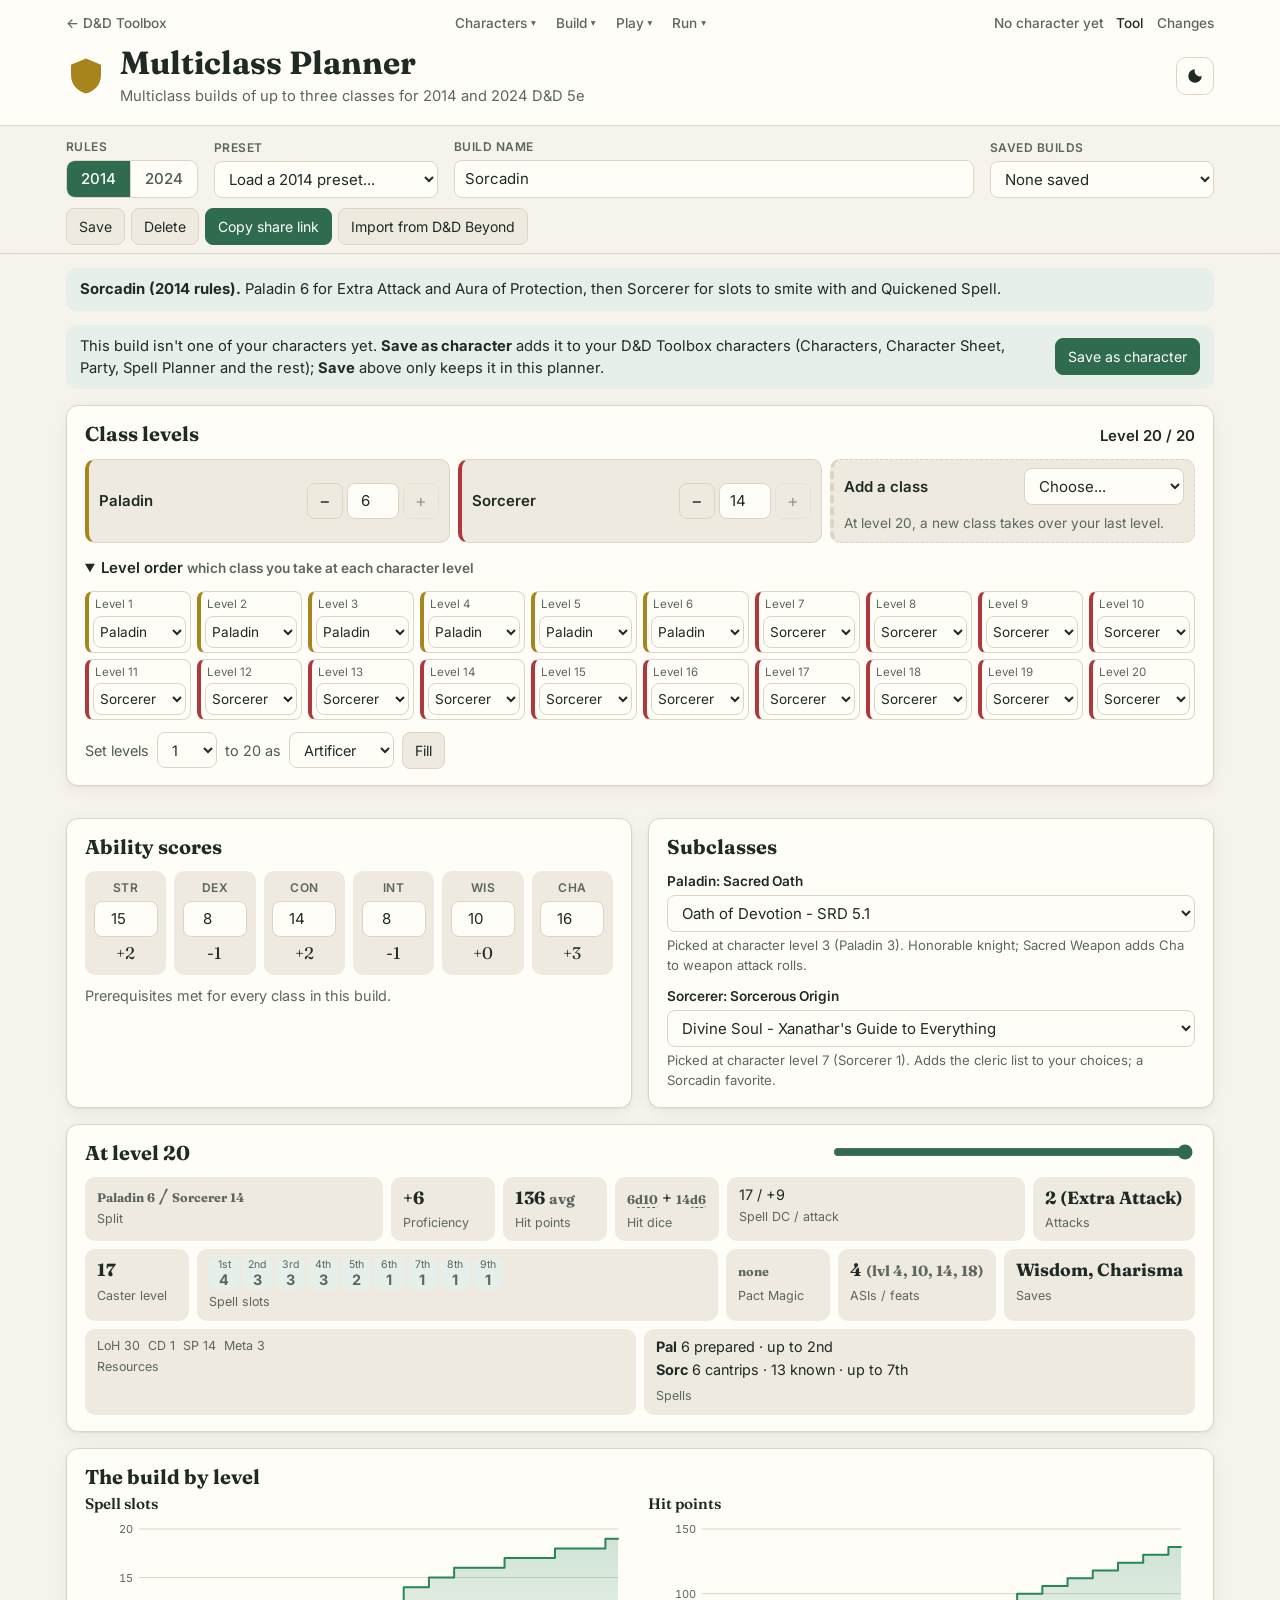
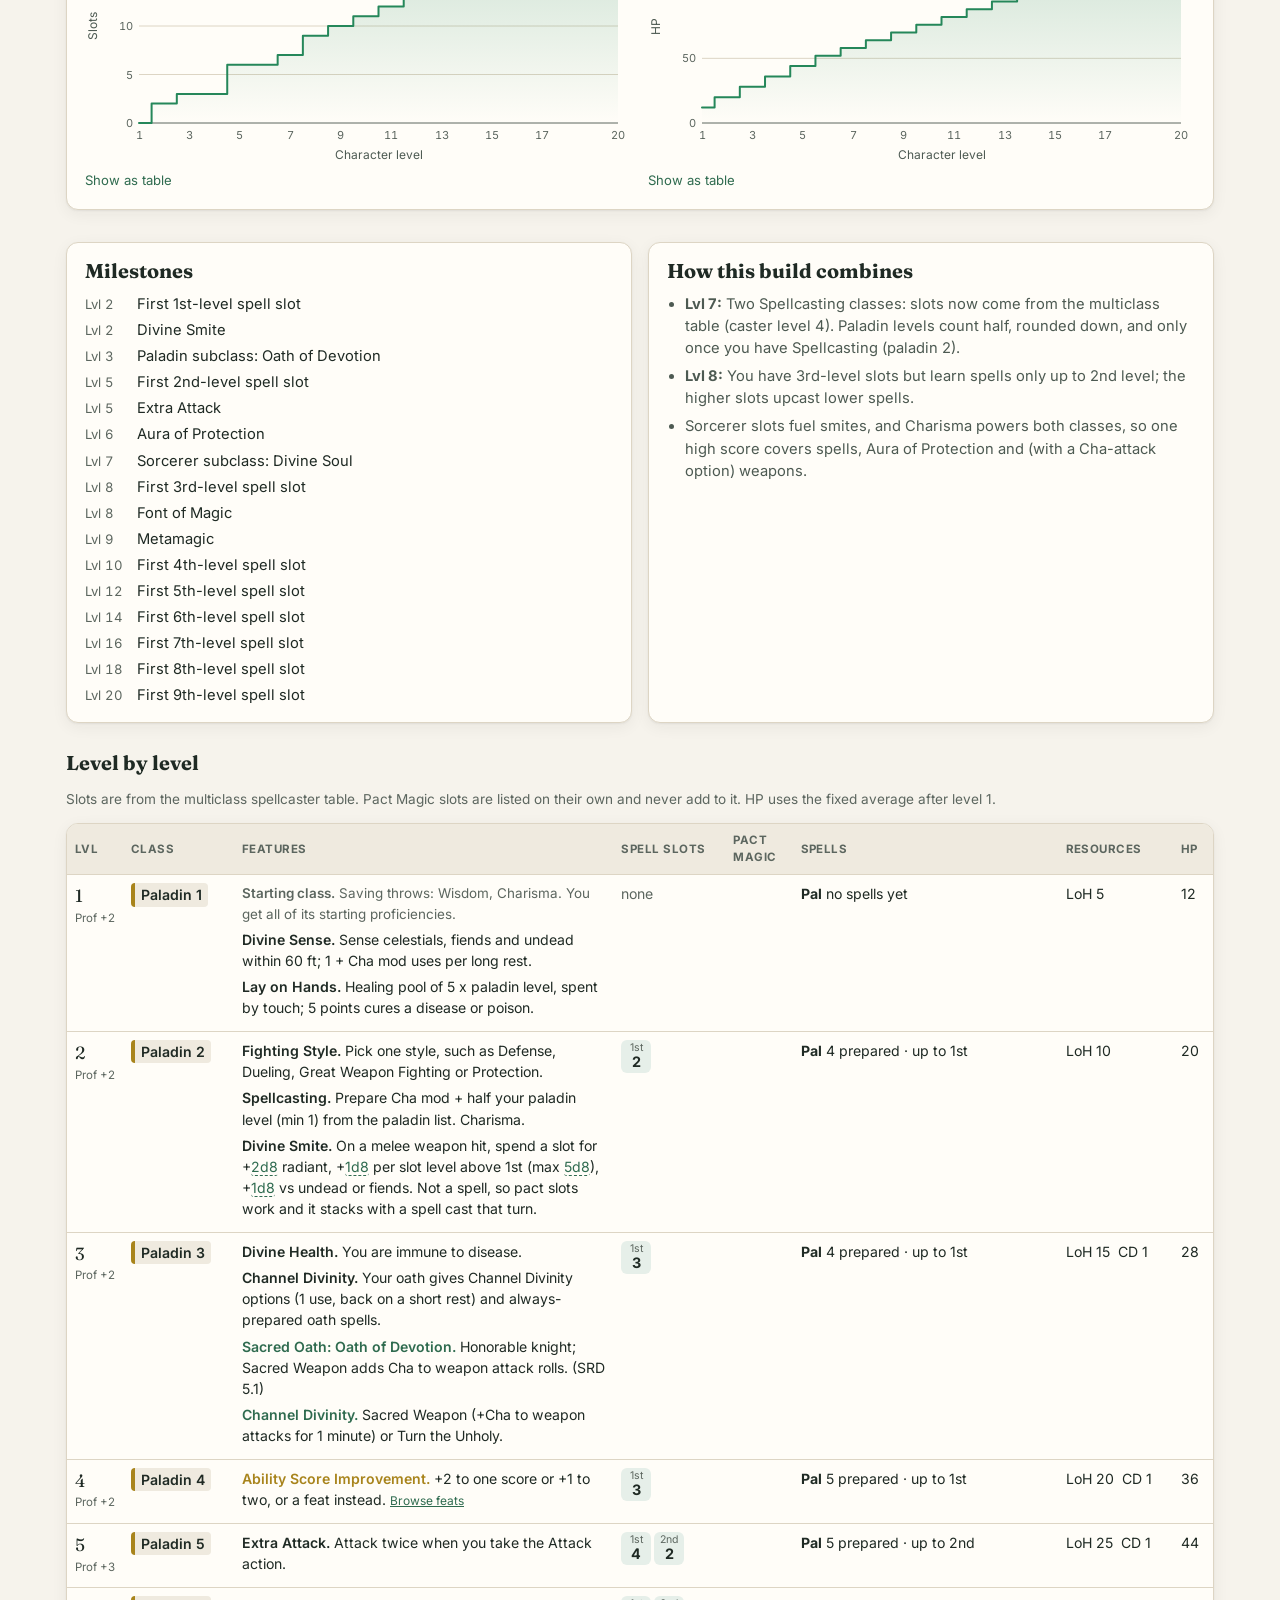
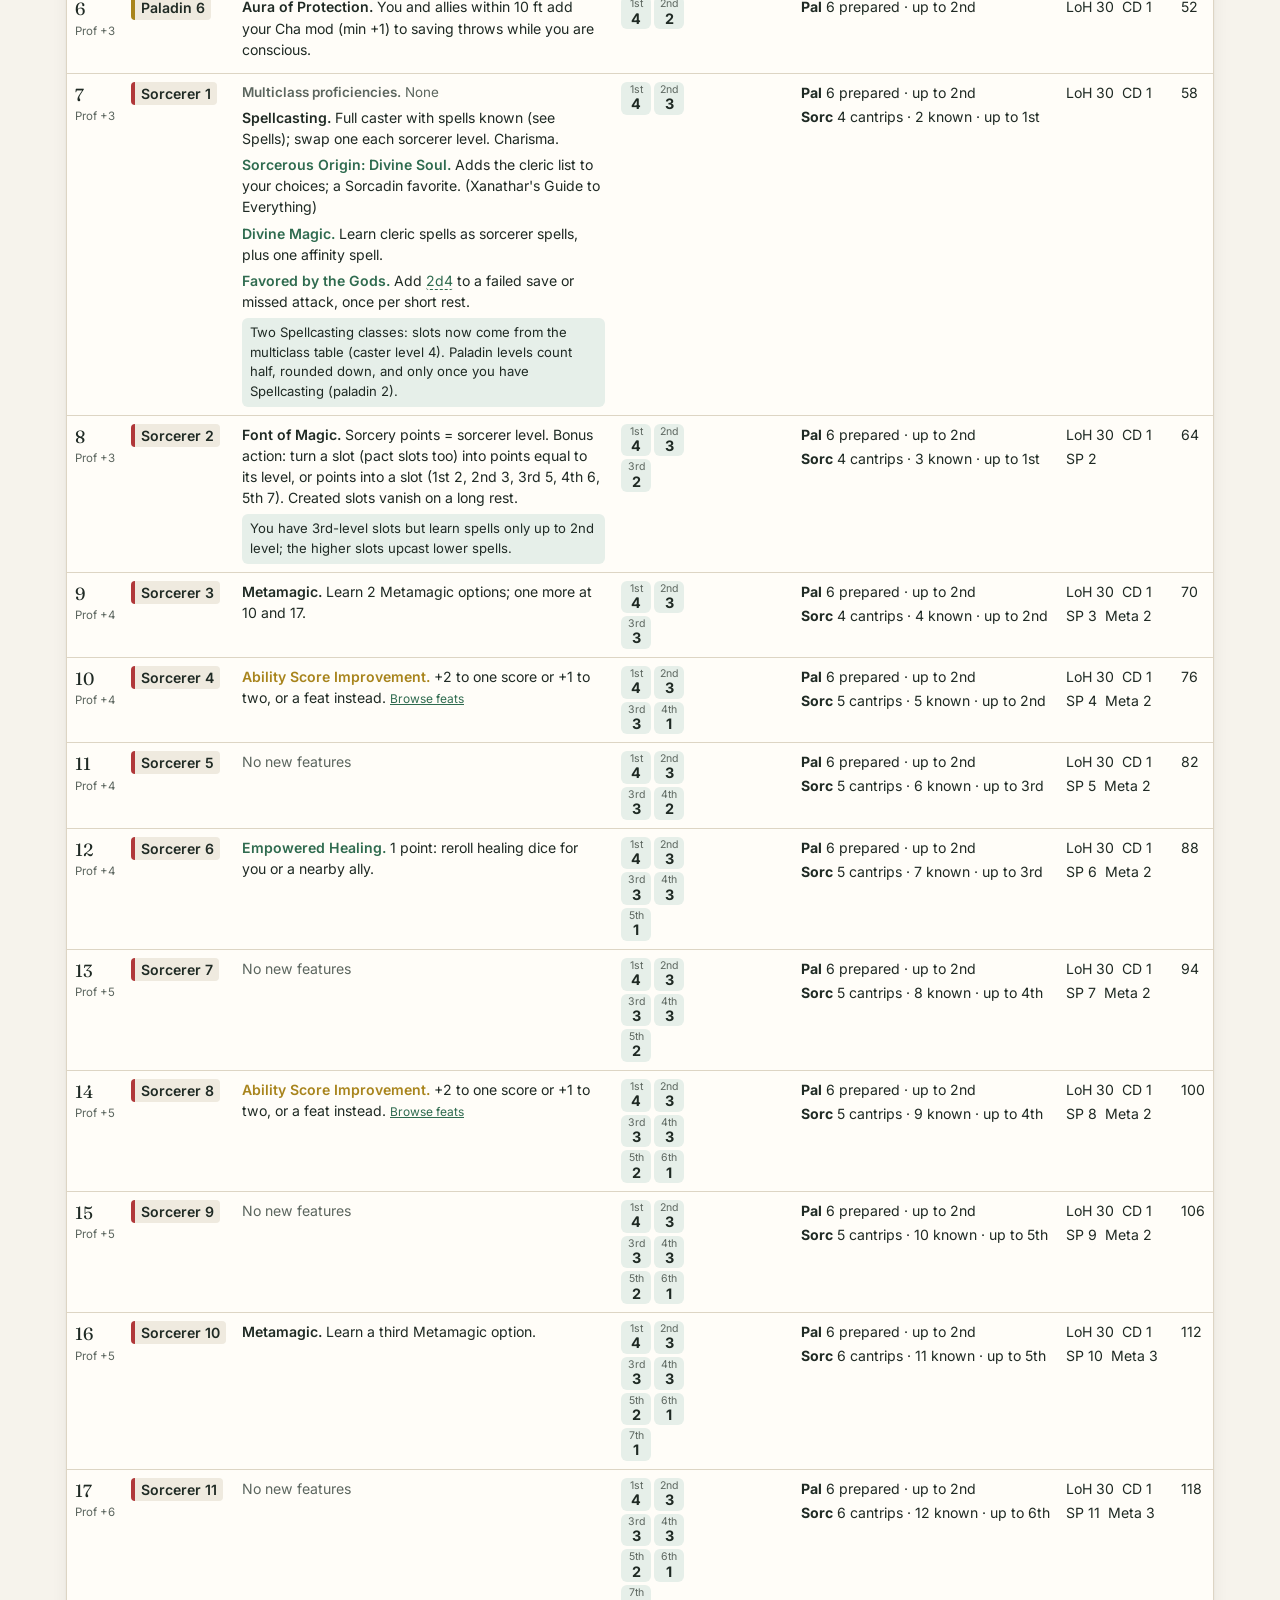
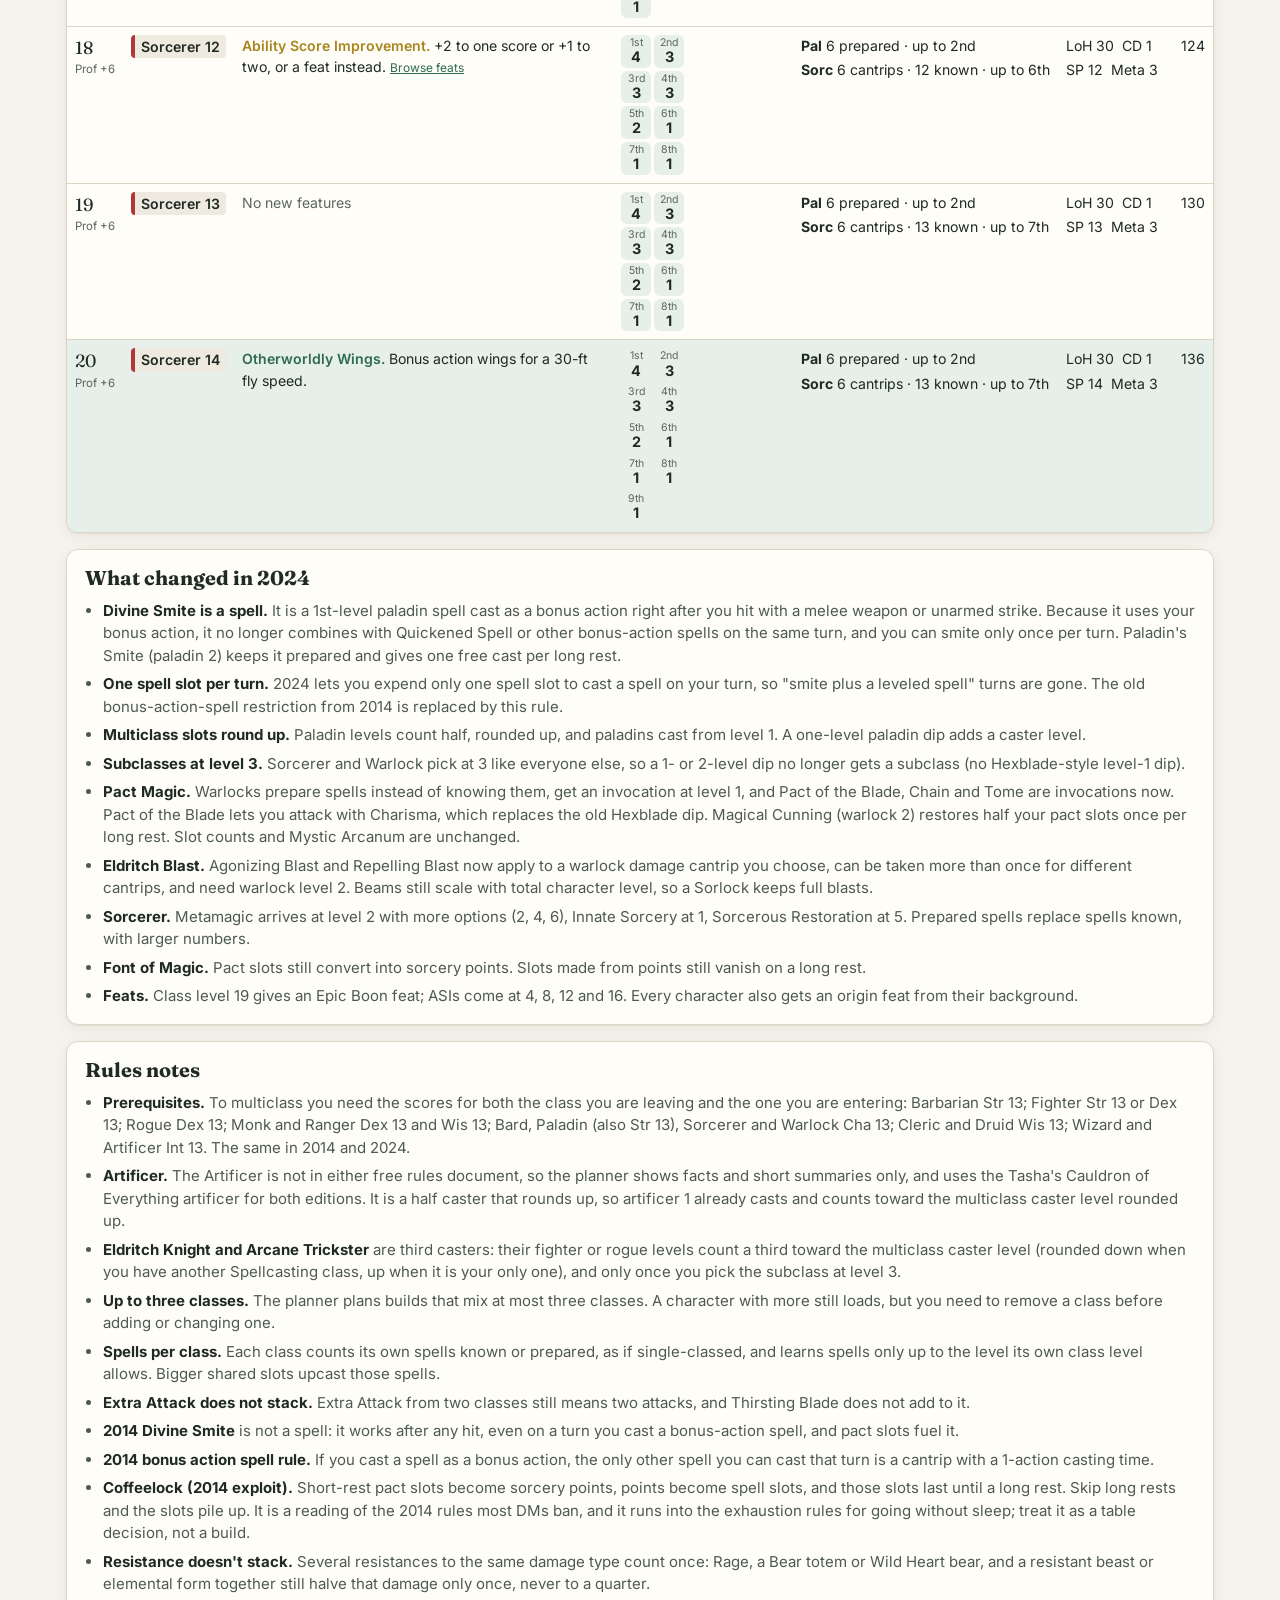
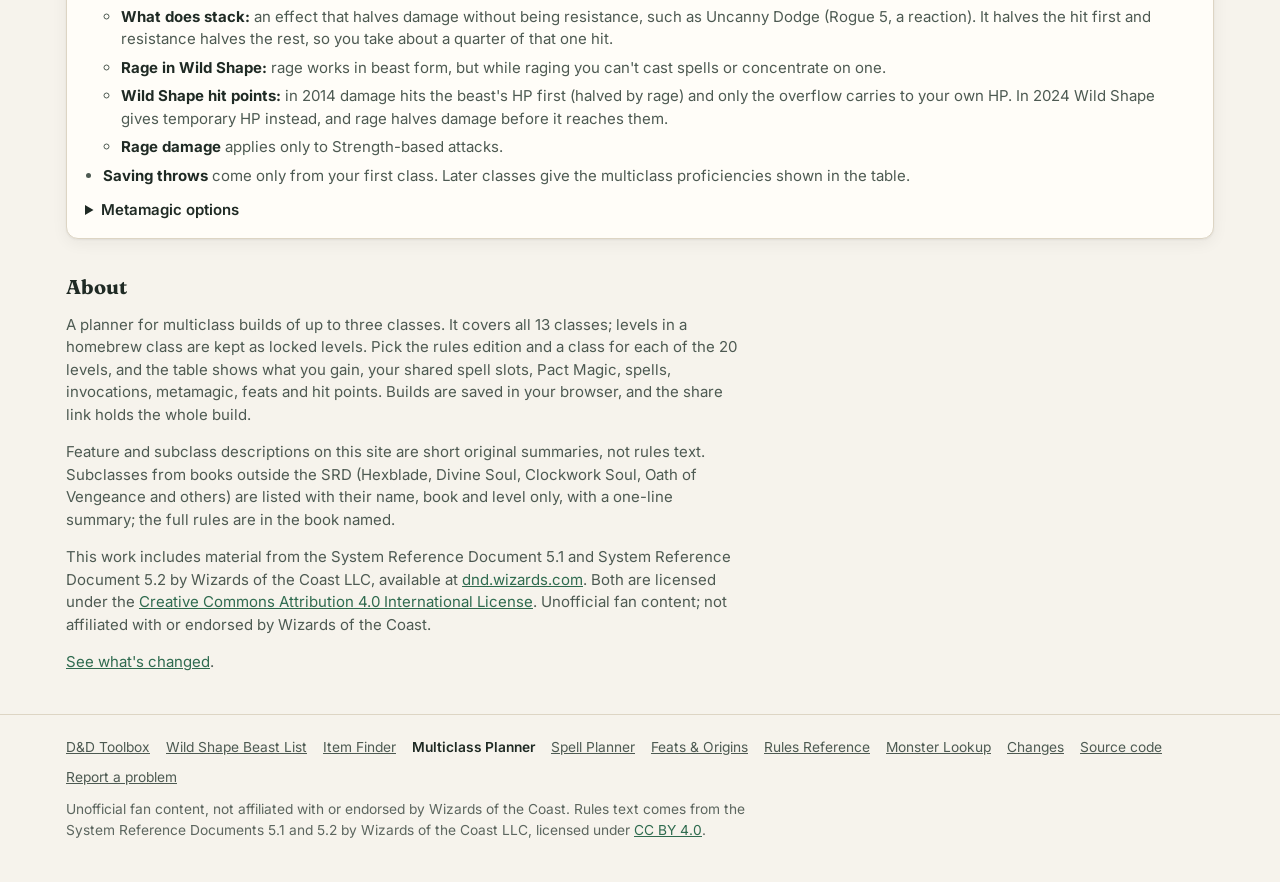
==== commit c4bd198a: "Adopt shared v1.14: dice rolling and links between tools - dice.js and links.js (6k), CSS block v1.1" ====
--- a/site/index.html
+++ b/site/index.html
@@ -13,8 +13,13 @@
 <meta property="og:title" content="Multiclass Planner">
 <meta property="og:description" content="Plan D&amp;D 5e multiclass builds of up to three classes, from all 13 classes, for 2014 and 2024 rules: per-level features, multiclass spell slots, Pact Magic, spells, invocations, metamagic and presets like Sorcadin, Hexadin and Sorlock.">
 <meta property="og:url" content="https://wernercd.github.io/dnd-multiclass-planner/">
-<meta name="twitter:card" content="summary">
-<link rel="icon" href="data:image/svg+xml,%3Csvg xmlns='http://www.w3.org/2000/svg' viewBox='0 0 32 32'%3E%3Cpath d='M16 2l12 5v8c0 8-5 13-12 15C9 28 4 23 4 15V7z' fill='%23c9a227'/%3E%3C/svg%3E">
+<meta property="og:image" content="https://wernercd.github.io/dnd-multiclass-planner/og.png">
+<meta property="og:image:width" content="1200">
+<meta property="og:image:height" content="630">
+<meta name="twitter:card" content="summary_large_image">
+<link rel="manifest" href="manifest.webmanifest">
+<link rel="icon" href="icons/favicon-32.png" sizes="32x32" type="image/png">
+<link rel="apple-touch-icon" href="icons/apple-touch-icon.png">
 <link rel="preconnect" href="https://fonts.googleapis.com">
 <link rel="preconnect" href="https://fonts.gstatic.com" crossorigin>
 <link href="https://fonts.googleapis.com/css2?family=Fraunces:opsz,wght@9..144,500;9..144,700&family=Inter:wght@400;500;600&display=swap" rel="stylesheet">
@@ -121,7 +126,7 @@
       <h2 id="sumH">At level <output id="showOut">20</output></h2>
       <input type="range" id="show" min="1" max="20" value="20" aria-label="Show the build at character level">
     </div>
-    <div class="stats" id="stats"></div>
+    <div class="stats" id="stats" data-links></div>
   </section>
 
   <section class="card" data-spot aria-labelledby="chH">
@@ -142,11 +147,11 @@
   <div class="grid2">
     <section class="card" data-spot aria-labelledby="msH">
       <h2 id="msH">Milestones</h2>
-      <ol class="ms" id="milestones"></ol>
+      <ol class="ms" id="milestones" data-dice data-links></ol>
     </section>
     <section class="card" data-spot aria-labelledby="cbH">
       <h2 id="cbH">How this build combines</h2>
-      <ul class="cb" id="combine"></ul>
+      <ul class="cb" id="combine" data-dice data-links></ul>
     </section>
   </div>
 
@@ -156,12 +161,12 @@
     <div class="tbl-wrap">
       <table class="lvl-table" id="table">
         <thead><tr><th>Lvl</th><th>Class</th><th>Features</th><th>Spell slots</th><th>Pact Magic</th><th>Spells</th><th>Resources</th><th>HP</th></tr></thead>
-        <tbody id="tbody"></tbody>
+        <tbody id="tbody" data-dice data-links></tbody>
       </table>
     </div>
   </section>
 
-  <section class="card notes" data-spot id="notes2024" aria-labelledby="n24H">
+  <section class="card notes" data-spot data-dice data-links id="notes2024" aria-labelledby="n24H">
     <h2 id="n24H">What changed in 2024</h2>
     <ul>
       <li><b>Divine Smite is a spell.</b> It is a 1st-level paladin spell cast as a bonus action right after you hit with a melee weapon or unarmed strike. Because it uses your bonus action, it no longer combines with Quickened Spell or other bonus-action spells on the same turn, and you can smite only once per turn. Paladin's Smite (paladin 2) keeps it prepared and gives one free cast per long rest.</li>
@@ -176,7 +181,7 @@
     </ul>
   </section>
 
-  <section class="card notes" data-spot aria-labelledby="n14H">
+  <section class="card notes" data-spot data-dice data-links aria-labelledby="n14H">
     <h2 id="n14H">Rules notes</h2>
     <ul>
       <li><b>Prerequisites.</b> To multiclass you need the scores for both the class you are leaving and the one you are entering: Barbarian Str 13; Fighter Str 13 or Dex 13; Rogue Dex 13; Monk and Ranger Dex 13 and Wis 13; Bard, Paladin (also Str 13), Sorcerer and Warlock Cha 13; Cleric and Druid Wis 13; Wizard and Artificer Int 13. The same in 2014 and 2024.</li>
@@ -218,6 +223,7 @@
   <form method="dialog" class="dlg">
     <h2 id="ddbH">Import from D&amp;D Beyond</h2>
     <p class="muted small">D&amp;D Beyond does not let other sites read characters directly, so this takes three quick steps. Everything is read in your browser; nothing is sent anywhere.</p>
+    <p class="small">Or import the character once on the <a href="https://wernercd.github.io/dnd/characters.html">D&amp;D Toolbox Characters page</a>, which also reads Foundry VTT and Fight Club 5 exports. Then pick it in the Character menu at the top and the planner offers to build from it.</p>
     <ol class="steps">
       <li>
         <label for="ddbLink">Paste your character's link (or its number). It needs to be public, or you signed in to D&amp;D Beyond in this browser.</label>
@@ -269,6 +275,9 @@
 <script src="theme.js?v=dev"></script>
 <script src="nav.js?v=dev"></script>
 <script src="version.js?v=dev"></script>
+<script src="offline.js?v=dev"></script>
+<script src="dice.js?v=dev"></script>
+<script src="links.js?v=dev"></script>
 <script src="motion.js?v=dev" defer></script><script src="ui.js?v=dev" defer></script>
 </body>
 </html>
--- a/site/styles.css
+++ b/site/styles.css
@@ -347,7 +347,7 @@
   .lvl-table tr.cur td { background: none; }
 }
 
-/* === dnd-shared v1.9 (canonical copy: WernerCD/dnd shared/dnd-shared.css) === */
+/* === dnd-shared v1.11 (canonical copy: WernerCD/dnd shared/dnd-shared.css) === */
 /* Paste this block unchanged at the END of each site's styles.css. Do not edit it per site;
    change it in the hub repo and re-copy it to every site. It relies on the shared tokens
    (--bg, --surface, --surface-2, --ink, --ink-2, --muted, --line, --accent, --gold, --radius). */
@@ -458,22 +458,84 @@
 .tm-list a[aria-current="page"] { color: var(--ink); font-weight: 600; }
 .tm-all { display: none; }
 @media (max-width: 720px) {
+  .hub-bar.has-menu { position: relative; flex-wrap: wrap; row-gap: 6px; }
+  .hub-bar.has-menu .tool-menu { position: static; flex: 0 0 auto; order: 1; }
+  .hub-bar.has-menu .hub-nav { order: 2; margin-left: auto; }
+  .hub-bar.has-menu .char-pick { order: 3; flex: 1 1 100%; white-space: nowrap; }
   .tm-all { display: inline-flex; }
-  .tm-groups { display: none; position: absolute; top: calc(100% + 4px); left: 50%; transform: translateX(-50%); z-index: 900; width: min(300px, calc(100vw - 32px)); flex-direction: column; gap: 6px; background: var(--surface); border: 1px solid var(--line); border-radius: 10px; box-shadow: 0 8px 24px rgba(0, 0, 0, .16); padding: 8px; }
+  .tm-groups { display: none; position: absolute; top: 36px; left: 16px; right: 16px; z-index: 900; width: auto; max-width: 340px; flex-direction: column; gap: 6px; background: var(--surface); border: 1px solid var(--line); border-radius: 10px; box-shadow: 0 8px 24px rgba(0, 0, 0, .16); padding: 8px; }
   .tool-menu.open .tm-groups { display: flex; }
   .tm-btn { pointer-events: none; color: var(--muted); font-size: .75rem; letter-spacing: .05em; text-transform: uppercase; padding: 2px 10px; }
   .tm-btn span { display: none; }
   .tm-list, .tm-btn[aria-expanded="true"] + .tm-list { display: block; position: static; transform: none; box-shadow: none; border: 0; padding: 0; min-width: 0; }
 }
+/* stat blocks (statblock.js) */
+.dsb { border-top: 3px solid var(--gold); border-bottom: 3px solid var(--gold); padding: 10px 0; line-height: 1.45; }
+.dsb p { margin: 3px 0; }
+.dsb-head { margin-bottom: 6px; }
+.dsb-name { font-family: Fraunces, Georgia, serif; font-size: 1.35rem; margin: 0; }
+.dsb-type { color: var(--muted); font-style: italic; margin: 0; }
+.dsb-abil { display: grid; grid-template-columns: repeat(6, 1fr); text-align: center; gap: 4px; margin: 8px 0; padding: 8px 0; border-top: 1px solid var(--line); border-bottom: 1px solid var(--line); }
+.dsb-abil div { background: var(--surface-2); border-radius: 6px; padding: 4px 0; font-size: .85rem; }
+.dsb-abil b { display: block; font-size: .7rem; letter-spacing: .06em; color: var(--muted); }
+.dsb-mod { color: var(--ink-2); }
+.dsb-sv { display: block; font-size: .72rem; color: var(--muted); }
+.dsb-sec { font-family: Fraunces, Georgia, serif; font-size: 1.05rem; font-weight: 600; color: var(--gold); border-bottom: 1px solid var(--line); margin: 12px 0 6px; padding-bottom: 2px; }
+.dsb-blk { margin: 6px 0; }
+.dsb-blk > b { font-style: italic; }
+.dsb ul { margin: 4px 0; padding-left: 20px; }
+.dsb ul li { margin: 2px 0; }
+.dsb-src { font-size: .78rem; color: var(--muted); margin-top: 10px !important; }
+.dsb.mini { font-size: .84rem; border-width: 2px; padding: 8px 0; }
+.dsb.mini .dsb-abil div { font-size: .76rem; }
+.dsb.mini .dsb-sec { font-size: .95rem; margin: 8px 0 4px; }
+@media (max-width: 520px) { .dsb-abil { grid-template-columns: repeat(3, 1fr); } }
+/* dice (dice.js) and cross-links (links.js), v1.11 */
+.dd-roll { color: var(--accent); cursor: pointer; border-bottom: 1px dashed currentColor; border-radius: 3px; white-space: nowrap; }
+.dd-roll:hover { background: color-mix(in srgb, var(--accent) 14%, transparent); }
+.dd-roll:focus-visible { outline: 2px solid var(--accent); outline-offset: 1px; }
+a.dlx { color: inherit; text-decoration: underline dotted; text-underline-offset: 3px; text-decoration-color: color-mix(in srgb, var(--accent) 70%, transparent); }
+a.dlx:hover, a.dlx:focus-visible { color: var(--accent); text-decoration-style: solid; }
+.dd-tray { position: fixed; right: 16px; bottom: 16px; z-index: 900; width: min(320px, calc(100vw - 32px)); max-height: calc(100vh - 32px); overflow: auto; background: var(--surface); color: var(--ink); border: 1px solid var(--line); border-top: 3px solid var(--gold); border-radius: 12px; box-shadow: 0 10px 30px rgba(0, 0, 0, .28); padding: 10px 14px 12px; font-size: .9rem; }
+.dd-tray[hidden] { display: none; }
+.dd-head { display: flex; justify-content: space-between; align-items: center; }
+.dd-head b { font-family: Fraunces, Georgia, serif; font-size: 1rem; color: var(--gold); }
+.dd-x { font: inherit; font-size: 1.3rem; line-height: 1; background: none; border: 0; color: var(--muted); cursor: pointer; min-width: 32px; min-height: 32px; border-radius: 6px; }
+.dd-x:hover, .dd-x:focus-visible { color: var(--ink); background: var(--surface-2); }
+.dd-last p { margin: 4px 0; }
+.dd-lbl { color: var(--ink-2); font-weight: 600; }
+.dd-res { display: flex; align-items: baseline; gap: 10px; }
+.dd-total { font-family: Fraunces, Georgia, serif; font-size: 2.2rem; font-weight: 700; line-height: 1.1; color: var(--ink); }
+.dd-expr, .dd-parts, .dd-sub, .dd-hint { color: var(--muted); }
+.dd-nat { font-weight: 600; padding: 0 6px; border-radius: 6px; }
+.dd-nat.hi { color: var(--accent-ink); background: var(--accent); }
+.dd-nat.lo { color: var(--warn); background: var(--warn-bg); }
+.dd-advdis { display: flex; flex-wrap: wrap; gap: 2px 14px; }
+.dd-advdis b { color: var(--ink); }
+.dd-free { display: flex; gap: 6px; margin: 8px 0 6px; }
+.dd-free input { flex: 1; min-width: 0; font: inherit; color: var(--ink); background: var(--surface-2); border: 1px solid var(--line); border-radius: 8px; padding: 4px 8px; min-height: 32px; }
+.dd-btn { font: inherit; font-size: .85rem; min-height: 32px; padding: 2px 10px; border-radius: 8px; border: 1px solid var(--line); background: var(--surface-2); color: var(--ink); cursor: pointer; }
+.dd-btn:hover, .dd-btn:focus-visible { border-color: var(--accent); color: var(--accent); }
+.dd-quick { display: flex; flex-wrap: wrap; gap: 4px; }
+.dd-quick .dd-btn { padding: 2px 8px; }
+.dd-link { font: inherit; background: none; border: 0; padding: 0; color: var(--accent); text-decoration: underline; cursor: pointer; min-height: 24px; }
+.dd-more { margin-top: 8px; }
+.dd-more summary { cursor: pointer; color: var(--ink-2); min-height: 24px; }
+.dd-log { list-style: none; margin: 6px 0; padding: 0; max-height: 220px; overflow: auto; }
+.dd-log li { padding: 3px 0; border-bottom: 1px solid var(--line); }
+.dd-lv { display: inline-block; min-width: 2.2em; font-weight: 700; color: var(--ink); }
+.dd-le, .dd-ad { color: var(--muted); font-size: .84rem; }
+.dd-sr { position: absolute; width: 1px; height: 1px; overflow: hidden; clip: rect(0 0 0 0); white-space: nowrap; }
 /* print: paper-friendly, no chrome. Sites add their own rules to hide tool controls. */
 @media print {
   :root, :root:not([data-theme="light"]), :root[data-theme="dark"] { --bg: #fff; --surface: #fff; --surface-2: #f3f3f3; --ink: #000; --ink-2: #222; --muted: #555; --line: #bbb; --shadow: none; --accent: #2f6b4f; --accent-ink: #ffffff; --gold: #a8841c; --warn: #9a4b1c; --warn-bg: #f7e6d8; --chip: #e6efe9; color-scheme: light; }
   body { background: #fff; }
-  .hub-bar, .tool-menu, .char-pick, .char-import, .plot-tip, .plot-table summary, #themeBtn, .site-footer .foot-links, button, dialog::backdrop { display: none !important; }
+  .hub-bar, .tool-menu, .char-pick, .char-import, .plot-tip, .plot-table summary, #themeBtn, .site-footer .foot-links, button, dialog::backdrop, .dd-tray { display: none !important; }
+  .dd-roll { color: inherit; border: 0; }
   .site-header { border-bottom: 1px solid #000; }
   a { color: inherit; text-decoration: none; }
-  .card, .change-day li, .statblock { break-inside: avoid; }
+  .card, .change-day li, .statblock, .dsb { break-inside: avoid; }
   .ui-anim [data-reveal] > * { opacity: 1 !important; }
   .plot-fig { break-inside: avoid; }
 }
-/* === end dnd-shared v1.9 === */
+/* === end dnd-shared v1.11 === */
